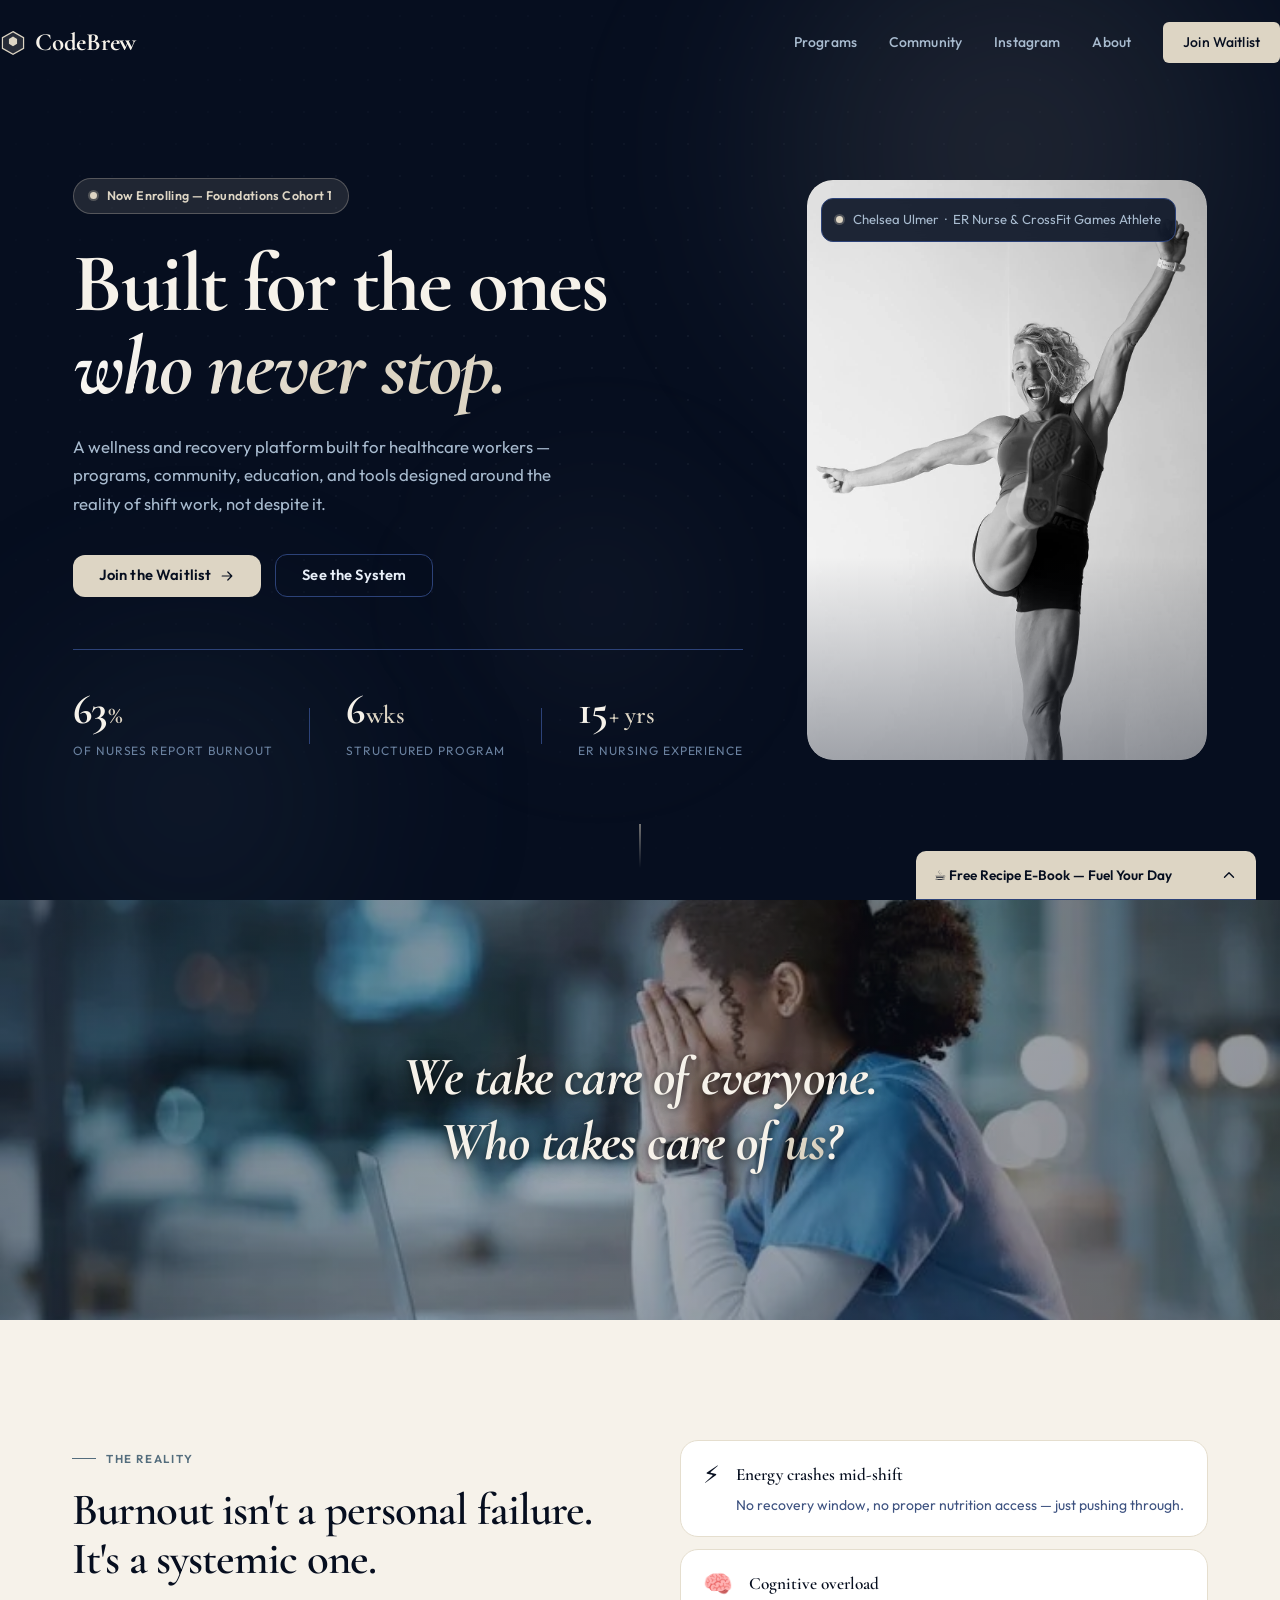
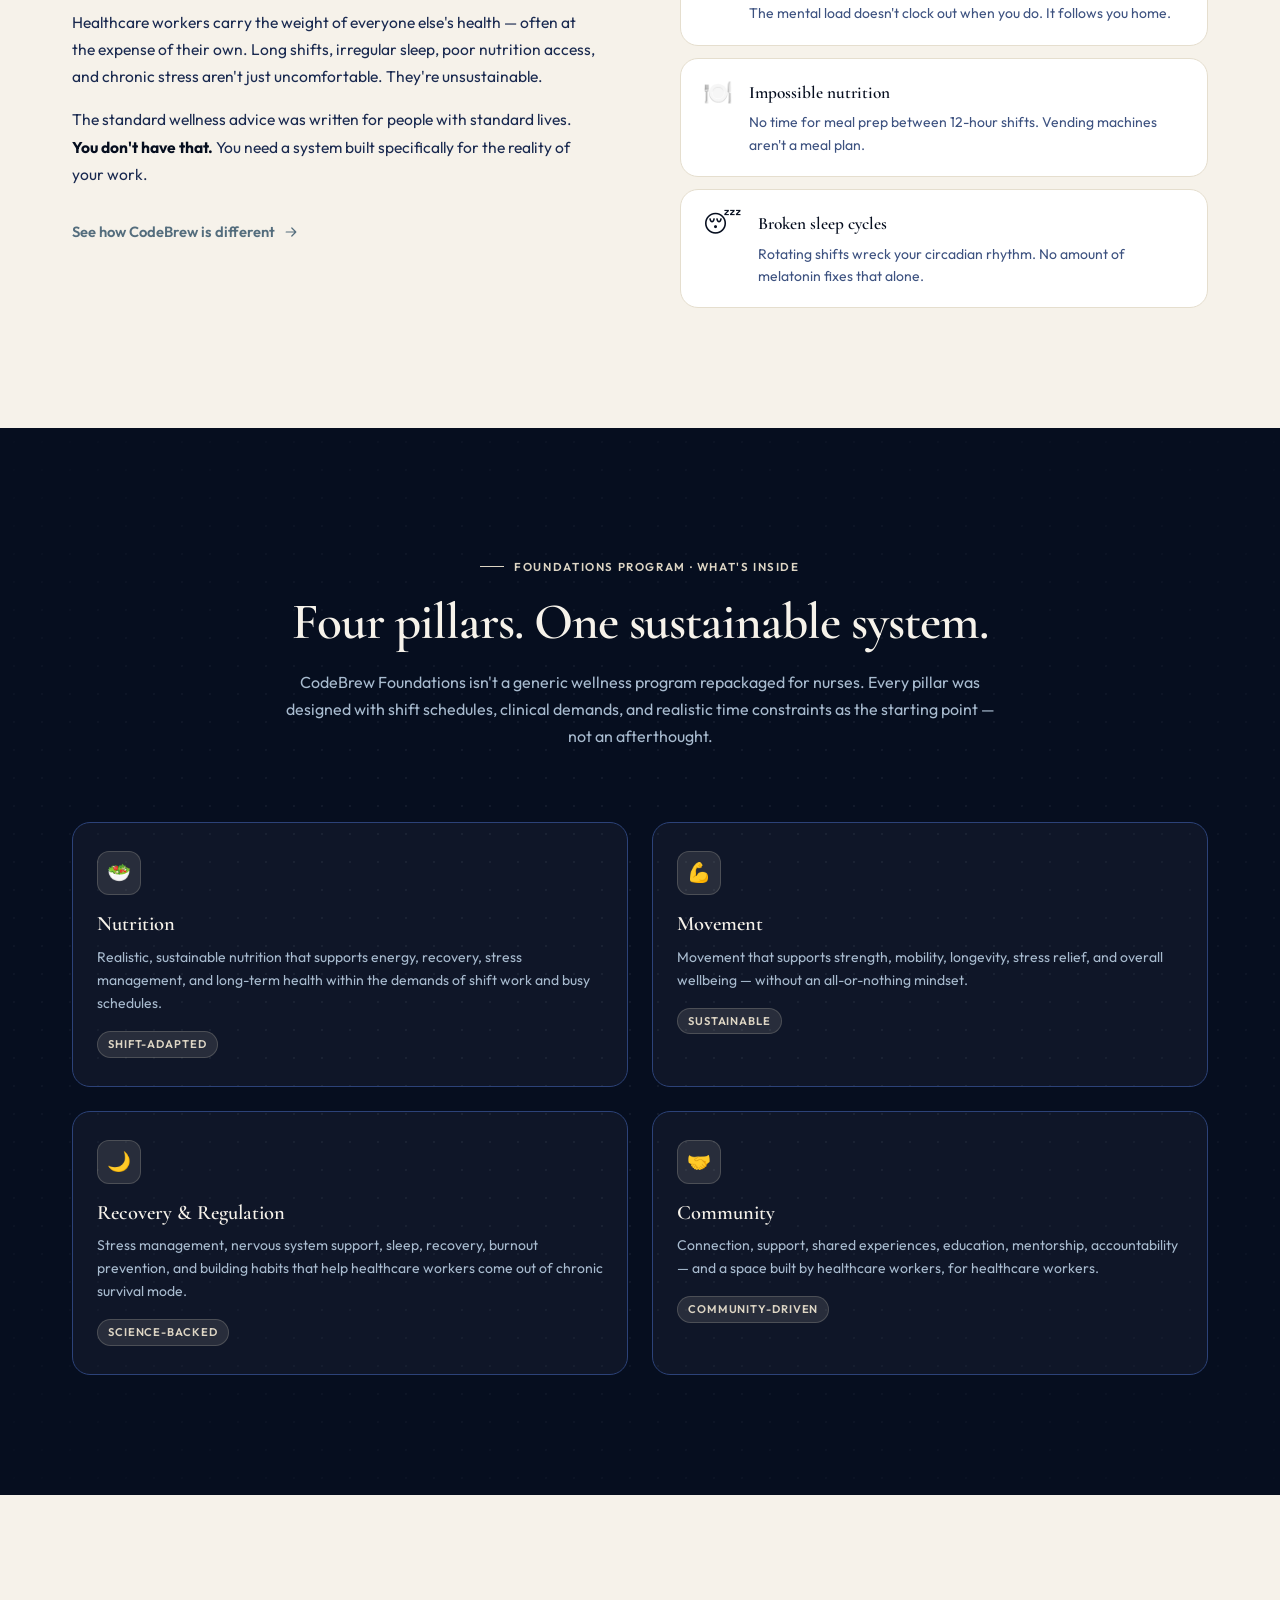
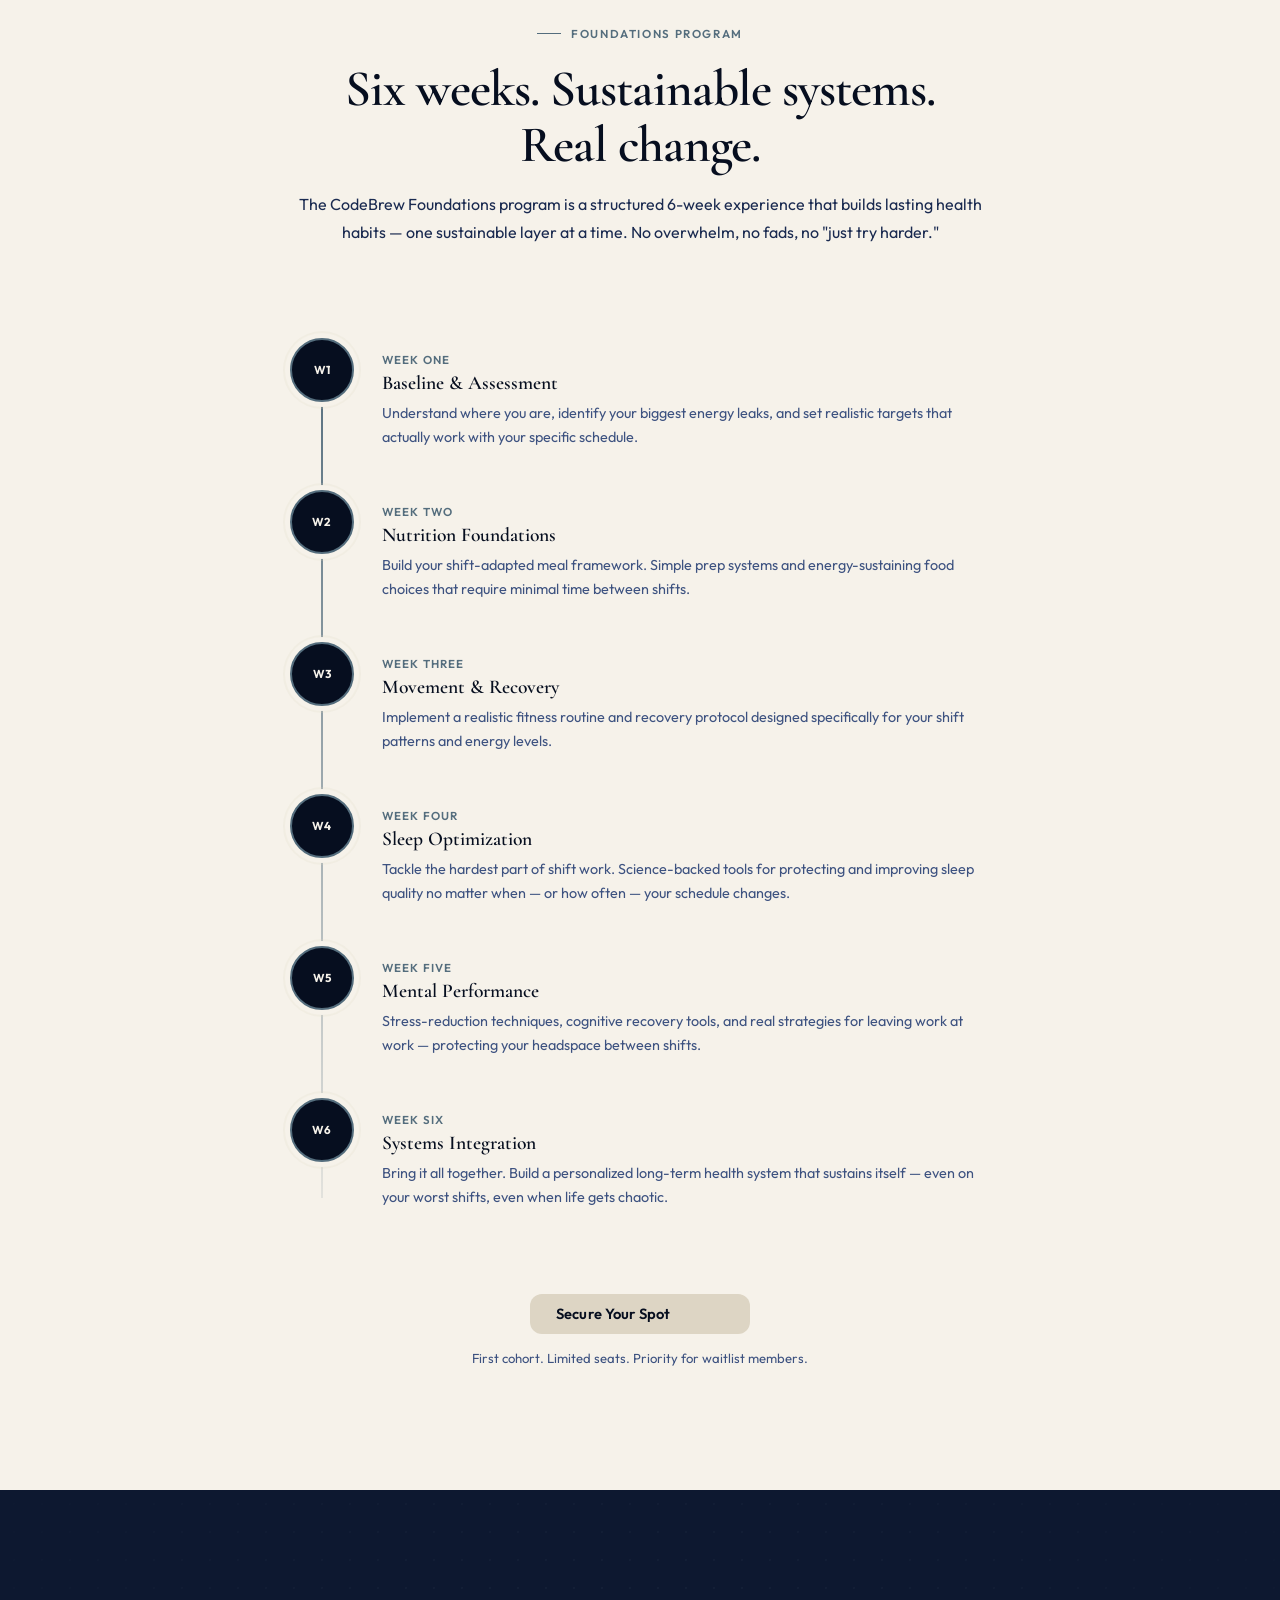
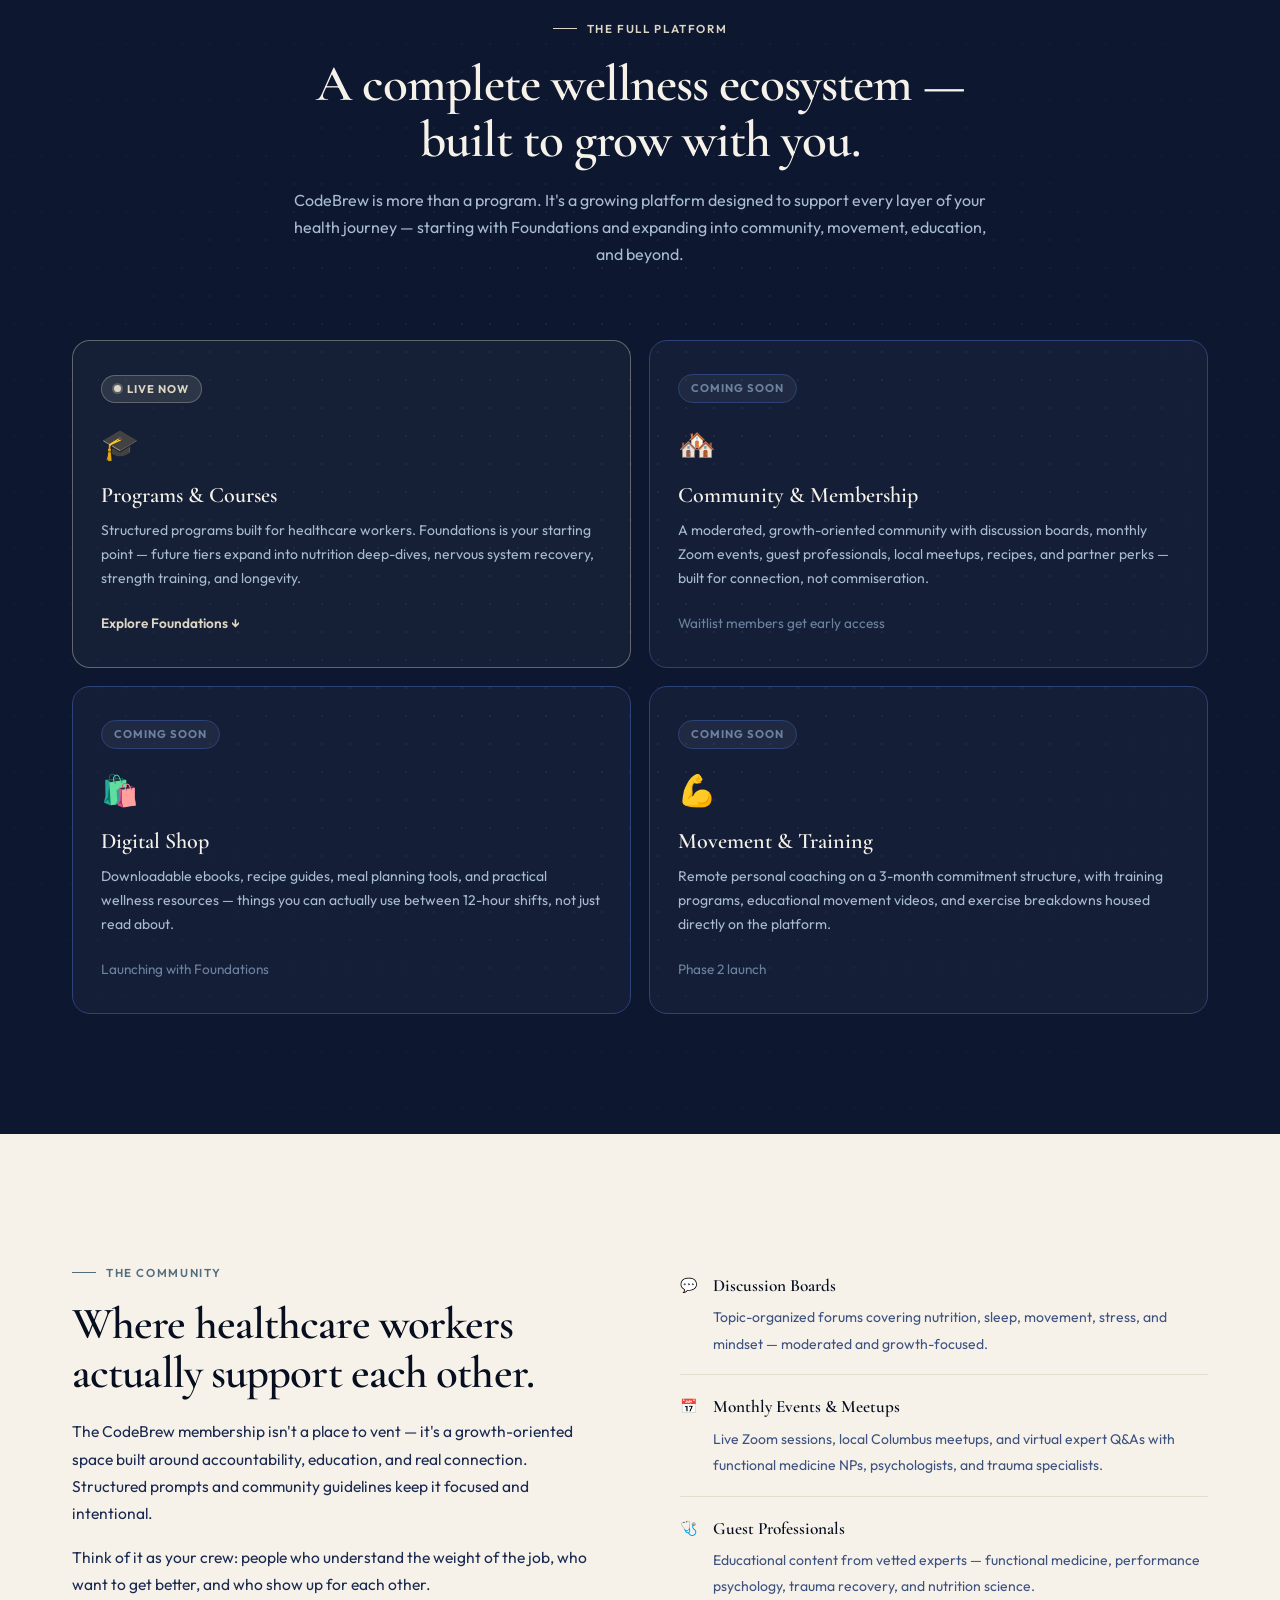
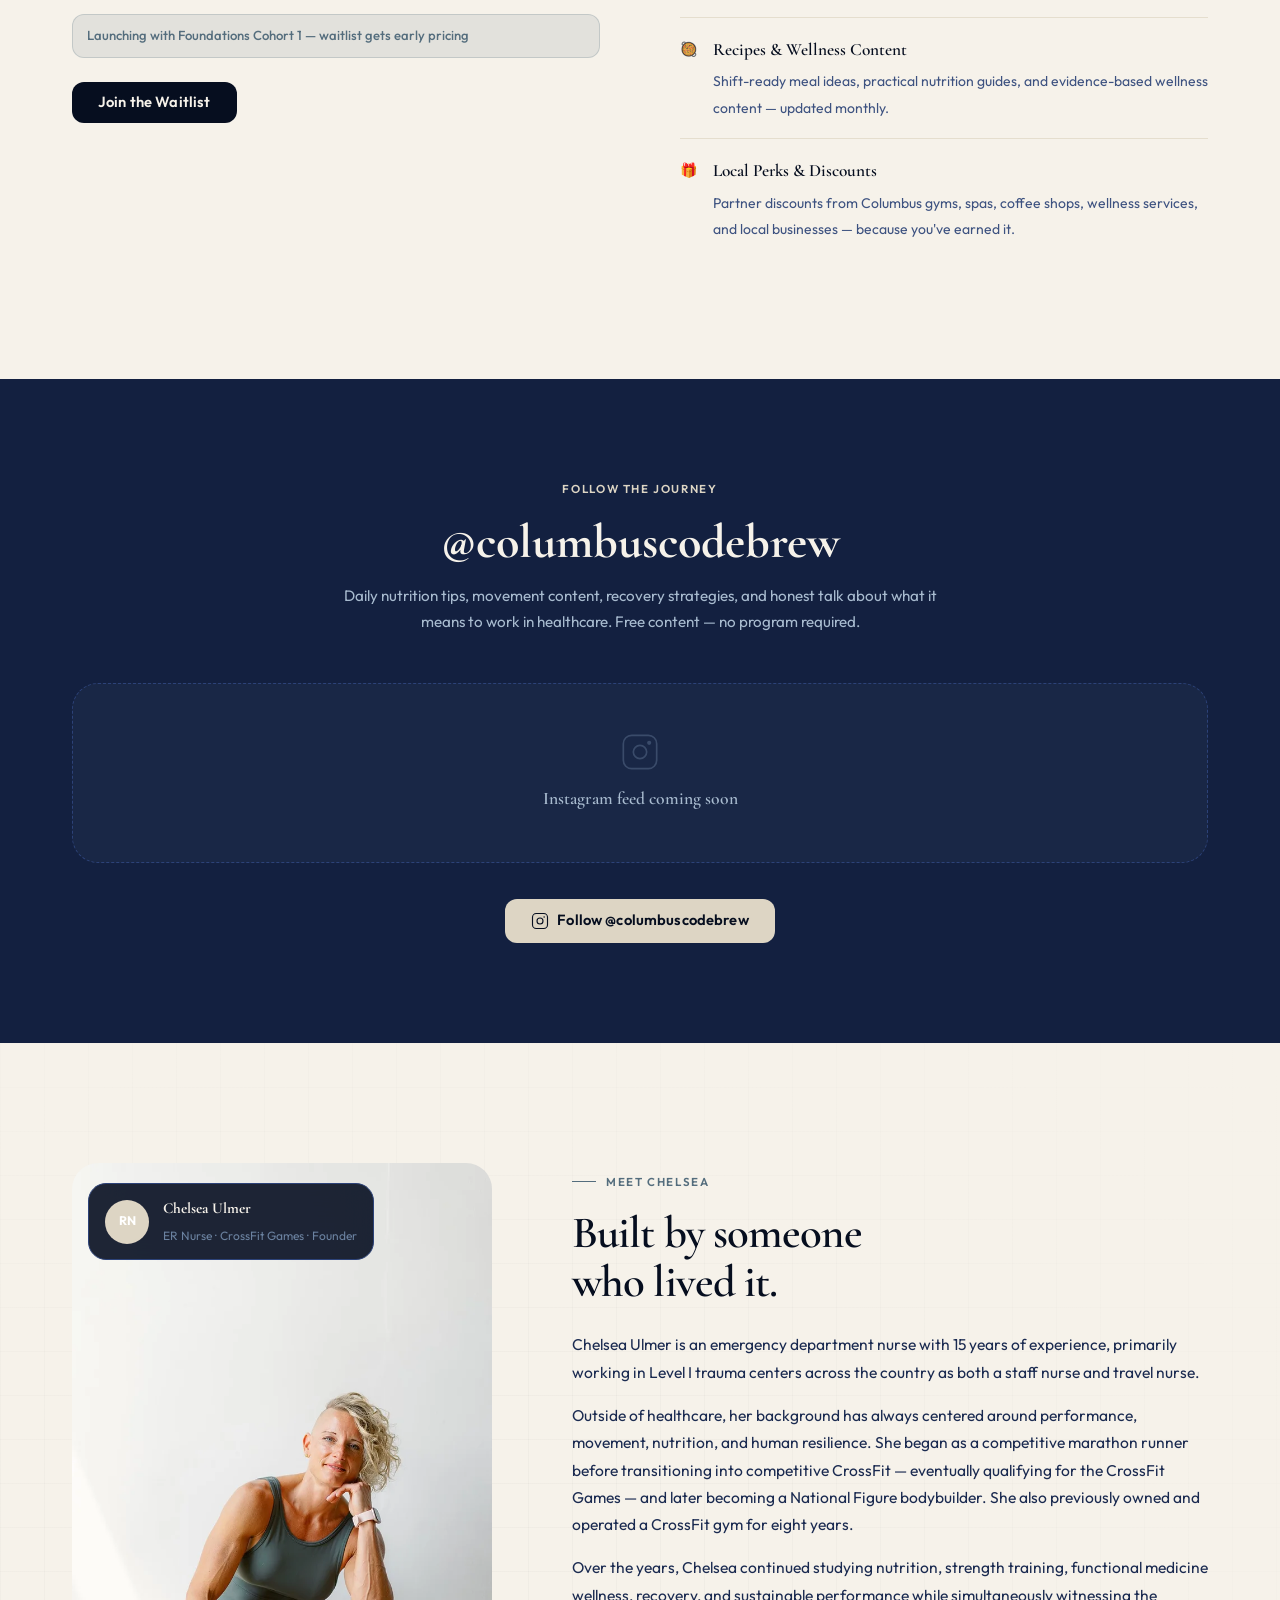
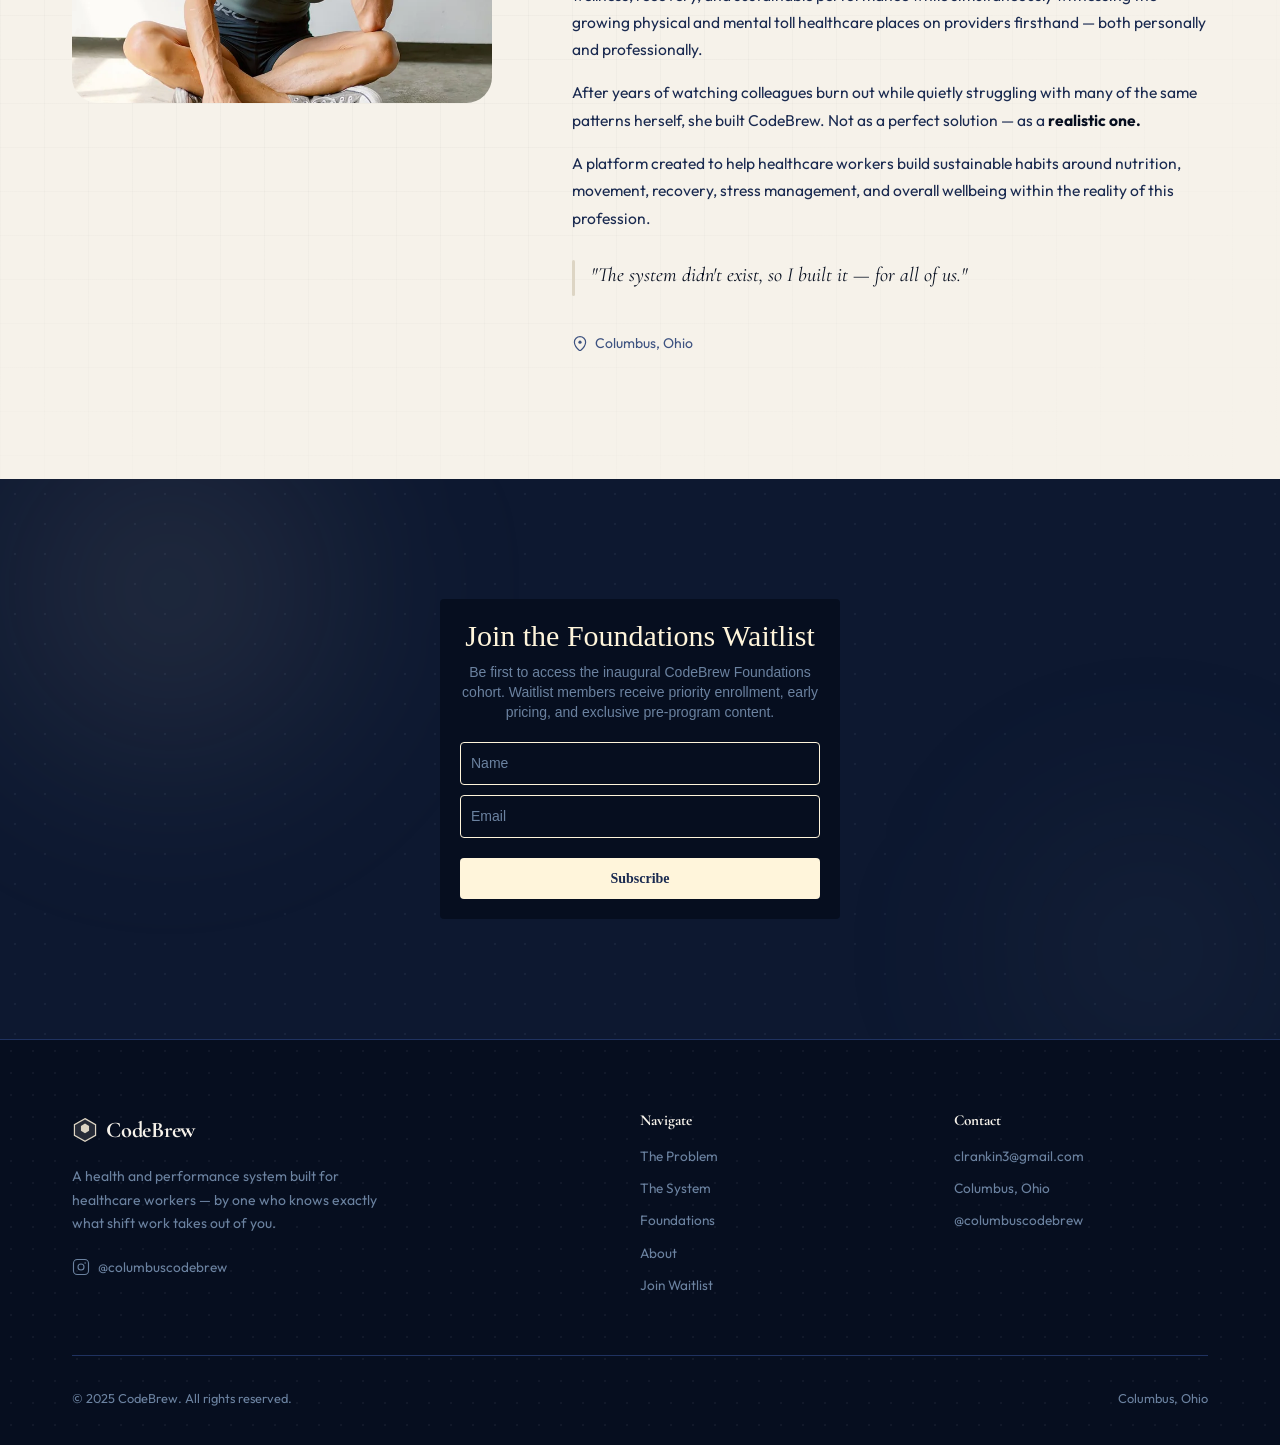
==== index.html @ 0bdbf8f8 "Update floating banner submit button text to Download Co-Authored-By: Claude Sonnet 4.6 <noreply@ant" ====
<!DOCTYPE html>
<html lang="en">
<head>
  <meta charset="UTF-8">
  <meta name="viewport" content="width=device-width, initial-scale=1.0">
  <meta name="description" content="CodeBrew — A structured health and performance system built for healthcare workers. Nutrition, fitness, recovery, and mental health for shift-based professionals.">
  <title>CodeBrew — Built for Those Who Never Stop</title>
  <link rel="preconnect" href="https://fonts.googleapis.com">
  <link rel="preconnect" href="https://fonts.gstatic.com" crossorigin>
  <link href="https://fonts.googleapis.com/css2?family=Cormorant+Garamond:ital,wght@0,400;0,500;0,600;0,700;1,400;1,500;1,600;1,700&family=Outfit:wght@300;400;500;600;700;800&display=swap" rel="stylesheet">
  <link rel="stylesheet" href="styles.css">
  <style type="text/css">@import url("https://assets.mlcdn.com/fonts.css?version=1778751");</style>
  <style type="text/css">
    .ml-form-embedSubmitLoad { display: inline-block; width: 20px; height: 20px; }
    .g-recaptcha { transform: scale(1); -webkit-transform: scale(1); transform-origin: 0 0; -webkit-transform-origin: 0 0; }
    .sr-only { position: absolute; width: 1px; height: 1px; padding: 0; margin: -1px; overflow: hidden; clip: rect(0,0,0,0); border: 0; }
    .ml-form-embedSubmitLoad:after { content: " "; display: block; width: 11px; height: 11px; margin: 1px; border-radius: 50%; border: 4px solid #fff; border-color: #1A2A50 #1A2A50 #1A2A50 transparent; animation: ml-form-embedSubmitLoad 1.2s linear infinite; }
    @keyframes ml-form-embedSubmitLoad { 0% { transform: rotate(0deg); } 100% { transform: rotate(360deg); } }
    #mlb2-41294596.ml-form-embedContainer { box-sizing: border-box; display: table; margin: 0 auto; position: static; width: 100% !important; }
    #mlb2-41294596.ml-form-embedContainer h4, #mlb2-41294596.ml-form-embedContainer p, #mlb2-41294596.ml-form-embedContainer span, #mlb2-41294596.ml-form-embedContainer button { text-transform: none !important; letter-spacing: normal !important; }
    #mlb2-41294596.ml-form-embedContainer .ml-form-embedWrapper { background-color: #060E1F; border-width: 0px; border-color: transparent; border-radius: 4px; border-style: solid; box-sizing: border-box; display: inline-block !important; margin: 0; padding: 0; position: relative; }
    #mlb2-41294596.ml-form-embedContainer .ml-form-embedWrapper.embedPopup, #mlb2-41294596.ml-form-embedContainer .ml-form-embedWrapper.embedDefault { width: 400px; }
    #mlb2-41294596.ml-form-embedContainer .ml-form-embedWrapper.embedForm { max-width: 400px; width: 100%; }
    #mlb2-41294596.ml-form-embedContainer .ml-form-align-left { text-align: left; }
    #mlb2-41294596.ml-form-embedContainer .ml-form-align-center { text-align: center; }
    #mlb2-41294596.ml-form-embedContainer .ml-form-align-default { display: table-cell !important; vertical-align: middle !important; text-align: center !important; }
    #mlb2-41294596.ml-form-embedContainer .ml-form-align-right { text-align: right; }
    #mlb2-41294596.ml-form-embedContainer .ml-form-embedWrapper .ml-form-embedBody, #mlb2-41294596.ml-form-embedContainer .ml-form-embedWrapper .ml-form-successBody { padding: 20px 20px 0 20px; }
    #mlb2-41294596.ml-form-embedContainer .ml-form-embedWrapper .ml-form-embedBody .ml-form-embedContent, #mlb2-41294596.ml-form-embedContainer .ml-form-embedWrapper .ml-form-successBody .ml-form-successContent { text-align: left; margin: 0 0 20px 0; }
    #mlb2-41294596.ml-form-embedContainer .ml-form-embedWrapper .ml-form-embedBody .ml-form-embedContent h4, #mlb2-41294596.ml-form-embedContainer .ml-form-embedWrapper .ml-form-successBody .ml-form-successContent h4 { color: #FFF5DB; font-family: Georgia, serif; font-size: 30px; font-weight: 400; margin: 0 0 10px 0; text-align: center; word-break: break-word; }
    #mlb2-41294596.ml-form-embedContainer .ml-form-embedWrapper .ml-form-embedBody .ml-form-embedContent p, #mlb2-41294596.ml-form-embedContainer .ml-form-embedWrapper .ml-form-successBody .ml-form-successContent p { color: #6B82A0; font-family: 'Open Sans', Arial, Helvetica, sans-serif; font-size: 14px; font-weight: 400; line-height: 20px; margin: 0 0 10px 0; text-align: center; }
    #mlb2-41294596.ml-form-embedContainer .ml-form-embedWrapper .ml-form-embedBody .ml-form-embedContent p:last-child, #mlb2-41294596.ml-form-embedContainer .ml-form-embedWrapper .ml-form-successBody .ml-form-successContent p:last-child { margin: 0; }
    #mlb2-41294596.ml-form-embedContainer .ml-form-embedWrapper .ml-form-embedBody form { margin: 0; width: 100%; }
    #mlb2-41294596.ml-form-embedContainer .ml-form-embedWrapper .ml-form-embedBody .ml-form-formContent { margin: 0 0 20px 0; width: 100%; }
    #mlb2-41294596.ml-form-embedContainer .ml-form-embedWrapper .ml-form-embedBody .ml-form-fieldRow { margin: 0 0 10px 0; width: 100%; }
    #mlb2-41294596.ml-form-embedContainer .ml-form-embedWrapper .ml-form-embedBody .ml-form-fieldRow.ml-last-item { margin: 0; }
    #mlb2-41294596.ml-form-embedContainer .ml-form-embedWrapper .ml-form-embedBody .ml-form-fieldRow input {
      background-color: #060E1F !important;
      color: #6B82A0 !important;
      border-color: #FFF5DB;
      border-radius: 4px !important;
      border-style: solid !important;
      border-width: 1px !important;
      font-family: 'Open Sans', Arial, Helvetica, sans-serif;
      font-size: 14px !important;
      height: auto;
      line-height: 21px !important;
      margin: 0;
      padding: 10px !important;
      width: 100% !important;
      box-sizing: border-box !important;
      max-width: 100% !important;
    }
    #mlb2-41294596.ml-form-embedContainer .ml-form-embedWrapper .ml-form-embedBody .ml-form-fieldRow input::-webkit-input-placeholder,
    #mlb2-41294596.ml-form-embedContainer .ml-form-embedWrapper .ml-form-embedBody .ml-form-horizontalRow input::-webkit-input-placeholder { color: #6B82A0; }
    #mlb2-41294596.ml-form-embedContainer .ml-form-embedWrapper .ml-form-embedBody .ml-form-fieldRow input::placeholder,
    #mlb2-41294596.ml-form-embedContainer .ml-form-embedWrapper .ml-form-embedBody .ml-form-horizontalRow input::placeholder { color: #6B82A0; }
    #mlb2-41294596.ml-form-embedContainer .ml-form-embedWrapper .ml-form-embedBody .ml-form-fieldRow textarea,
    #mlb2-41294596.ml-form-embedContainer .ml-form-embedWrapper .ml-form-embedBody .ml-form-horizontalRow textarea {
      background-color: #060E1F !important;
      color: #6B82A0 !important;
      border-color: #FFF5DB;
      border-radius: 4px !important;
      border-style: solid !important;
      border-width: 1px !important;
      font-family: 'Open Sans', Arial, Helvetica, sans-serif;
      font-size: 14px !important;
      height: auto;
      line-height: 21px !important;
      margin-bottom: 0;
      margin-top: 0;
      padding: 10px !important;
      width: 100% !important;
      box-sizing: border-box !important;
      max-width: 100% !important;
    }
    #mlb2-41294596.ml-form-embedContainer .ml-form-embedWrapper .ml-form-embedBody .ml-form-fieldRow .custom-select,
    #mlb2-41294596.ml-form-embedContainer .ml-form-embedWrapper .ml-form-embedBody .ml-form-horizontalRow .custom-select {
      background-color: #060E1F !important;
      color: #6B82A0 !important;
      border-color: #FFF5DB;
      border-radius: 4px !important;
      border-style: solid !important;
      border-width: 1px !important;
      font-family: 'Open Sans', Arial, Helvetica, sans-serif;
      font-size: 14px !important;
      line-height: 20px !important;
      padding: 10px 28px 10px 12px !important;
      width: 100% !important;
      box-sizing: border-box !important;
      max-width: 100% !important;
      height: auto;
      display: inline-block;
      vertical-align: middle;
      background: url('https://assets.mlcdn.com/ml/images/default/dropdown.svg') no-repeat right .75rem center/8px 10px;
      -webkit-appearance: none;
      -moz-appearance: none;
      appearance: none;
    }
    #mlb2-41294596.ml-form-embedContainer .ml-form-embedWrapper .ml-form-embedBody .ml-form-horizontalRow input {
      background-color: #060E1F;
      color: #6B82A0;
      border-color: #FFF5DB;
      border-radius: 4px;
      border-style: solid;
      border-width: 1px;
      font-family: 'Open Sans', Arial, Helvetica, sans-serif;
      font-size: 14px;
      line-height: 20px;
      margin: 0;
      padding: 10px;
      width: 100%;
      box-sizing: border-box;
    }
    #mlb2-41294596.ml-form-embedContainer .ml-form-embedWrapper .ml-form-embedBody .ml-form-horizontalRow button {
      background-color: #FFF5DB !important;
      border-color: #FFF5DB;
      border-style: solid;
      border-width: 1px;
      border-radius: 4px;
      box-shadow: none;
      color: #1A2A50 !important;
      cursor: pointer;
      font-family: Georgia, serif;
      font-size: 14px !important;
      font-weight: 700;
      line-height: 20px;
      margin: 0 !important;
      padding: 10px !important;
      width: 100%;
      height: auto;
    }
    #mlb2-41294596.ml-form-embedContainer .ml-form-embedWrapper .ml-form-embedBody .ml-form-horizontalRow button:hover { background-color: #FFF5DB !important; border-color: #FFF5DB !important; }
    #mlb2-41294596.ml-form-embedContainer .ml-form-embedWrapper .ml-form-embedBody .ml-form-embedSubmit { margin: 0 0 20px 0; float: left; width: 100%; }
    #mlb2-41294596.ml-form-embedContainer .ml-form-embedWrapper .ml-form-embedBody .ml-form-embedSubmit button {
      background-color: #FFF5DB !important;
      border: none !important;
      border-radius: 4px !important;
      box-shadow: none !important;
      color: #1A2A50 !important;
      cursor: pointer;
      font-family: Georgia, serif !important;
      font-size: 14px !important;
      font-weight: 700 !important;
      line-height: 21px !important;
      height: auto;
      padding: 10px !important;
      width: 100% !important;
      box-sizing: border-box !important;
    }
    #mlb2-41294596.ml-form-embedContainer .ml-form-embedWrapper .ml-form-embedBody .ml-form-embedSubmit button.loading { display: none; }
    #mlb2-41294596.ml-form-embedContainer .ml-form-embedWrapper .ml-form-embedBody .ml-form-embedSubmit button:hover { background-color: #FFF5DB !important; }
    .ml-error input, .ml-error textarea, .ml-error select { border-color: red !important; }
    .ml-error .label-description, .ml-error .label-description p, .ml-error .label-description p a, .ml-error label:first-child { color: #ff0000 !important; }
    @media only screen and (max-width: 400px) {
      .ml-form-embedWrapper.embedDefault, .ml-form-embedWrapper.embedPopup { width: 100% !important; }
    }
  </style>
  <style type="text/css">
    #mlb2-41297787.ml-form-embedContainer { box-sizing: border-box; display: table; margin: 0 auto; position: static; width: 100% !important; }
    #mlb2-41297787.ml-form-embedContainer h4, #mlb2-41297787.ml-form-embedContainer p, #mlb2-41297787.ml-form-embedContainer span, #mlb2-41297787.ml-form-embedContainer button { text-transform: none !important; letter-spacing: normal !important; }
    #mlb2-41297787.ml-form-embedContainer .ml-form-embedWrapper { background-color: #060E1F; border-width: 0px; border-color: transparent; border-radius: 4px; border-style: solid; box-sizing: border-box; display: inline-block !important; margin: 0; padding: 0; position: relative; }
    #mlb2-41297787.ml-form-embedContainer .ml-form-embedWrapper.embedForm { max-width: 400px; width: 100%; }
    #mlb2-41297787.ml-form-embedContainer .ml-form-align-center { text-align: center; }
    #mlb2-41297787.ml-form-embedContainer .ml-form-embedWrapper .ml-form-embedBody, #mlb2-41297787.ml-form-embedContainer .ml-form-embedWrapper .ml-form-successBody { padding: 20px 20px 0 20px; }
    #mlb2-41297787.ml-form-embedContainer .ml-form-embedWrapper .ml-form-embedBody .ml-form-embedContent, #mlb2-41297787.ml-form-embedContainer .ml-form-embedWrapper .ml-form-successBody .ml-form-successContent { text-align: left; margin: 0 0 20px 0; }
    #mlb2-41297787.ml-form-embedContainer .ml-form-embedWrapper .ml-form-embedBody .ml-form-embedContent h4, #mlb2-41297787.ml-form-embedContainer .ml-form-embedWrapper .ml-form-successBody .ml-form-successContent h4 { color: #FFF5DB; font-family: Georgia, serif; font-size: 30px; font-weight: 400; margin: 0 0 10px 0; text-align: center; word-break: break-word; }
    #mlb2-41297787.ml-form-embedContainer .ml-form-embedWrapper .ml-form-embedBody .ml-form-embedContent p, #mlb2-41297787.ml-form-embedContainer .ml-form-embedWrapper .ml-form-successBody .ml-form-successContent p { color: #6B82A0; font-family: 'Open Sans', Arial, Helvetica, sans-serif; font-size: 14px; font-weight: 400; line-height: 20px; margin: 0 0 10px 0; text-align: center; }
    #mlb2-41297787.ml-form-embedContainer .ml-form-embedWrapper .ml-form-embedBody .ml-form-embedContent p:last-child, #mlb2-41297787.ml-form-embedContainer .ml-form-embedWrapper .ml-form-successBody .ml-form-successContent p:last-child { margin: 0; }
    #mlb2-41297787.ml-form-embedContainer .ml-form-embedWrapper .ml-form-embedBody form { margin: 0; width: 100%; }
    #mlb2-41297787.ml-form-embedContainer .ml-form-embedWrapper .ml-form-embedBody .ml-form-formContent { margin: 0 0 20px 0; width: 100%; }
    #mlb2-41297787.ml-form-embedContainer .ml-form-embedWrapper .ml-form-embedBody .ml-form-fieldRow { margin: 0 0 10px 0; width: 100%; }
    #mlb2-41297787.ml-form-embedContainer .ml-form-embedWrapper .ml-form-embedBody .ml-form-fieldRow.ml-last-item { margin: 0; }
    #mlb2-41297787.ml-form-embedContainer .ml-form-embedWrapper .ml-form-embedBody .ml-form-fieldRow input {
      background-color: #060E1F !important; color: #6B82A0 !important; border-color: #FFF5DB; border-radius: 4px !important; border-style: solid !important; border-width: 1px !important;
      font-family: 'Open Sans', Arial, Helvetica, sans-serif; font-size: 14px !important; height: auto; line-height: 21px !important; margin: 0; padding: 10px !important; width: 100% !important; box-sizing: border-box !important; max-width: 100% !important;
    }
    #mlb2-41297787.ml-form-embedContainer .ml-form-embedWrapper .ml-form-embedBody .ml-form-fieldRow input::placeholder,
    #mlb2-41297787.ml-form-embedContainer .ml-form-embedWrapper .ml-form-embedBody .ml-form-horizontalRow input::placeholder { color: #6B82A0; }
    #mlb2-41297787.ml-form-embedContainer .ml-form-embedWrapper .ml-form-embedBody .ml-form-embedSubmit { margin: 0 0 20px 0; float: left; width: 100%; }
    #mlb2-41297787.ml-form-embedContainer .ml-form-embedWrapper .ml-form-embedBody .ml-form-embedSubmit button {
      background-color: #FFF5DB !important; border: none !important; border-radius: 4px !important; box-shadow: none !important; color: #1A2A50 !important; cursor: pointer;
      font-family: Georgia, serif !important; font-size: 14px !important; font-weight: 700 !important; line-height: 21px !important; height: auto; padding: 10px !important; width: 100% !important; box-sizing: border-box !important;
    }
    #mlb2-41297787.ml-form-embedContainer .ml-form-embedWrapper .ml-form-embedBody .ml-form-embedSubmit button.loading { display: none; }
    #mlb2-41297787.ml-form-embedContainer .ml-form-embedWrapper .ml-form-embedBody .ml-form-embedSubmit button:hover { background-color: #FFF5DB !important; }
  </style>
</head>
<body>

  <!-- PROGRESS BAR -->
  <div class="progress-bar" id="progress-bar"></div>

  <!-- NAVIGATION -->
  <nav class="nav" id="nav">
    <div class="nav-inner">
      <a href="#hero" class="nav-logo" aria-label="CodeBrew home">
        <svg class="logo-hex" viewBox="0 0 32 32" fill="none" xmlns="http://www.w3.org/2000/svg" aria-hidden="true">
          <path d="M16 2L29 9.5V22.5L16 30L3 22.5V9.5L16 2Z" fill="currentColor" fill-opacity="0.15" stroke="currentColor" stroke-width="1.5"/>
          <path d="M16 8L11 11V17L16 20L21 17V11L16 8Z" fill="currentColor"/>
        </svg>
        CodeBrew
      </a>
      <div class="nav-links" id="nav-links">
        <a href="#program">Programs</a>
        <a href="#community">Community</a>
        <a href="#instagram">Instagram</a>
        <a href="#about">About</a>
        <a href="#join" class="nav-cta">Join Waitlist</a>
      </div>
      <button class="nav-hamburger" id="hamburger" aria-label="Toggle navigation" aria-expanded="false">
        <span></span>
        <span></span>
        <span></span>
      </button>
    </div>
  </nav>

  <!-- HERO -->
  <section class="hero" id="hero">
    <div class="hero-bg">
      <div class="hero-orb hero-orb-1"></div>
      <div class="hero-orb hero-orb-2"></div>
      <div class="hero-orb hero-orb-3"></div>
      <div class="hero-grid"></div>
    </div>
    <div class="container">
      <div class="hero-inner">
        <div class="hero-content">
          <div class="hero-badge reveal-up">
            <span class="badge-dot"></span>
            Now Enrolling — Foundations Cohort 1
          </div>
          <h1 class="hero-title reveal-up delay-1">
            Built for the ones<br>
            <span class="gradient-text">who never stop.</span>
          </h1>
          <p class="hero-subtitle reveal-up delay-2">
            A wellness and recovery platform built for healthcare workers — programs, community, education, and tools designed around the reality of shift work, not despite it.
          </p>
          <div class="hero-ctas reveal-up delay-3">
            <a href="#join" class="btn btn-primary">
              <span>Join the Waitlist</span>
              <svg viewBox="0 0 20 20" fill="none" xmlns="http://www.w3.org/2000/svg" aria-hidden="true"><path d="M4 10H16M16 10L11 5M16 10L11 15" stroke="currentColor" stroke-width="1.5" stroke-linecap="round" stroke-linejoin="round"/></svg>
            </a>
            <a href="#system" class="btn btn-ghost">See the System</a>
          </div>
          <div class="hero-stats reveal-up delay-4">
            <div class="stat">
              <div class="stat-value">
                <span class="stat-number" data-target="63">0</span><span class="stat-suffix">%</span>
              </div>
              <span class="stat-label">of nurses report burnout</span>
            </div>
            <div class="stat-divider"></div>
            <div class="stat">
              <div class="stat-value">
                <span class="stat-number" data-target="6">0</span><span class="stat-suffix"> wks</span>
              </div>
              <span class="stat-label">structured program</span>
            </div>
            <div class="stat-divider"></div>
            <div class="stat">
              <div class="stat-value">
                <span class="stat-number" data-target="15">0</span><span class="stat-suffix">+ yrs</span>
              </div>
              <span class="stat-label">ER nursing experience</span>
            </div>
          </div>
        </div>
        <div class="hero-image-col reveal-right delay-2">
          <div class="hero-photo-frame">
            <img src="chelsea2.webp" alt="Chelsea Ulmer, founder of CodeBrew — ER nurse, CrossFit Games athlete, and National Figure bodybuilder" class="hero-photo" loading="eager">
            <div class="hero-photo-tag">
              <span class="badge-dot"></span>
              Chelsea Ulmer &nbsp;&middot;&nbsp; ER Nurse &amp; CrossFit Games Athlete
            </div>
          </div>
        </div>
      </div>
    </div>
    <div class="hero-scroll-hint" aria-hidden="true">
      <div class="scroll-line"></div>
    </div>
  </section>

  <!-- VISUAL BANNER -->
  <section class="visual-banner" aria-label="Healthcare burnout reality">
    <img src="burnout-nurse.webp" alt="A nurse overwhelmed at her workstation late at night" class="banner-img" loading="lazy">
    <div class="banner-overlay"></div>
    <div class="banner-text reveal-up">
      <p>We take care of everyone.<br><span>Who takes care of <em>us</em>?</span></p>
    </div>
  </section>

  <!-- PROBLEM -->
  <section class="problem" id="problem">
    <div class="container">
      <div class="problem-grid">
        <div class="problem-text reveal-left">
          <span class="section-label">The Reality</span>
          <h2>Burnout isn't a personal failure.<br>It's a systemic one.</h2>
          <p>Healthcare workers carry the weight of everyone else's health — often at the expense of their own. Long shifts, irregular sleep, poor nutrition access, and chronic stress aren't just uncomfortable. They're unsustainable.</p>
          <p>The standard wellness advice was written for people with standard lives. <strong>You don't have that.</strong> You need a system built specifically for the reality of your work.</p>
          <a href="#system" class="problem-link">
            See how CodeBrew is different
            <svg viewBox="0 0 20 20" fill="none" xmlns="http://www.w3.org/2000/svg" aria-hidden="true"><path d="M4 10H16M16 10L11 5M16 10L11 15" stroke="currentColor" stroke-width="1.5" stroke-linecap="round" stroke-linejoin="round"/></svg>
          </a>
        </div>
        <div class="problem-cards">
          <div class="problem-card reveal-up delay-1">
            <div class="problem-card-icon" aria-hidden="true">⚡</div>
            <div class="problem-card-body">
              <strong>Energy crashes mid-shift</strong>
              <p>No recovery window, no proper nutrition access — just pushing through.</p>
            </div>
          </div>
          <div class="problem-card reveal-up delay-2">
            <div class="problem-card-icon" aria-hidden="true">🧠</div>
            <div class="problem-card-body">
              <strong>Cognitive overload</strong>
              <p>The mental load doesn't clock out when you do. It follows you home.</p>
            </div>
          </div>
          <div class="problem-card reveal-up delay-3">
            <div class="problem-card-icon" aria-hidden="true">🍽️</div>
            <div class="problem-card-body">
              <strong>Impossible nutrition</strong>
              <p>No time for meal prep between 12-hour shifts. Vending machines aren't a meal plan.</p>
            </div>
          </div>
          <div class="problem-card reveal-up delay-4">
            <div class="problem-card-icon" aria-hidden="true">😴</div>
            <div class="problem-card-body">
              <strong>Broken sleep cycles</strong>
              <p>Rotating shifts wreck your circadian rhythm. No amount of melatonin fixes that alone.</p>
            </div>
          </div>
        </div>
      </div>
    </div>
  </section>

  <!-- SYSTEM / PILLARS -->
  <section class="system" id="system">
    <div class="container">
      <div class="section-header reveal-up">
        <span class="section-label">Foundations Program · What's Inside</span>
        <h2>Four pillars. One sustainable system.</h2>
        <p>CodeBrew Foundations isn't a generic wellness program repackaged for nurses. Every pillar was designed with shift schedules, clinical demands, and realistic time constraints as the starting point — not an afterthought.</p>
      </div>
      <div class="pillars-grid">
        <div class="pillar-card reveal-up delay-1">
          <div class="pillar-icon-wrap">
            <span class="pillar-icon" aria-hidden="true">🥗</span>
          </div>
          <h3>Nutrition</h3>
          <p>Realistic, sustainable nutrition that supports energy, recovery, stress management, and long-term health within the demands of shift work and busy schedules.</p>
          <span class="pillar-tag">Shift-adapted</span>
        </div>
        <div class="pillar-card reveal-up delay-2">
          <div class="pillar-icon-wrap">
            <span class="pillar-icon" aria-hidden="true">💪</span>
          </div>
          <h3>Movement</h3>
          <p>Movement that supports strength, mobility, longevity, stress relief, and overall wellbeing — without an all-or-nothing mindset.</p>
          <span class="pillar-tag">Sustainable</span>
        </div>
        <div class="pillar-card reveal-up delay-3">
          <div class="pillar-icon-wrap">
            <span class="pillar-icon" aria-hidden="true">🌙</span>
          </div>
          <h3>Recovery &amp; Regulation</h3>
          <p>Stress management, nervous system support, sleep, recovery, burnout prevention, and building habits that help healthcare workers come out of chronic survival mode.</p>
          <span class="pillar-tag">Science-backed</span>
        </div>
        <div class="pillar-card reveal-up delay-4">
          <div class="pillar-icon-wrap">
            <span class="pillar-icon" aria-hidden="true">🤝</span>
          </div>
          <h3>Community</h3>
          <p>Connection, support, shared experiences, education, mentorship, accountability — and a space built by healthcare workers, for healthcare workers.</p>
          <span class="pillar-tag">Community-driven</span>
        </div>
      </div>
    </div>
  </section>

  <!-- PROGRAM -->
  <section class="program" id="program">
    <div class="container">
      <div class="section-header light-header reveal-up">
        <span class="section-label">Foundations Program</span>
        <h2>Six weeks. Sustainable systems.<br>Real change.</h2>
        <p>The CodeBrew Foundations program is a structured 6-week experience that builds lasting health habits — one sustainable layer at a time. No overwhelm, no fads, no "just try harder."</p>
      </div>
      <div class="timeline">
        <div class="timeline-track" aria-hidden="true"></div>
        <div class="timeline-item reveal-up delay-1">
          <div class="timeline-marker">
            <span class="timeline-week">W1</span>
          </div>
          <div class="timeline-content">
            <span class="timeline-label">Week One</span>
            <h4>Baseline & Assessment</h4>
            <p>Understand where you are, identify your biggest energy leaks, and set realistic targets that actually work with your specific schedule.</p>
          </div>
        </div>
        <div class="timeline-item reveal-up delay-2">
          <div class="timeline-marker">
            <span class="timeline-week">W2</span>
          </div>
          <div class="timeline-content">
            <span class="timeline-label">Week Two</span>
            <h4>Nutrition Foundations</h4>
            <p>Build your shift-adapted meal framework. Simple prep systems and energy-sustaining food choices that require minimal time between shifts.</p>
          </div>
        </div>
        <div class="timeline-item reveal-up delay-3">
          <div class="timeline-marker">
            <span class="timeline-week">W3</span>
          </div>
          <div class="timeline-content">
            <span class="timeline-label">Week Three</span>
            <h4>Movement & Recovery</h4>
            <p>Implement a realistic fitness routine and recovery protocol designed specifically for your shift patterns and energy levels.</p>
          </div>
        </div>
        <div class="timeline-item reveal-up delay-4">
          <div class="timeline-marker">
            <span class="timeline-week">W4</span>
          </div>
          <div class="timeline-content">
            <span class="timeline-label">Week Four</span>
            <h4>Sleep Optimization</h4>
            <p>Tackle the hardest part of shift work. Science-backed tools for protecting and improving sleep quality no matter when — or how often — your schedule changes.</p>
          </div>
        </div>
        <div class="timeline-item reveal-up delay-5">
          <div class="timeline-marker">
            <span class="timeline-week">W5</span>
          </div>
          <div class="timeline-content">
            <span class="timeline-label">Week Five</span>
            <h4>Mental Performance</h4>
            <p>Stress-reduction techniques, cognitive recovery tools, and real strategies for leaving work at work — protecting your headspace between shifts.</p>
          </div>
        </div>
        <div class="timeline-item reveal-up delay-6">
          <div class="timeline-marker">
            <span class="timeline-week">W6</span>
          </div>
          <div class="timeline-content">
            <span class="timeline-label">Week Six</span>
            <h4>Systems Integration</h4>
            <p>Bring it all together. Build a personalized long-term health system that sustains itself — even on your worst shifts, even when life gets chaotic.</p>
          </div>
        </div>
      </div>
      <div class="program-cta reveal-up">
        <a href="#join" class="btn btn-primary">Secure Your Spot</a>
        <p>First cohort. Limited seats. Priority for waitlist members.</p>
      </div>
    </div>
  </section>

  <!-- ECOSYSTEM -->
  <section class="ecosystem" id="ecosystem">
    <div class="container">
      <div class="section-header reveal-up">
        <span class="section-label">The Full Platform</span>
        <h2>A complete wellness ecosystem — built to grow with you.</h2>
        <p>CodeBrew is more than a program. It's a growing platform designed to support every layer of your health journey — starting with Foundations and expanding into community, movement, education, and beyond.</p>
      </div>
      <div class="eco-grid">
        <div class="eco-card eco-live reveal-up delay-1">
          <span class="eco-status live">
            <span class="badge-dot"></span> Live Now
          </span>
          <span class="eco-icon" aria-hidden="true">🎓</span>
          <h3>Programs &amp; Courses</h3>
          <p>Structured programs built for healthcare workers. Foundations is your starting point — future tiers expand into nutrition deep-dives, nervous system recovery, strength training, and longevity.</p>
          <a href="#program" class="eco-link">Explore Foundations ↓</a>
        </div>
        <div class="eco-card reveal-up delay-2">
          <span class="eco-status soon">Coming Soon</span>
          <span class="eco-icon" aria-hidden="true">🏘️</span>
          <h3>Community &amp; Membership</h3>
          <p>A moderated, growth-oriented community with discussion boards, monthly Zoom events, guest professionals, local meetups, recipes, and partner perks — built for connection, not commiseration.</p>
          <span class="eco-link muted">Waitlist members get early access</span>
        </div>
        <div class="eco-card reveal-up delay-3">
          <span class="eco-status soon">Coming Soon</span>
          <span class="eco-icon" aria-hidden="true">🛍️</span>
          <h3>Digital Shop</h3>
          <p>Downloadable ebooks, recipe guides, meal planning tools, and practical wellness resources — things you can actually use between 12-hour shifts, not just read about.</p>
          <span class="eco-link muted">Launching with Foundations</span>
        </div>
        <div class="eco-card reveal-up delay-4">
          <span class="eco-status soon">Coming Soon</span>
          <span class="eco-icon" aria-hidden="true">💪</span>
          <h3>Movement &amp; Training</h3>
          <p>Remote personal coaching on a 3-month commitment structure, with training programs, educational movement videos, and exercise breakdowns housed directly on the platform.</p>
          <span class="eco-link muted">Phase 2 launch</span>
        </div>
      </div>
    </div>
  </section>

  <!-- MEMBERSHIP TEASER -->
  <section class="membership" id="community">
    <div class="container">
      <div class="membership-grid">
        <div class="membership-text reveal-left">
          <span class="section-label">The Community</span>
          <h2>Where healthcare workers actually support each other.</h2>
          <p>The CodeBrew membership isn't a place to vent — it's a growth-oriented space built around accountability, education, and real connection. Structured prompts and community guidelines keep it focused and intentional.</p>
          <p>Think of it as your crew: people who understand the weight of the job, who want to get better, and who show up for each other.</p>
          <span class="membership-note">Launching with Foundations Cohort 1 — waitlist gets early pricing</span>
          <a href="#join" class="btn btn-primary">Join the Waitlist</a>
        </div>
        <div class="membership-features reveal-right">
          <div class="membership-feature">
            <span class="feature-icon" aria-hidden="true">💬</span>
            <div>
              <strong>Discussion Boards</strong>
              <span>Topic-organized forums covering nutrition, sleep, movement, stress, and mindset — moderated and growth-focused.</span>
            </div>
          </div>
          <div class="membership-feature">
            <span class="feature-icon" aria-hidden="true">📅</span>
            <div>
              <strong>Monthly Events &amp; Meetups</strong>
              <span>Live Zoom sessions, local Columbus meetups, and virtual expert Q&amp;As with functional medicine NPs, psychologists, and trauma specialists.</span>
            </div>
          </div>
          <div class="membership-feature">
            <span class="feature-icon" aria-hidden="true">🩺</span>
            <div>
              <strong>Guest Professionals</strong>
              <span>Educational content from vetted experts — functional medicine, performance psychology, trauma recovery, and nutrition science.</span>
            </div>
          </div>
          <div class="membership-feature">
            <span class="feature-icon" aria-hidden="true">🥘</span>
            <div>
              <strong>Recipes &amp; Wellness Content</strong>
              <span>Shift-ready meal ideas, practical nutrition guides, and evidence-based wellness content — updated monthly.</span>
            </div>
          </div>
          <div class="membership-feature">
            <span class="feature-icon" aria-hidden="true">🎁</span>
            <div>
              <strong>Local Perks &amp; Discounts</strong>
              <span>Partner discounts from Columbus gyms, spas, coffee shops, wellness services, and local businesses — because you've earned it.</span>
            </div>
          </div>
        </div>
      </div>
    </div>
  </section>

  <!-- INSTAGRAM -->
  <section class="instagram" id="instagram">
    <div class="container">
      <div class="instagram-header reveal-up">
        <span class="section-label">Follow the Journey</span>
        <h2>@columbuscodebrew</h2>
        <p>Daily nutrition tips, movement content, recovery strategies, and honest talk about what it means to work in healthcare. Free content — no program required.</p>
      </div>
      <!-- ============================================================
           BEHOLD WIDGET — To activate:
           1. Go to https://behold.so and sign up (free)
           2. Connect your @columbuscodebrew Instagram account
           3. Create a feed → set posts to 3, layout to Grid
           4. Click "Get Code" and copy the two lines it gives you
           5. Replace the placeholder div + script below with those lines
           ============================================================ -->
      <div class="behold-slot reveal-up delay-1">
        <!-- PASTE BEHOLD EMBED CODE HERE — example format:
        <div id="behold-widget-XXXXX"></div>
        <script src="https://behold.so/widget/XXXXX.js" async></script>
        -->

        <!-- Placeholder shown until Behold is connected -->
        <div class="ig-placeholder">
          <div class="ig-placeholder-inner">
            <svg viewBox="0 0 48 48" fill="none" xmlns="http://www.w3.org/2000/svg" aria-hidden="true" width="40" height="40">
              <rect x="4" y="4" width="40" height="40" rx="10" stroke="currentColor" stroke-width="2" fill="none" opacity="0.4"/>
              <circle cx="24" cy="24" r="8" stroke="currentColor" stroke-width="2" fill="none" opacity="0.4"/>
              <circle cx="35" cy="13" r="2.5" fill="currentColor" opacity="0.4"/>
            </svg>
            <p>Instagram feed coming soon</p>
          </div>
        </div>
      </div>
      <div class="ig-cta reveal-up delay-2">
        <a href="https://www.instagram.com/columbuscodebrew/" target="_blank" rel="noopener noreferrer" class="btn btn-primary">
          <svg viewBox="0 0 24 24" fill="none" xmlns="http://www.w3.org/2000/svg" aria-hidden="true"><rect x="2" y="2" width="20" height="20" rx="5" stroke="currentColor" stroke-width="1.5"/><circle cx="12" cy="12" r="4" stroke="currentColor" stroke-width="1.5"/><circle cx="17.5" cy="6.5" r="1" fill="currentColor"/></svg>
          Follow @columbuscodebrew
        </a>
      </div>
    </div>
  </section>

  <!-- ABOUT -->
  <section class="about" id="about">
    <div class="container">
      <div class="about-grid">
        <div class="about-visual reveal-left">
          <div class="about-photo-wrap">
            <img src="chelsea1.webp" alt="Chelsea Ulmer, founder of CodeBrew" class="about-photo" loading="lazy">
            <div class="about-photo-tag">
              <div class="about-photo-avatar">RN</div>
              <div class="about-photo-info">
                <strong>Chelsea Ulmer</strong>
                <span>ER Nurse &middot; CrossFit Games &middot; Founder</span>
              </div>
            </div>
          </div>
        </div>
        <div class="about-text reveal-right">
          <span class="section-label">Meet Chelsea</span>
          <h2>Built by someone<br>who lived it.</h2>
          <p>Chelsea Ulmer is an emergency department nurse with 15 years of experience, primarily working in Level I trauma centers across the country as both a staff nurse and travel nurse.</p>
          <p>Outside of healthcare, her background has always centered around performance, movement, nutrition, and human resilience. She began as a competitive marathon runner before transitioning into competitive CrossFit — eventually qualifying for the CrossFit Games — and later becoming a National Figure bodybuilder. She also previously owned and operated a CrossFit gym for eight years.</p>
          <p>Over the years, Chelsea continued studying nutrition, strength training, functional medicine wellness, recovery, and sustainable performance while simultaneously witnessing the growing physical and mental toll healthcare places on providers firsthand — both personally and professionally.</p>
          <p>After years of watching colleagues burn out while quietly struggling with many of the same patterns herself, she built CodeBrew. Not as a perfect solution — as a <strong>realistic one.</strong></p>
          <p>A platform created to help healthcare workers build sustainable habits around nutrition, movement, recovery, stress management, and overall wellbeing within the reality of this profession.</p>
          <div class="about-quote">
            <div class="quote-bar"></div>
            <p>"The system didn't exist, so I built it — for all of us."</p>
          </div>
          <div class="about-location">
            <svg viewBox="0 0 20 20" fill="none" xmlns="http://www.w3.org/2000/svg" aria-hidden="true"><path d="M10 11a2 2 0 100-4 2 2 0 000 4z" fill="currentColor"/><path d="M10 2C6.13 2 3 5.13 3 9c0 5.25 7 11 7 11s7-5.75 7-11c0-3.87-3.13-7-7-7z" stroke="currentColor" stroke-width="1.5" fill="none"/></svg>
            Columbus, Ohio
          </div>
        </div>
      </div>
    </div>
  </section>

  <!-- JOIN / CTA -->
  <section class="join" id="join">
    <div class="join-bg">
      <div class="join-orb join-orb-1"></div>
      <div class="join-orb join-orb-2"></div>
    </div>
    <div class="container">
      <div class="join-content reveal-up">
        <div id="mlb2-41297787" class="ml-form-embedContainer ml-subscribe-form ml-subscribe-form-41297787">
          <div class="ml-form-align-center">
            <div class="ml-form-embedWrapper embedForm">
              <div class="ml-form-embedBody ml-form-embedBodyDefault row-form">
                <div class="ml-form-embedContent">
                  <h4>Join the Foundations Waitlist</h4>
                  <p>Be first to access the inaugural CodeBrew Foundations cohort. Waitlist members receive priority enrollment, early pricing, and exclusive pre-program content.</p>
                </div>
                <form class="ml-block-form" action="https://assets.mailerlite.com/jsonp/2345799/forms/187449057192444972/subscribe" data-code="" method="post" target="_blank">
                  <div class="ml-form-formContent">
                    <div class="ml-form-fieldRow">
                      <div class="ml-field-group ml-field-name ml-validate-required">
                        <input aria-label="name" aria-required="true" type="text" class="form-control" name="fields[name]" placeholder="Name" autocomplete="given-name">
                      </div>
                    </div>
                    <div class="ml-form-fieldRow ml-last-item">
                      <div class="ml-field-group ml-field-email ml-validate-email ml-validate-required">
                        <input aria-label="email" aria-required="true" type="email" class="form-control" name="fields[email]" placeholder="Email" autocomplete="email">
                      </div>
                    </div>
                  </div>
                  <input type="hidden" name="ml-submit" value="1">
                  <div class="ml-form-embedSubmit">
                    <button type="submit" class="primary">Subscribe</button>
                    <button disabled="disabled" style="display:none;" type="button" class="loading">
                      <div class="ml-form-embedSubmitLoad"></div>
                      <span class="sr-only">Loading...</span>
                    </button>
                  </div>
                  <input type="hidden" name="anticsrf" value="true">
                </form>
              </div>
              <div class="ml-form-successBody row-success" style="display:none;">
                <div class="ml-form-successContent">
                  <h4>Thank you!</h4>
                  <p>You have successfully joined our wait list.</p>
                </div>
              </div>
            </div>
          </div>
        </div>
      </div>
    </div>
  </section>

  <!-- FOOTER -->
  <footer class="footer">
    <div class="container">
      <div class="footer-grid">
        <div class="footer-brand">
          <a href="#hero" class="nav-logo footer-logo" aria-label="CodeBrew home">
            <svg class="logo-hex" viewBox="0 0 32 32" fill="none" xmlns="http://www.w3.org/2000/svg" aria-hidden="true">
              <path d="M16 2L29 9.5V22.5L16 30L3 22.5V9.5L16 2Z" fill="currentColor" fill-opacity="0.15" stroke="currentColor" stroke-width="1.5"/>
              <path d="M16 8L11 11V17L16 20L21 17V11L16 8Z" fill="currentColor"/>
            </svg>
            CodeBrew
          </a>
          <p>A health and performance system built for healthcare workers — by one who knows exactly what shift work takes out of you.</p>
          <div class="footer-social">
            <a href="https://www.instagram.com/columbuscodebrew" target="_blank" rel="noopener noreferrer" class="social-link">
              <svg viewBox="0 0 24 24" fill="none" xmlns="http://www.w3.org/2000/svg" aria-hidden="true"><rect x="2" y="2" width="20" height="20" rx="5" stroke="currentColor" stroke-width="1.5"/><circle cx="12" cy="12" r="4" stroke="currentColor" stroke-width="1.5"/><circle cx="17.5" cy="6.5" r="1" fill="currentColor"/></svg>
              @columbuscodebrew
            </a>
          </div>
        </div>
        <div class="footer-links">
          <h4>Navigate</h4>
          <a href="#problem">The Problem</a>
          <a href="#system">The System</a>
          <a href="#program">Foundations</a>
          <a href="#about">About</a>
          <a href="#join">Join Waitlist</a>
        </div>
        <div class="footer-contact">
          <h4>Contact</h4>
          <a href="mailto:clrankin3@gmail.com">clrankin3@gmail.com</a>
          <span>Columbus, Ohio</span>
          <a href="https://www.instagram.com/columbuscodebrew" target="_blank" rel="noopener noreferrer">@columbuscodebrew</a>
        </div>
      </div>
      <div class="footer-bottom">
        <span>&copy; 2025 CodeBrew. All rights reserved.</span>
        <span>Columbus, Ohio</span>
      </div>
    </div>
  </footer>

  <script src="script.js"></script>

  <!-- FLOATING FORM BANNER -->
  <div class="floating-form-banner" id="floating-form-banner">
    <div class="floating-form-tab" id="floating-form-tab" onclick="toggleFloatingForm()">
      <span class="floating-form-label">☕ Free Recipe E-Book — Fuel Your Day</span>
      <svg class="floating-chevron" viewBox="0 0 20 20" fill="none" xmlns="http://www.w3.org/2000/svg" width="18" height="18" aria-hidden="true">
        <path d="M5 12.5L10 7.5L15 12.5" stroke="currentColor" stroke-width="1.5" stroke-linecap="round" stroke-linejoin="round"/>
      </svg>
    </div>
    <div class="floating-form-body">
      <div id="mlb2-41294596" class="ml-form-embedContainer ml-subscribe-form ml-subscribe-form-41294596">
        <div class="ml-form-align-center">
          <div class="ml-form-embedWrapper embedForm">
            <div class="ml-form-embedBody ml-form-embedBodyDefault row-form">
              <div class="ml-form-embedContent">
                <h4>Fuel Your Day with CodeBrew</h4>
                <p>Get the <strong>FREE</strong> <em>Fuel for the Frontline</em> recipe e-book with simple meal ideas for busy days, better energy, and nourishing routines.</p>
              </div>
              <form class="ml-block-form" action="https://assets.mailerlite.com/jsonp/2345799/forms/187445058367129188/subscribe" data-code="" method="post" target="_blank">
                <div class="ml-form-formContent">
                  <div class="ml-form-fieldRow">
                    <div class="ml-field-group ml-field-name">
                      <input aria-label="name" type="text" class="form-control" name="fields[name]" placeholder="Name" autocomplete="given-name">
                    </div>
                  </div>
                  <div class="ml-form-fieldRow ml-last-item">
                    <div class="ml-field-group ml-field-email ml-validate-email ml-validate-required">
                      <input aria-label="email" aria-required="true" type="email" class="form-control" name="fields[email]" placeholder="Email" autocomplete="email">
                    </div>
                  </div>
                </div>
                <input type="hidden" name="ml-submit" value="1">
                <div class="ml-form-embedSubmit">
                  <button type="submit" class="primary">Download</button>
                  <button disabled="disabled" style="display:none;" type="button" class="loading">
                    <div class="ml-form-embedSubmitLoad"></div>
                    <span class="sr-only">Loading...</span>
                  </button>
                </div>
                <input type="hidden" name="anticsrf" value="true">
              </form>
            </div>
            <div class="ml-form-successBody row-success" style="display:none;">
              <div class="ml-form-successContent">
                <h4>Thank you!</h4>
                <p>You have successfully joined our subscriber list.</p>
              </div>
            </div>
          </div>
        </div>
      </div>
    </div>
  </div>

  <script>
    function toggleFloatingForm() {
      document.getElementById('floating-form-banner').classList.toggle('open');
    }
  </script>

  <!-- MailerLite Embed Forms -->
  <script>
    function ml_webform_success_41294596() {
      var $ = ml_jQuery || jQuery;
      $('.ml-subscribe-form-41294596 .row-success').show();
      $('.ml-subscribe-form-41294596 .row-form').hide();
    }
    function ml_webform_success_41297787() {
      var $ = ml_jQuery || jQuery;
      $('.ml-subscribe-form-41297787 .row-success').show();
      $('.ml-subscribe-form-41297787 .row-form').hide();
    }
  </script>
  <script src="https://groot.mailerlite.com/js/w/webforms.min.js?vb397d78ebaa8a0f631d35384c46d781b" type="text/javascript"></script>
  <script>
    fetch("https://assets.mailerlite.com/jsonp/2345799/forms/187445058367129188/takel");
    fetch("https://assets.mailerlite.com/jsonp/2345799/forms/187449057192444972/takel");
  </script>
  <!-- End MailerLite Embed Forms -->
</body>
</html>
---- styles.css ----
/* ============================================================
   CODEBREW — Warm Noir Editorial
   Cormorant Garamond (display) + Outfit (body)
   Palette: Deep navy · Warm cream · Bone accent
   ============================================================ */

/* === CUSTOM PROPERTIES === */
:root {
  --font-display: 'Cormorant Garamond', Georgia, serif;
  --font-body:    'Outfit', system-ui, sans-serif;

  --radius-sm:  6px;
  --radius:     12px;
  --radius-lg:  18px;
  --radius-xl:  26px;

  /* Deep navy darks */
  --dark:           #060E1F;
  --dark-2:         #0D1830;
  --surface:        #132040;
  --surface-raised: #1A2A50;
  --border:         #1F3260;
  --border-light:   #2C4278;

  /* Cream / warm light sections */
  --cream:        #F6F2EA;
  --cream-2:      #EEE8D8;
  --parchment:    #E5DECE;
  --light-border: #D2C9B8;
  --champagne:    #FFF5DB;

  /* Bone accent — warm ivory, elegant on deep navy */
  --gold:      #DDD5C4;
  --gold-dark: #C8BFB0;
  --gold-dim:  rgba(221,213,196,0.12);
  --gold-glow: rgba(221,213,196,0.06);

  /* Steel blue — secondary tone */
  --slate:     #546D7D;
  --slate-dim: rgba(84,109,125,0.12);

  /* Text on dark/navy */
  --text-warm:       #E8EFF8;
  --text-warm-sub:   #A8BBCF;
  --text-warm-muted: #6B82A0;

  /* Text on cream/light */
  --text-dark:       #060E1F;
  --text-dark-sub:   #1A2A50;
  --text-dark-muted: #3D5280;

  /* Aliases kept for script.js compatibility */
  --accent:     var(--gold);
  --white:      #ffffff;
  --off-white:  var(--cream);
  --light-bg:   var(--cream);
}

/* === RESET === */
*, *::before, *::after { box-sizing: border-box; margin: 0; padding: 0; }
html { scroll-behavior: smooth; }
body {
  font-family: var(--font-body);
  background: var(--dark);
  color: var(--text-warm);
  line-height: 1.65;
  -webkit-font-smoothing: antialiased;
  -moz-osx-font-smoothing: grayscale;
}
img { display: block; max-width: 100%; }
a  { color: inherit; text-decoration: none; }

/* === PROGRESS BAR === */
#progress-bar {
  position: fixed;
  top: 0; left: 0;
  height: 2px;
  width: 0%;
  background: var(--gold);
  z-index: 1000;
  transition: width 0.1s linear;
}

/* === CONTAINER === */
.container {
  max-width: 1200px;
  margin: 0 auto;
  padding: 0 32px;
}

/* === GLOBAL HEADINGS === */
h1, h2, h3, h4, h5 {
  font-family: var(--font-display);
  font-weight: 600;
  line-height: 1.1;
}

/* === SECTION LABEL === */
.section-label {
  display: inline-flex;
  align-items: center;
  gap: 10px;
  font-family: var(--font-body);
  font-size: 0.72rem;
  font-weight: 600;
  text-transform: uppercase;
  letter-spacing: 0.14em;
  color: var(--gold);
  margin-bottom: 18px;
}
.section-label::before {
  content: '';
  display: block;
  width: 24px;
  height: 1px;
  background: var(--gold);
  flex-shrink: 0;
}

/* === SECTION HEADER (centered, used in system / ecosystem) === */
.section-header {
  text-align: center;
  max-width: 720px;
  margin: 0 auto 72px;
}
.section-header h2 {
  font-family: var(--font-display);
  font-size: clamp(2.2rem, 4vw, 3.4rem);
  font-weight: 600;
  color: var(--cream);
  letter-spacing: -0.02em;
  margin-bottom: 18px;
}
.section-header p {
  font-size: 1rem;
  color: var(--text-warm-sub);
  line-height: 1.7;
}
/* light-section header override */
.light-header h2   { color: var(--text-dark); }
.light-header p    { color: var(--text-dark-sub); }

/* === GRADIENT TEXT === */
.gradient-text {
  background: linear-gradient(130deg, #ffffff 0%, var(--gold) 60%);
  -webkit-background-clip: text;
  -webkit-text-fill-color: transparent;
  background-clip: text;
  display: inline;
}

/* === BUTTONS === */
.btn {
  display: inline-flex;
  align-items: center;
  gap: 8px;
  border: none;
  border-radius: var(--radius);
  padding: 13px 26px;
  font-family: var(--font-body);
  font-size: 0.92rem;
  font-weight: 600;
  letter-spacing: 0.01em;
  cursor: pointer;
  transition: all 0.25s ease;
  text-decoration: none;
  line-height: 1;
}
.btn svg { width: 16px; height: 16px; flex-shrink: 0; }

.btn-primary {
  background: var(--gold);
  color: var(--dark);
}
.btn-primary:hover {
  background: var(--gold-dark);
  transform: translateY(-1px);
  box-shadow: 0 8px 28px rgba(221,213,196,0.28);
}
.btn-primary:active { transform: translateY(0); box-shadow: none; }

.btn-ghost {
  background: transparent;
  color: var(--text-warm);
  border: 1px solid var(--border-light);
}
.btn-ghost:hover {
  border-color: var(--gold);
  color: var(--gold);
}

.btn-large {
  padding: 16px 36px;
  font-size: 1rem;
  border-radius: var(--radius-lg);
  width: 100%;
  justify-content: center;
}

/* Submit states */
.btn-loading, .btn-success { display: none; }
#submit-btn.loading .btn-text    { display: none; }
#submit-btn.loading .btn-loading { display: flex; }
#submit-btn.success .btn-text    { display: none; }
#submit-btn.success .btn-success { display: block; }
.btn-loading svg { width: 22px; height: 22px; }
@keyframes spin { to { transform: rotate(360deg); } }

/* === BADGE DOT === */
.badge-dot {
  display: inline-block;
  width: 7px; height: 7px;
  border-radius: 50%;
  background: var(--gold);
  box-shadow: 0 0 0 2px rgba(221,213,196,0.25);
  flex-shrink: 0;
}

/* === REVEAL ANIMATIONS === */
.reveal-up    { opacity: 0; transform: translateY(32px); transition: opacity 0.65s ease, transform 0.65s ease; }
.reveal-left  { opacity: 0; transform: translateX(-32px); transition: opacity 0.65s ease, transform 0.65s ease; }
.reveal-right { opacity: 0; transform: translateX(32px);  transition: opacity 0.65s ease, transform 0.65s ease; }
.reveal-up.visible, .reveal-left.visible, .reveal-right.visible {
  opacity: 1; transform: none;
}
.delay-1 { transition-delay: 0.08s; }
.delay-2 { transition-delay: 0.16s; }
.delay-3 { transition-delay: 0.24s; }
.delay-4 { transition-delay: 0.32s; }
.delay-5 { transition-delay: 0.40s; }
.delay-6 { transition-delay: 0.48s; }

/* === SR ONLY === */
.sr-only {
  position: absolute;
  width: 1px; height: 1px;
  padding: 0; margin: -1px;
  overflow: hidden;
  clip: rect(0,0,0,0);
  white-space: nowrap;
  border: 0;
}

/* ============================================================
   NAVIGATION
   ============================================================ */
.nav {
  position: fixed;
  top: 0; left: 0; right: 0;
  z-index: 100;
  padding: 22px 0;
  transition: padding 0.35s ease, background 0.35s ease, border-color 0.35s ease;
}
.nav.scrolled {
  background: rgba(13,21,39,0.96);
  backdrop-filter: blur(24px);
  -webkit-backdrop-filter: blur(24px);
  border-bottom: 1px solid var(--border);
  padding: 14px 0;
}

.nav-inner {
  display: flex;
  align-items: center;
}

.nav-logo {
  display: flex;
  align-items: center;
  gap: 9px;
  font-family: var(--font-display);
  font-size: 1.55rem;
  font-weight: 700;
  color: var(--cream);
  letter-spacing: -0.01em;
  margin-right: auto;
}
.logo-hex { width: 26px; height: 26px; color: var(--gold); }

.nav-links {
  display: flex;
  align-items: center;
  gap: 32px;
  list-style: none;
}
.nav-links a {
  font-family: var(--font-body);
  font-size: 0.875rem;
  font-weight: 500;
  color: var(--text-warm-sub);
  letter-spacing: 0.01em;
  transition: color 0.2s;
}
.nav-links a:hover { color: var(--cream); }

.nav-cta {
  background: var(--gold) !important;
  color: var(--dark) !important;
  padding: 9px 20px;
  border-radius: var(--radius-sm);
  font-weight: 600;
  font-size: 0.85rem;
  transition: background 0.2s;
}
.nav-cta:hover { background: var(--gold-dark) !important; }

/* Hamburger */
.nav-hamburger {
  display: none;
  flex-direction: column;
  gap: 5px;
  background: none;
  border: none;
  cursor: pointer;
  padding: 4px;
  margin-left: auto;
}
.nav-hamburger span {
  display: block;
  width: 24px; height: 2px;
  background: var(--cream);
  border-radius: 2px;
  transition: all 0.3s ease;
}
.nav-hamburger.open span:nth-child(1) { transform: translateY(7px) rotate(45deg); }
.nav-hamburger.open span:nth-child(2) { opacity: 0; }
.nav-hamburger.open span:nth-child(3) { transform: translateY(-7px) rotate(-45deg); }

/* ============================================================
   HERO
   ============================================================ */
.hero {
  position: relative;
  min-height: 100vh;
  display: flex;
  align-items: center;
  overflow: hidden;
  padding: 140px 0 100px;
  background: var(--dark);
}

.hero-bg {
  position: absolute;
  inset: 0;
  overflow: hidden;
}

.hero-grid {
  position: absolute;
  inset: 0;
  background-image: radial-gradient(rgba(220,232,255,0.055) 1px, transparent 1px);
  background-size: 32px 32px;
  mask-image: radial-gradient(ellipse 70% 65% at 50% 40%, black, transparent);
  -webkit-mask-image: radial-gradient(ellipse 70% 65% at 50% 40%, black, transparent);
}

.hero-orb {
  position: absolute;
  border-radius: 50%;
  filter: blur(80px);
}
.hero-orb-1 {
  width: 700px; height: 700px;
  background: radial-gradient(circle, rgba(221,213,196,0.14) 0%, transparent 70%);
  top: -200px; right: -80px;
  animation: orb-drift 14s ease-in-out infinite;
}
.hero-orb-2 {
  width: 500px; height: 500px;
  background: radial-gradient(circle, rgba(84,109,125,0.15) 0%, transparent 70%);
  bottom: -150px; left: -60px;
  animation: orb-drift 18s ease-in-out infinite reverse;
}
.hero-orb-3 {
  width: 300px; height: 300px;
  background: radial-gradient(circle, rgba(221,213,196,0.08) 0%, transparent 70%);
  top: 50%; left: 35%;
  animation: orb-drift 10s ease-in-out infinite;
}
@keyframes orb-drift {
  0%, 100% { transform: translate(0, 0); }
  33%       { transform: translate(20px, -15px); }
  66%       { transform: translate(-15px, 20px); }
}

.hero-inner {
  position: relative;
  z-index: 2;
  display: grid;
  grid-template-columns: 1fr 400px;
  gap: 64px;
  align-items: center;
}

/* Badge */
.hero-badge {
  display: inline-flex;
  align-items: center;
  gap: 10px;
  background: var(--gold-dim);
  border: 1px solid rgba(221,213,196,0.28);
  border-radius: 100px;
  padding: 7px 16px;
  font-size: 0.78rem;
  font-weight: 600;
  color: var(--gold);
  letter-spacing: 0.03em;
  margin-bottom: 28px;
}

.hero-title {
  font-family: var(--font-display);
  font-size: clamp(3.5rem, 6.5vw, 6rem);
  font-weight: 700;
  line-height: 1.0;
  letter-spacing: -0.025em;
  color: var(--cream);
  margin-bottom: 24px;
}
.hero-title .gradient-text { font-style: italic; }

.hero-subtitle {
  font-size: 1.05rem;
  color: var(--text-warm-sub);
  line-height: 1.7;
  max-width: 480px;
  margin-bottom: 36px;
}

.hero-ctas {
  display: flex;
  align-items: center;
  gap: 14px;
  flex-wrap: wrap;
}

/* Stats */
.hero-stats {
  display: flex;
  align-items: center;
  gap: 36px;
  margin-top: 52px;
  padding-top: 40px;
  border-top: 1px solid var(--border-light);
}
.stat-value {
  display: flex;
  align-items: baseline;
  gap: 2px;
}
.stat-number {
  font-family: var(--font-display);
  font-size: 2.6rem;
  font-weight: 700;
  color: var(--cream);
  line-height: 1;
  letter-spacing: -0.02em;
}
.stat-suffix {
  font-family: var(--font-display);
  font-size: 1.6rem;
  font-weight: 600;
  color: var(--gold);
}
.stat-label {
  font-size: 0.75rem;
  color: var(--text-warm-muted);
  text-transform: uppercase;
  letter-spacing: 0.08em;
  margin-top: 4px;
}
.stat-divider {
  width: 1px;
  height: 36px;
  background: var(--border-light);
}

/* Hero image */
.hero-image-col { position: relative; }

.hero-photo-frame {
  position: relative;
  border-radius: var(--radius-xl);
  overflow: hidden;
}
.hero-photo-frame::before {
  content: '';
  position: absolute;
  inset: 0;
  background: linear-gradient(to bottom, transparent 65%, rgba(13,21,39,0.35) 100%);
  z-index: 1;
  border-radius: inherit;
}
.hero-photo-frame::after {
  content: '';
  position: absolute;
  inset: -1px;
  border-radius: calc(var(--radius-xl) + 1px);
  background: linear-gradient(140deg, rgba(221,213,196,0.55) 0%, transparent 48%);
  z-index: -1;
}
.hero-photo {
  display: block;
  width: 100%;
  height: 580px;
  object-fit: cover;
  object-position: center top;
  border-radius: var(--radius-xl);
}

.hero-photo-tag {
  position: absolute;
  top: 18px; left: 14px;
  z-index: 2;
  background: rgba(13,21,39,0.92);
  backdrop-filter: blur(20px);
  -webkit-backdrop-filter: blur(20px);
  border: 1px solid var(--border-light);
  border-radius: var(--radius);
  padding: 10px 14px;
  display: flex;
  align-items: center;
  gap: 10px;
  font-family: var(--font-body);
  font-size: 0.82rem;
  color: var(--text-warm-sub);
}

/* Scroll hint */
.hero-scroll-hint {
  position: absolute;
  bottom: 32px;
  left: 50%;
  transform: translateX(-50%);
  z-index: 2;
}
.scroll-line {
  width: 1px;
  height: 44px;
  background: linear-gradient(to bottom, var(--gold), transparent);
  margin: 0 auto;
  animation: scroll-pulse 2.2s ease-in-out infinite;
}
@keyframes scroll-pulse {
  0%, 100% { opacity: 0.35; transform: scaleY(1); }
  50%       { opacity: 0.85; transform: scaleY(1.1); }
}

/* ============================================================
   VISUAL BANNER
   ============================================================ */
.visual-banner {
  position: relative;
  height: 420px;
  overflow: hidden;
  display: flex;
  align-items: center;
  justify-content: center;
}
.banner-img {
  position: absolute;
  inset: 0;
  width: 100%;
  height: 100%;
  object-fit: cover;
  object-position: center 30%;
  display: block;
}
.banner-overlay {
  position: absolute;
  inset: 0;
  background: linear-gradient(
    135deg,
    rgba(13,21,39,0.55) 0%,
    rgba(13,21,39,0.35) 50%,
    rgba(13,21,39,0.50) 100%
  );
}
.banner-text {
  position: relative;
  z-index: 2;
  text-align: center;
  padding: 0 24px;
}
.banner-text p {
  font-family: var(--font-display);
  font-size: clamp(1.8rem, 4.5vw, 3.4rem);
  font-weight: 700;
  font-style: italic;
  color: var(--cream);
  line-height: 1.2;
  letter-spacing: -0.015em;
  text-shadow: 0 2px 20px rgba(0,0,0,0.55), 0 1px 6px rgba(0,0,0,0.4);
}
.banner-text span { color: var(--cream); }
.banner-text em   { font-style: italic; color: var(--gold); }

/* ============================================================
   PROBLEM
   ============================================================ */
.problem {
  background: var(--cream);
  color: var(--text-dark);
  padding: 120px 0;
}

.problem-grid {
  display: grid;
  grid-template-columns: 1fr 1fr;
  gap: 80px;
  align-items: start;
}

.problem-text .section-label { color: var(--slate); }
.problem-text .section-label::before { background: var(--slate); }
.problem-text h2 {
  font-family: var(--font-display);
  font-size: clamp(2rem, 3.5vw, 3rem);
  font-weight: 600;
  color: var(--text-dark);
  letter-spacing: -0.02em;
  line-height: 1.1;
  margin-bottom: 24px;
}
.problem-text p {
  font-size: 0.975rem;
  color: var(--text-dark-sub);
  line-height: 1.75;
  margin-bottom: 16px;
}
.problem-text strong { color: var(--text-dark); font-weight: 700; }

.problem-link {
  display: inline-flex;
  align-items: center;
  gap: 8px;
  color: var(--slate);
  font-size: 0.92rem;
  font-weight: 600;
  margin-top: 16px;
  transition: gap 0.2s;
}
.problem-link svg { width: 16px; height: 16px; }
.problem-link:hover { gap: 13px; }

.problem-cards {
  display: flex;
  flex-direction: column;
  gap: 12px;
}
.problem-card {
  display: flex;
  align-items: flex-start;
  gap: 16px;
  background: #fff;
  border: 1px solid var(--parchment);
  border-radius: var(--radius-lg);
  padding: 20px 22px;
  transition: border-color 0.2s, box-shadow 0.2s;
}
.problem-card:hover {
  border-color: rgba(221,213,196,0.3);
  box-shadow: 0 4px 20px rgba(221,213,196,0.08);
}
.problem-card-icon {
  font-size: 1.5rem;
  flex-shrink: 0;
  line-height: 1;
  padding-top: 1px;
}
.problem-card-body strong {
  display: block;
  font-family: var(--font-display);
  font-size: 1.08rem;
  font-weight: 600;
  color: var(--text-dark);
  margin-bottom: 4px;
}
.problem-card-body p {
  font-size: 0.875rem;
  color: var(--text-dark-muted);
  line-height: 1.6;
  margin: 0;
}

/* ============================================================
   SYSTEM / PILLARS
   ============================================================ */
.system {
  background-color: var(--dark);
  background-image:
    radial-gradient(ellipse 80% 70% at 50% 50%, transparent 35%, var(--dark) 100%),
    radial-gradient(rgba(220,232,255,0.055) 1px, transparent 1px);
  background-size: 100% 100%, 28px 28px;
  padding: 120px 0;
  position: relative;
}

.pillars-grid {
  display: grid;
  grid-template-columns: repeat(2, minmax(0, 1fr));
  gap: 24px;
}

.pillar-card {
  background: rgba(220,232,255,0.04);
  border: 1px solid var(--border-light);
  border-radius: var(--radius-lg);
  padding: 28px 24px;
  position: relative;
  overflow: hidden;
  transition: background 0.25s, border-color 0.25s, transform 0.25s;
}
.pillar-card::before {
  content: '';
  position: absolute;
  top: 0; left: 0; right: 0;
  height: 2px;
  background: var(--gold);
  transform: scaleX(0);
  transform-origin: left;
  transition: transform 0.3s ease;
}
.pillar-card:hover::before  { transform: scaleX(1); }
.pillar-card:hover {
  background: rgba(244,237,228,0.07);
  border-color: rgba(221,213,196,0.3);
  transform: translateY(-3px);
}

.pillar-icon-wrap {
  width: 44px; height: 44px;
  background: var(--gold-dim);
  border: 1px solid rgba(221,213,196,0.2);
  border-radius: var(--radius);
  display: flex;
  align-items: center;
  justify-content: center;
  margin-bottom: 18px;
  font-size: 1.2rem;
}
.pillar-card h3 {
  font-family: var(--font-display);
  font-size: 1.28rem;
  font-weight: 600;
  color: var(--cream);
  margin-bottom: 10px;
}
.pillar-card p {
  font-size: 0.875rem;
  color: var(--text-warm-sub);
  line-height: 1.65;
  margin-bottom: 14px;
}
.pillar-tag {
  display: inline-block;
  font-size: 0.7rem;
  font-weight: 600;
  text-transform: uppercase;
  letter-spacing: 0.08em;
  color: var(--gold);
  background: var(--gold-dim);
  border: 1px solid rgba(221,213,196,0.2);
  border-radius: 100px;
  padding: 3px 10px;
}

/* ============================================================
   PROGRAM / 6-WEEK TIMELINE
   ============================================================ */
.program {
  background: var(--cream);
  color: var(--text-dark);
  padding: 120px 0;
}
.program .section-header        { text-align: center; margin-bottom: 72px; }
.program .section-header h2     { color: var(--text-dark); }
.program .section-header p      { color: var(--text-dark-sub); }
.program .section-label         { color: var(--slate); }
.program .section-label::before { background: var(--slate); }

/* Timeline */
.timeline {
  position: relative;
  display: flex;
  flex-direction: column;
  max-width: 700px;
  margin: 0 auto 64px;
}
.timeline-track {
  position: absolute;
  left: 31px;
  top: 32px; bottom: 32px;
  width: 2px;
  background: linear-gradient(to bottom, var(--slate) 0%, rgba(84,109,125,0.12) 100%);
  z-index: 0;
}
.timeline-item {
  display: flex;
  gap: 28px;
  align-items: flex-start;
  padding: 20px 0;
  position: relative;
  z-index: 1;
}

.timeline-marker {
  width: 64px; height: 64px;
  border-radius: 50%;
  background: var(--text-dark);
  border: 2px solid var(--slate);
  display: flex;
  align-items: center;
  justify-content: center;
  flex-shrink: 0;
  box-shadow: 0 0 0 5px var(--cream), 0 0 0 7px rgba(221,213,196,0.2);
  transition: box-shadow 0.2s;
}
.timeline-item:hover .timeline-marker {
  box-shadow: 0 0 0 5px var(--cream), 0 0 0 9px rgba(221,213,196,0.3);
}

.timeline-week {
  font-family: var(--font-body);
  font-size: 0.72rem;
  font-weight: 700;
  color: var(--cream);
  letter-spacing: 0.04em;
}

.timeline-content {
  padding-top: 12px;
  flex: 1;
}
.timeline-label {
  display: block;
  font-size: 0.72rem;
  font-weight: 600;
  text-transform: uppercase;
  letter-spacing: 0.1em;
  color: var(--slate);
  margin-bottom: 4px;
}
.timeline-content h4 {
  font-family: var(--font-display);
  font-size: 1.22rem;
  font-weight: 600;
  color: var(--text-dark);
  margin-bottom: 8px;
}
.timeline-content p {
  font-size: 0.9rem;
  color: var(--text-dark-muted);
  line-height: 1.65;
}

.program-cta {
  text-align: center;
  display: flex;
  flex-direction: column;
  align-items: center;
  gap: 14px;
}
.program-cta .btn-primary { min-width: 220px; }
.program-cta p {
  font-size: 0.82rem;
  color: var(--text-dark-muted);
}

/* ============================================================
   ECOSYSTEM
   ============================================================ */
.ecosystem {
  background-color: var(--dark-2);
  background-image:
    radial-gradient(ellipse 75% 70% at 50% 50%, transparent 30%, var(--dark-2) 100%),
    radial-gradient(rgba(220,232,255,0.055) 1px, transparent 1px);
  background-size: 100% 100%, 28px 28px;
  padding: 120px 0;
  position: relative;
}

.eco-grid {
  display: grid;
  grid-template-columns: repeat(2, 1fr);
  gap: 18px;
}
.eco-card {
  background: rgba(220,232,255,0.03);
  border: 1px solid var(--border-light);
  border-radius: var(--radius-lg);
  padding: 32px 28px;
  position: relative;
  overflow: hidden;
  transition: background 0.25s, border-color 0.25s;
}
.eco-card:hover {
  background: rgba(220,232,255,0.05);
  border-color: rgba(221,213,196,0.25);
}
.eco-live {
  border-color: rgba(221,213,196,0.38);
  background: rgba(221,213,196,0.04);
}
.eco-status {
  display: inline-flex;
  align-items: center;
  gap: 6px;
  font-size: 0.7rem;
  font-weight: 700;
  text-transform: uppercase;
  letter-spacing: 0.09em;
  border-radius: 100px;
  padding: 4px 12px;
  margin-bottom: 16px;
}
.eco-status.live {
  background: var(--gold-dim);
  border: 1px solid rgba(221,213,196,0.3);
  color: var(--gold);
}
.eco-status.soon {
  background: rgba(220,232,255,0.05);
  border: 1px solid var(--border-light);
  color: var(--text-warm-muted);
}
.eco-icon {
  display: block;
  font-size: 1.9rem;
  margin-bottom: 14px;
}
.eco-card h3 {
  font-family: var(--font-display);
  font-size: 1.38rem;
  font-weight: 600;
  color: var(--cream);
  margin-bottom: 12px;
}
.eco-card p {
  font-size: 0.875rem;
  color: var(--text-warm-sub);
  line-height: 1.7;
  margin-bottom: 18px;
}
.eco-link {
  display: inline-block;
  font-size: 0.85rem;
  font-weight: 600;
  color: var(--gold);
  transition: opacity 0.2s;
}
.eco-link:hover { opacity: 0.72; }
.eco-link.muted { color: var(--text-warm-muted); font-weight: 400; }

/* ============================================================
   MEMBERSHIP
   ============================================================ */
.membership {
  background: var(--cream);
  color: var(--text-dark);
  padding: 120px 0;
}
.membership-grid {
  display: grid;
  grid-template-columns: 1fr 1fr;
  gap: 80px;
  align-items: start;
}

.membership-text .section-label { color: var(--slate); }
.membership-text .section-label::before { background: var(--slate); }
.membership-text h2 {
  font-family: var(--font-display);
  font-size: clamp(2rem, 3.5vw, 3rem);
  font-weight: 600;
  color: var(--text-dark);
  letter-spacing: -0.02em;
  line-height: 1.1;
  margin-bottom: 20px;
}
.membership-text p {
  font-size: 0.975rem;
  color: var(--text-dark-sub);
  line-height: 1.75;
  margin-bottom: 16px;
}
.membership-note {
  display: block;
  font-size: 0.82rem;
  color: var(--slate);
  font-weight: 500;
  margin-bottom: 24px;
  padding: 10px 14px;
  background: var(--slate-dim);
  border: 1px solid rgba(84,109,125,0.22);
  border-radius: var(--radius);
}
.membership-text .btn-primary {
  background: var(--text-dark);
  color: var(--cream);
}
.membership-text .btn-primary:hover {
  background: var(--dark-2);
  box-shadow: 0 8px 28px rgba(0,0,0,0.2);
}

.membership-features {
  display: flex;
  flex-direction: column;
}
.membership-feature {
  display: flex;
  align-items: flex-start;
  gap: 16px;
  padding: 18px 0;
  border-bottom: 1px solid var(--parchment);
}
.membership-feature:last-child { border-bottom: none; }
.feature-icon {
  font-size: 1.4rem;
  flex-shrink: 0;
  line-height: 1;
  padding-top: 2px;
}
.membership-feature strong {
  display: block;
  font-family: var(--font-display);
  font-size: 1.08rem;
  font-weight: 600;
  color: var(--text-dark);
  margin-bottom: 3px;
}
.membership-feature span {
  font-size: 0.875rem;
  color: var(--text-dark-muted);
  line-height: 1.6;
}

/* ============================================================
   INSTAGRAM
   ============================================================ */
.instagram {
  background: var(--surface);
  padding: 100px 0;
}
.instagram-header {
  text-align: center;
  max-width: 600px;
  margin: 0 auto 48px;
}
.instagram-header .section-label {
  display: block;
  text-align: center;
  justify-content: center;
}
.instagram-header .section-label::before { display: none; }
.instagram-header h2 {
  font-family: var(--font-display);
  font-size: clamp(2rem, 4vw, 3rem);
  font-weight: 700;
  color: var(--cream);
  margin-bottom: 14px;
}
.instagram-header p {
  font-size: 0.95rem;
  color: var(--text-warm-sub);
  line-height: 1.7;
}

.behold-slot { margin-bottom: 36px; }

.ig-placeholder {
  display: flex;
  justify-content: center;
  align-items: center;
  min-height: 180px;
  background: rgba(220,232,255,0.03);
  border: 1px dashed var(--border-light);
  border-radius: var(--radius-xl);
  padding: 48px;
}
.ig-placeholder-inner {
  text-align: center;
  color: var(--text-warm-muted);
  display: flex;
  flex-direction: column;
  align-items: center;
  gap: 12px;
}
.ig-placeholder-inner p {
  font-family: var(--font-display);
  font-size: 1.1rem;
  font-weight: 600;
  color: var(--text-warm-sub);
}
.ig-placeholder-inner span {
  font-size: 0.85rem;
  max-width: 320px;
  line-height: 1.6;
}
.ig-cta { text-align: center; }
.ig-cta .btn-primary { display: inline-flex; }
.ig-cta svg { width: 18px; height: 18px; }

/* ============================================================
   ABOUT
   ============================================================ */
.about {
  color: var(--text-dark);
  background-color: var(--cream);
  background-image:
    radial-gradient(ellipse 85% 75% at 35% 50%, transparent 25%, var(--cream) 100%),
    linear-gradient(rgba(13,21,39,0.025) 1px, transparent 1px),
    linear-gradient(90deg, rgba(13,21,39,0.025) 1px, transparent 1px);
  background-size: 100% 100%, 44px 44px, 44px 44px;
  padding: 120px 0;
  position: relative;
}

.about-grid {
  display: grid;
  grid-template-columns: 420px 1fr;
  gap: 80px;
  align-items: start;
}

.about-photo-wrap {
  position: relative;
  border-radius: var(--radius-xl);
  overflow: visible;
}
.about-photo-wrap::before {
  content: '';
  position: absolute;
  inset: -3px;
  border-radius: calc(var(--radius-xl) + 3px);
  background: linear-gradient(140deg, var(--gold) 0%, var(--gold) 55%, transparent 100%);
  z-index: -1;
}
.about-photo {
  display: block;
  width: 100%;
  height: 540px;
  object-fit: cover;
  object-position: center top;
  border-radius: var(--radius-xl);
}
.about-photo-tag {
  position: absolute;
  top: 20px; left: 16px;
  z-index: 2;
  background: rgba(13,21,39,0.93);
  backdrop-filter: blur(20px);
  -webkit-backdrop-filter: blur(20px);
  border: 1px solid var(--border-light);
  border-radius: var(--radius-lg);
  padding: 12px 16px;
  display: flex;
  align-items: center;
  gap: 14px;
}
.about-photo-avatar {
  width: 44px; height: 44px;
  border-radius: 50%;
  background: var(--gold);
  display: flex;
  align-items: center;
  justify-content: center;
  font-family: var(--font-body);
  font-size: 0.78rem;
  font-weight: 700;
  color: #fff;
  flex-shrink: 0;
  border: 2px solid rgba(221,213,196,0.45);
}
.about-photo-info strong {
  display: block;
  font-family: var(--font-display);
  font-size: 0.95rem;
  font-weight: 700;
  color: var(--cream);
}
.about-photo-info span {
  font-size: 0.75rem;
  color: var(--text-warm-muted);
}

.about-text .section-label { color: var(--slate); }
.about-text .section-label::before { background: var(--slate); }
.about-text h2 {
  font-family: var(--font-display);
  font-size: clamp(2rem, 3.5vw, 3rem);
  font-weight: 600;
  color: var(--text-dark);
  letter-spacing: -0.02em;
  line-height: 1.1;
  margin-bottom: 24px;
}
.about-text p {
  font-size: 0.975rem;
  color: var(--text-dark-sub);
  line-height: 1.75;
  margin-bottom: 16px;
}
.about-text strong { color: var(--text-dark); font-weight: 700; }

.about-quote {
  display: flex;
  gap: 16px;
  align-items: flex-start;
  margin: 28px 0;
}
.quote-bar {
  width: 3px;
  align-self: stretch;
  background: var(--gold);
  border-radius: 2px;
  flex-shrink: 0;
  min-height: 36px;
}
.about-quote p {
  font-family: var(--font-display);
  font-size: 1.25rem;
  font-style: italic;
  color: var(--text-dark);
  line-height: 1.5;
  margin: 0;
}

.about-location {
  display: inline-flex;
  align-items: center;
  gap: 7px;
  color: var(--text-dark-muted);
  font-size: 0.875rem;
  margin-top: 8px;
}
.about-location svg { width: 16px; height: 16px; }

/* ============================================================
   JOIN / CTA
   ============================================================ */
.join {
  position: relative;
  background: var(--dark-2);
  padding: 120px 0;
  overflow: hidden;
}
.join-bg {
  position: absolute;
  inset: 0;
  background-image: radial-gradient(rgba(220,232,255,0.05) 1px, transparent 1px);
  background-size: 30px 30px;
}
.join-orb {
  position: absolute;
  border-radius: 50%;
  filter: blur(80px);
}
.join-orb-1 {
  width: 540px; height: 540px;
  background: radial-gradient(circle, rgba(221,213,196,0.12) 0%, transparent 70%);
  top: -160px; left: -100px;
}
.join-orb-2 {
  width: 420px; height: 420px;
  background: radial-gradient(circle, rgba(84,109,125,0.12) 0%, transparent 70%);
  bottom: -120px; right: -80px;
}
.join-content {
  position: relative;
  z-index: 2;
  max-width: 580px;
  margin: 0 auto;
  text-align: center;
}
.join-content .section-label {
  justify-content: center;
}
.join-content .section-label::before { display: none; }
.join-content h2 {
  font-family: var(--font-display);
  font-size: clamp(2.2rem, 4vw, 3.4rem);
  font-weight: 700;
  color: var(--cream);
  letter-spacing: -0.02em;
  margin-bottom: 14px;
}
.join-content > p {
  font-size: 1rem;
  color: var(--text-warm-sub);
  line-height: 1.7;
  margin-bottom: 40px;
}

/* Form */
.join-form  { text-align: left; }
.form-row   {
  display: grid;
  grid-template-columns: 1fr 1fr;
  gap: 14px;
  margin-bottom: 14px;
}
.form-group { display: flex; flex-direction: column; margin-bottom: 14px; }
.form-row .form-group { margin-bottom: 0; }

.form-input, .form-select {
  background: rgba(220,232,255,0.04);
  border: 1px solid var(--border-light);
  border-radius: var(--radius);
  padding: 13px 16px;
  font-family: var(--font-body);
  font-size: 0.92rem;
  color: var(--cream);
  width: 100%;
  transition: border-color 0.2s, box-shadow 0.2s;
  appearance: none;
  -webkit-appearance: none;
}
.form-input::placeholder  { color: var(--text-warm-muted); }
.form-input:focus,
.form-select:focus {
  outline: none;
  border-color: var(--gold);
  box-shadow: 0 0 0 3px rgba(221,213,196,0.18);
}
.form-select { cursor: pointer; color: var(--text-warm-muted); }
.form-select option { background: var(--surface); color: var(--cream); }

.form-note {
  text-align: center;
  font-size: 0.8rem;
  color: var(--text-warm-muted);
  margin-top: 14px;
}

/* ============================================================
   FOOTER
   ============================================================ */
.footer {
  background-color: var(--dark);
  background-image: radial-gradient(rgba(220,232,255,0.05) 1px, transparent 1px);
  background-size: 22px 22px;
  border-top: 1px solid var(--border);
  padding: 72px 0 36px;
  position: relative;
}
.footer-grid {
  display: grid;
  grid-template-columns: 2fr 1fr 1fr;
  gap: 60px;
  padding-bottom: 48px;
  border-bottom: 1px solid var(--border);
  margin-bottom: 32px;
}

.footer-brand .footer-logo {
  display: flex;
  align-items: center;
  gap: 8px;
  font-family: var(--font-display);
  font-size: 1.4rem;
  font-weight: 700;
  color: var(--cream);
  margin-bottom: 16px;
}
.footer-brand p {
  font-size: 0.875rem;
  color: var(--text-warm-muted);
  line-height: 1.7;
  max-width: 320px;
  margin-bottom: 20px;
}
.footer-social { display: flex; flex-direction: column; gap: 8px; }
.social-link {
  display: inline-flex;
  align-items: center;
  gap: 8px;
  font-size: 0.85rem;
  color: var(--text-warm-muted);
  transition: color 0.2s;
}
.social-link svg { width: 18px; height: 18px; }
.social-link:hover { color: var(--gold); }

.footer-links, .footer-contact {
  display: flex;
  flex-direction: column;
}
.footer-links h4, .footer-contact h4 {
  font-family: var(--font-display);
  font-size: 0.95rem;
  font-weight: 700;
  color: var(--cream);
  margin-bottom: 16px;
}
.footer-links a, .footer-contact a, .footer-contact span {
  font-size: 0.85rem;
  color: var(--text-warm-muted);
  transition: color 0.2s;
  margin-bottom: 10px;
  display: block;
}
.footer-links a:hover, .footer-contact a:hover { color: var(--gold); }

.footer-bottom {
  display: flex;
  align-items: center;
  justify-content: space-between;
  font-size: 0.8rem;
  color: var(--text-warm-muted);
}

/* ============================================================
   RESPONSIVE
   ============================================================ */
@media (max-width: 1024px) {
  .hero-inner          { grid-template-columns: 1fr 340px; gap: 40px; }
  .about-grid          { grid-template-columns: 360px 1fr; gap: 48px; }
  .eco-grid            { grid-template-columns: 1fr; }
  .pillars-grid        { grid-template-columns: 1fr; }
}

@media (max-width: 768px) {
  .container { padding: 0 20px; }

  /* Nav mobile */
  .nav-links {
    display: none;
    position: absolute;
    top: 100%; left: 0; right: 0;
    background: rgba(13,21,39,0.97);
    backdrop-filter: blur(24px);
    -webkit-backdrop-filter: blur(24px);
    flex-direction: column;
    gap: 0;
    border-bottom: 1px solid var(--border);
    padding: 8px 0;
  }
  .nav-links.open  { display: flex; }
  .nav-links a     {
    padding: 14px 24px;
    font-size: 1rem;
    border-bottom: 1px solid var(--border);
  }
  .nav-links a:last-child { border-bottom: none; }
  .nav-cta    { border-radius: 0; padding: 14px 24px; }
  .nav-hamburger { display: flex; }

  /* Hero */
  .hero-inner       { grid-template-columns: 1fr; gap: 48px; }
  .hero-image-col   { display: none; }
  .hero-title       { font-size: clamp(3rem, 9vw, 4rem); }
  .hero-stats       { gap: 24px; }
  .stat-divider     { display: none; }

  /* Sections */
  .problem-grid     { grid-template-columns: 1fr; gap: 48px; }
  .membership-grid  { grid-template-columns: 1fr; gap: 48px; }
  .about-grid       { grid-template-columns: 1fr; gap: 48px; }
  .about-photo      { height: 400px; }
  .visual-banner    { height: 300px; }
  .banner-text p    { font-size: clamp(1.4rem, 6vw, 2rem); }
  .footer-grid      { grid-template-columns: 1fr; gap: 36px; }
  .form-row         { grid-template-columns: 1fr; }
}

@media (max-width: 480px) {
  .container    { padding: 0 16px; }
  .hero-title   { font-size: 2.8rem; }
  .hero-ctas    { flex-direction: column; }
  .btn-ghost    { text-align: center; justify-content: center; }
}

/* ============================================================
   FLOATING FORM BANNER
   ============================================================ */
.floating-form-banner {
  position: fixed;
  bottom: 0;
  right: 24px;
  z-index: 999;
  width: 340px;
  max-width: calc(100vw - 32px);
}

.floating-form-tab {
  background: var(--gold);
  color: var(--dark);
  padding: 13px 18px;
  border-radius: 10px 10px 0 0;
  cursor: pointer;
  display: flex;
  align-items: center;
  justify-content: space-between;
  gap: 12px;
  font-family: var(--font-body);
  font-weight: 600;
  font-size: 0.85rem;
  user-select: none;
  transition: background 0.2s;
}
.floating-form-tab:hover { background: var(--champagne); }

.floating-form-label { flex: 1; }

.floating-chevron {
  flex-shrink: 0;
  transition: transform 0.3s ease;
  color: var(--dark);
}
.floating-form-banner.open .floating-chevron { transform: rotate(180deg); }

.floating-form-body {
  max-height: 0;
  overflow: hidden;
  transition: max-height 0.38s ease;
  background: var(--dark);
  border: 1px solid var(--border-light);
  border-bottom: none;
  border-radius: 0;
}
.floating-form-banner.open .floating-form-body { max-height: 540px; }

@media (max-width: 480px) {
  .floating-form-banner { right: 0; width: 100%; }
  .floating-form-tab { border-radius: 10px 10px 0 0; }
}
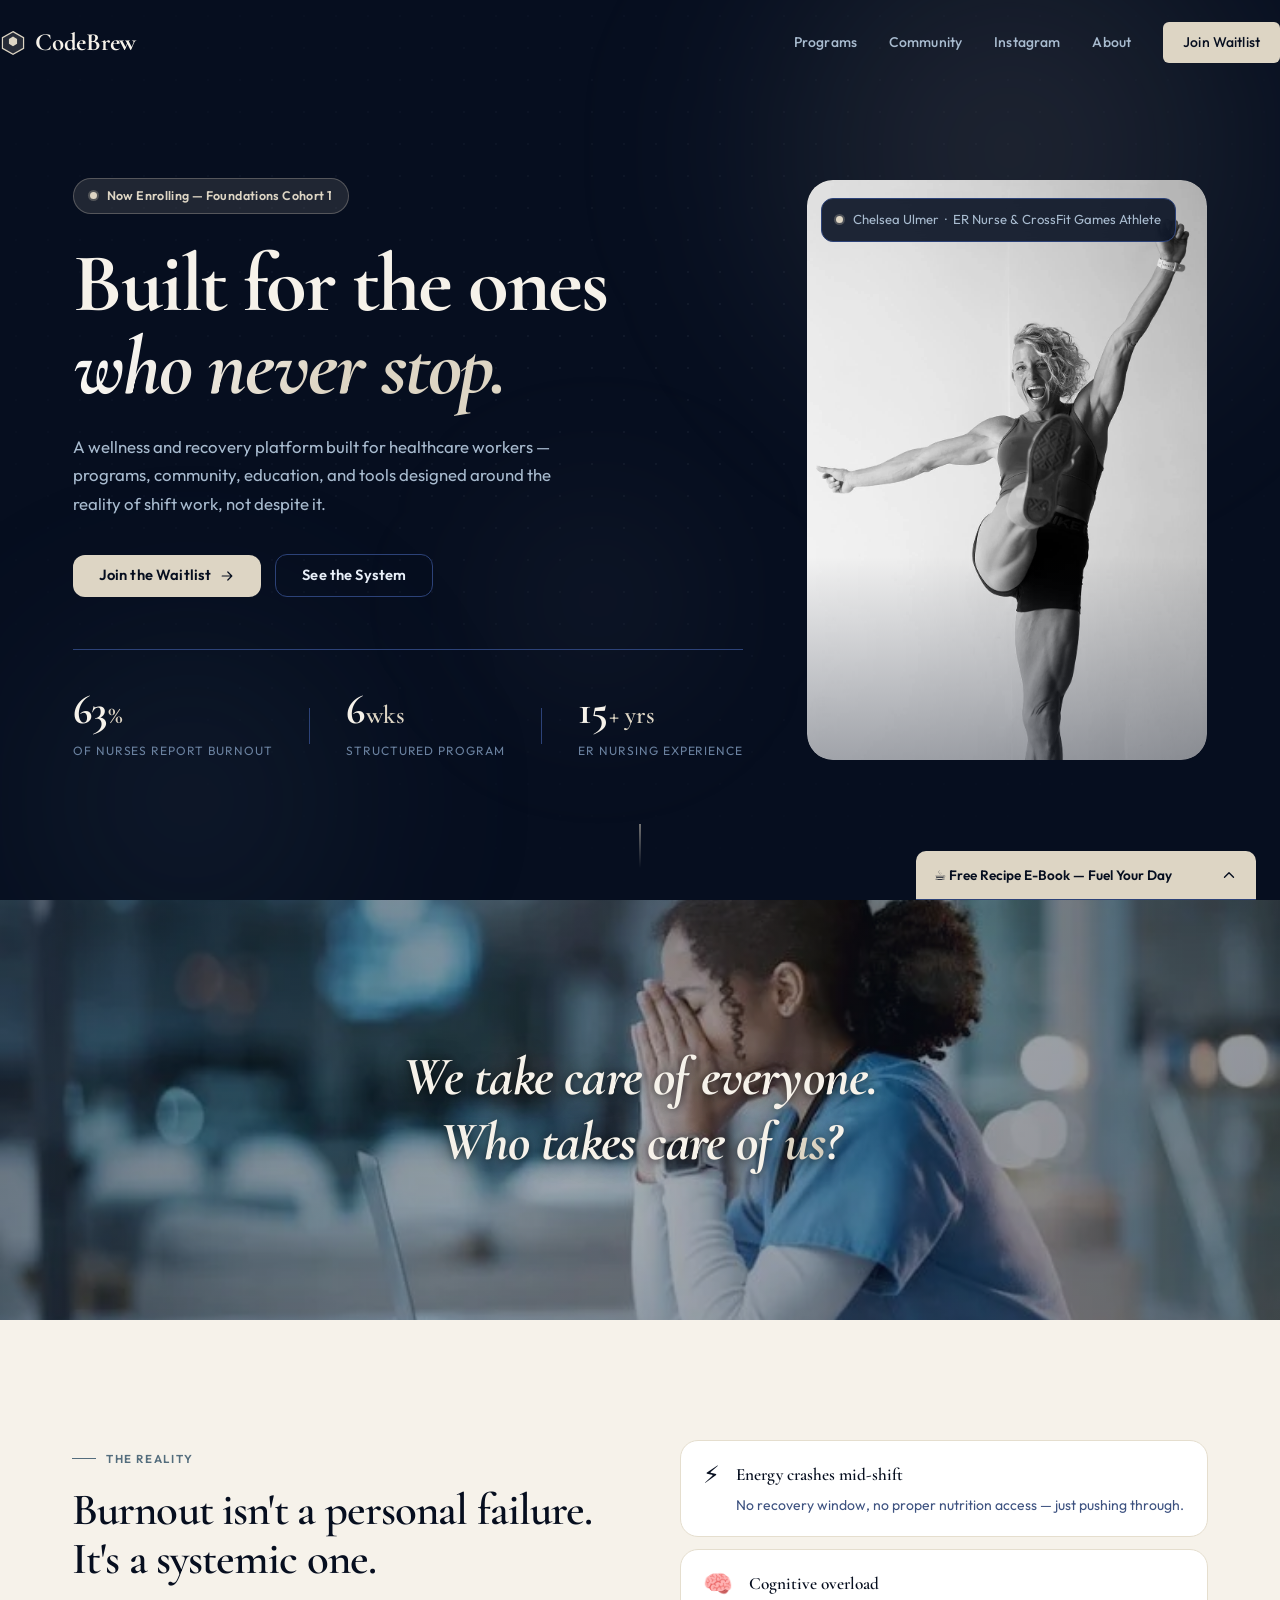
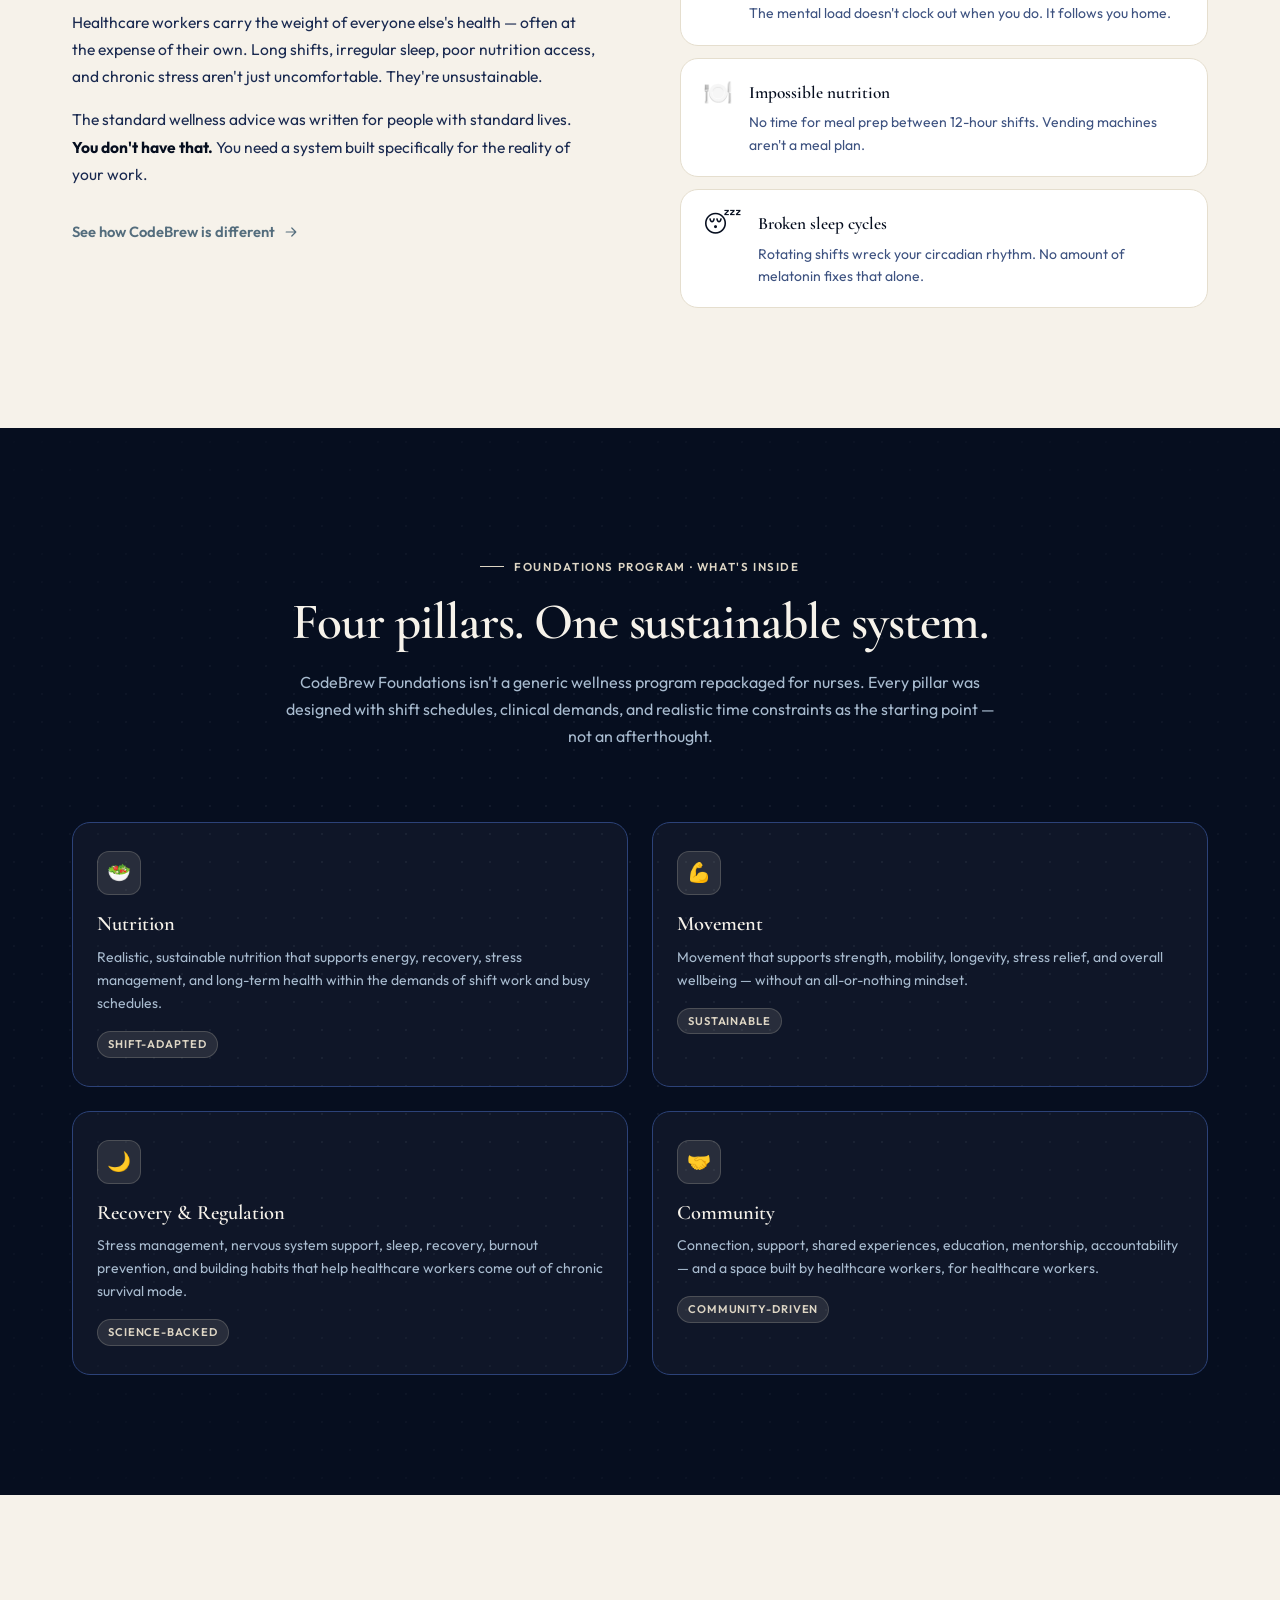
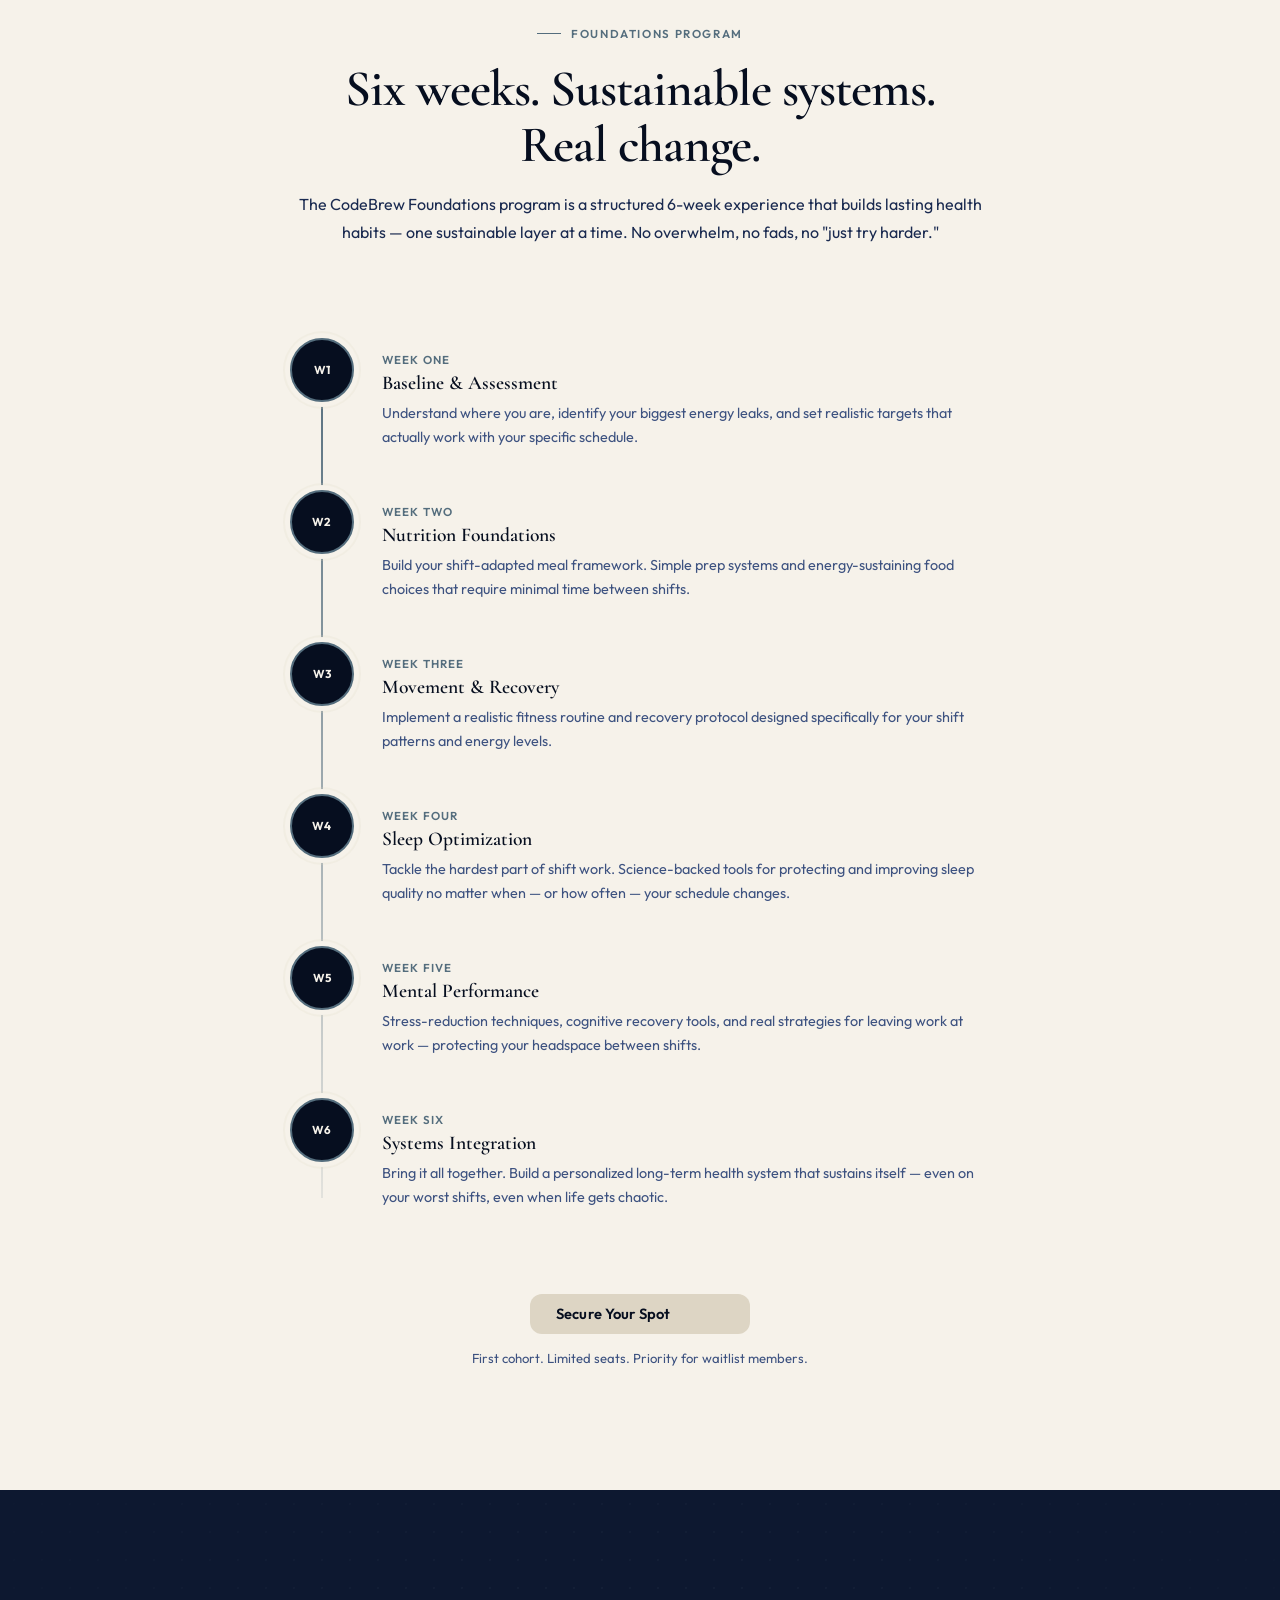
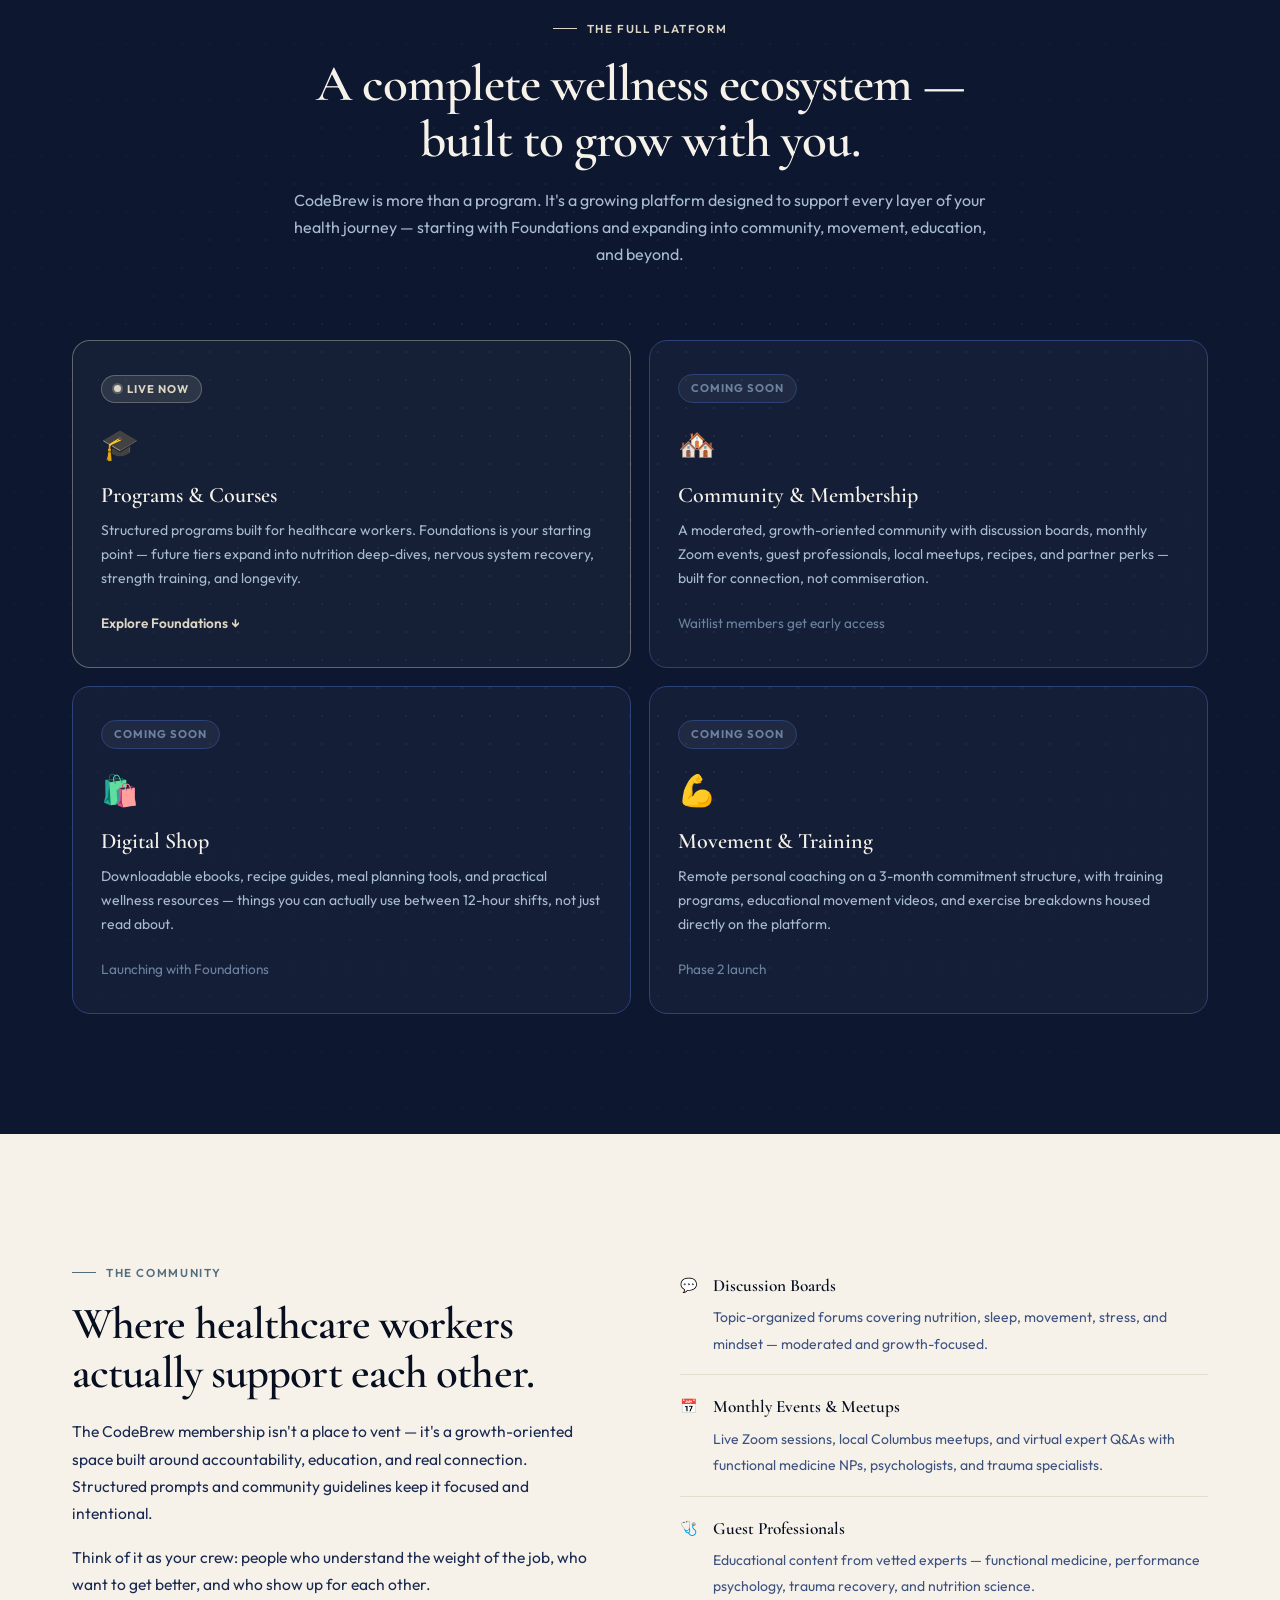
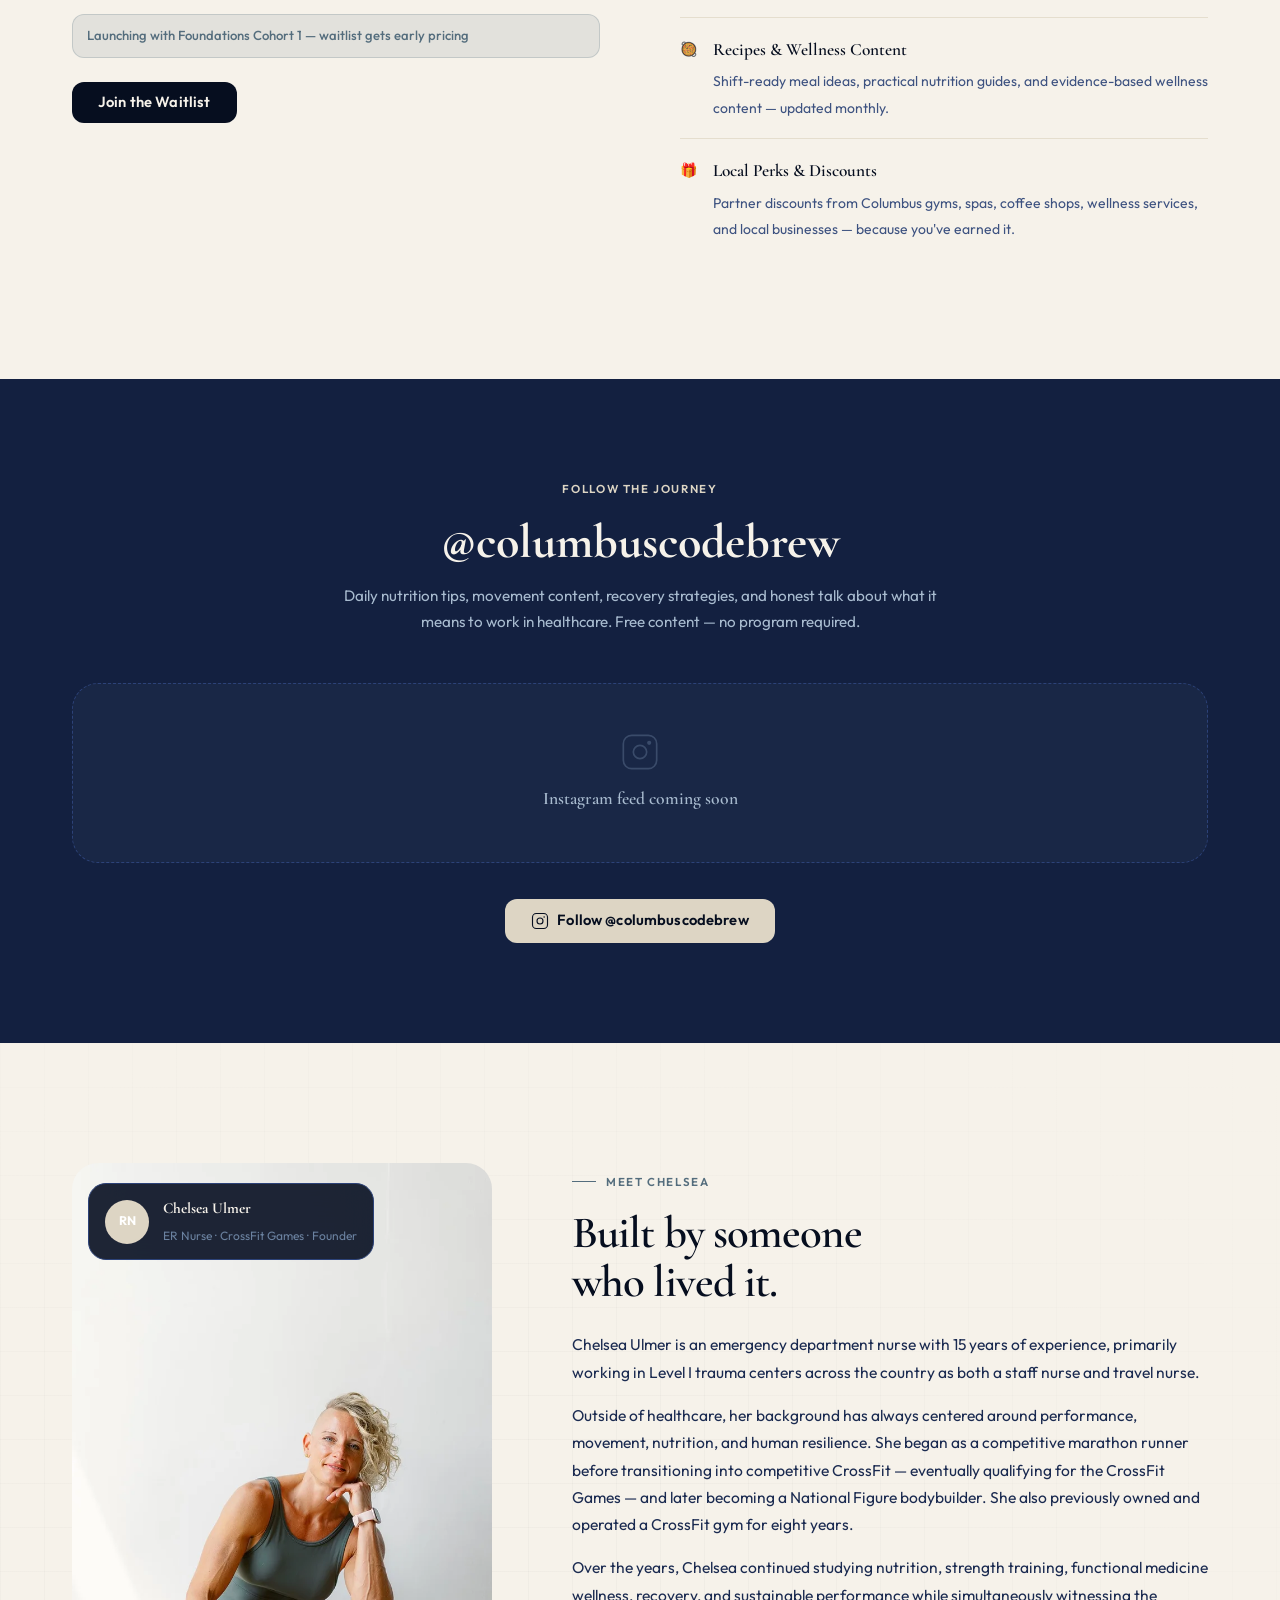
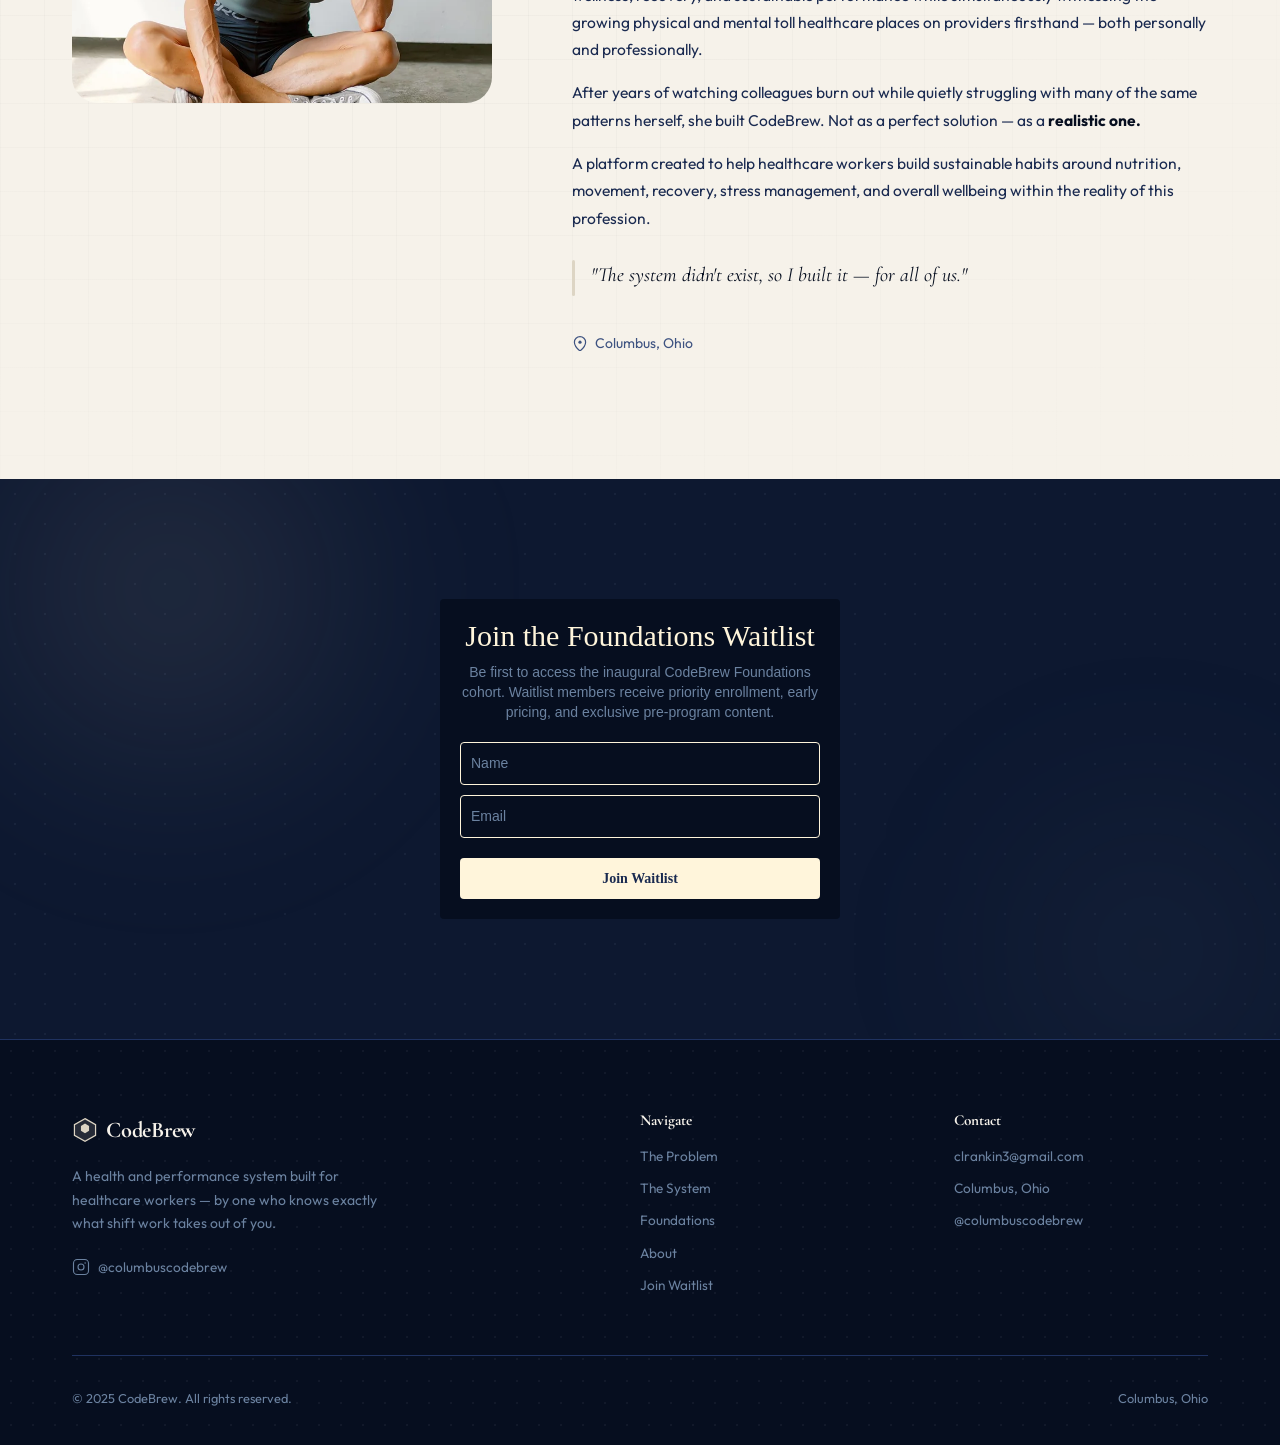
==== commit 4518c226: "Update waitlist form submit button text to Join Waitlist Co-Authored-By: Claude Sonnet 4.6 <noreply@" ====
--- a/index.html
+++ b/index.html
@@ -671,7 +671,7 @@
                   </div>
                   <input type="hidden" name="ml-submit" value="1">
                   <div class="ml-form-embedSubmit">
-                    <button type="submit" class="primary">Subscribe</button>
+                    <button type="submit" class="primary">Join Waitlist</button>
                     <button disabled="disabled" style="display:none;" type="button" class="loading">
                       <div class="ml-form-embedSubmitLoad"></div>
                       <span class="sr-only">Loading...</span>
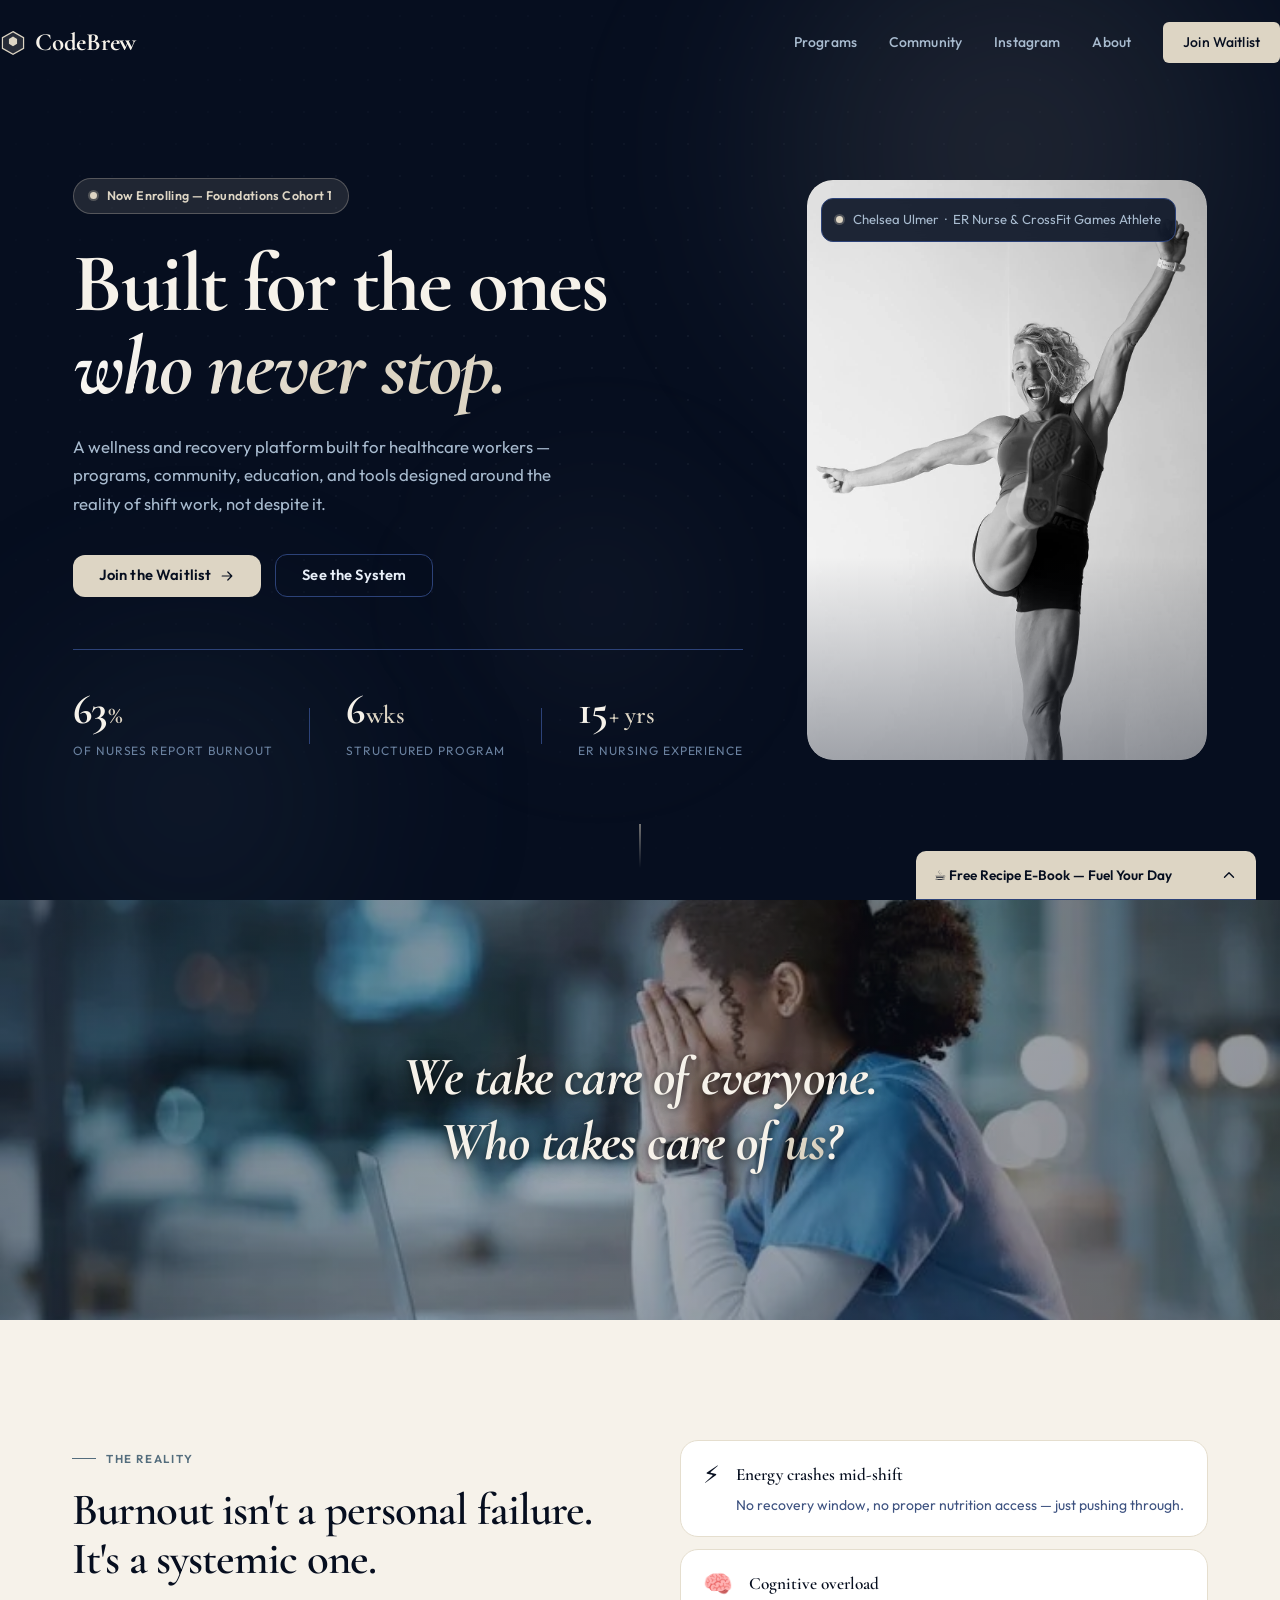
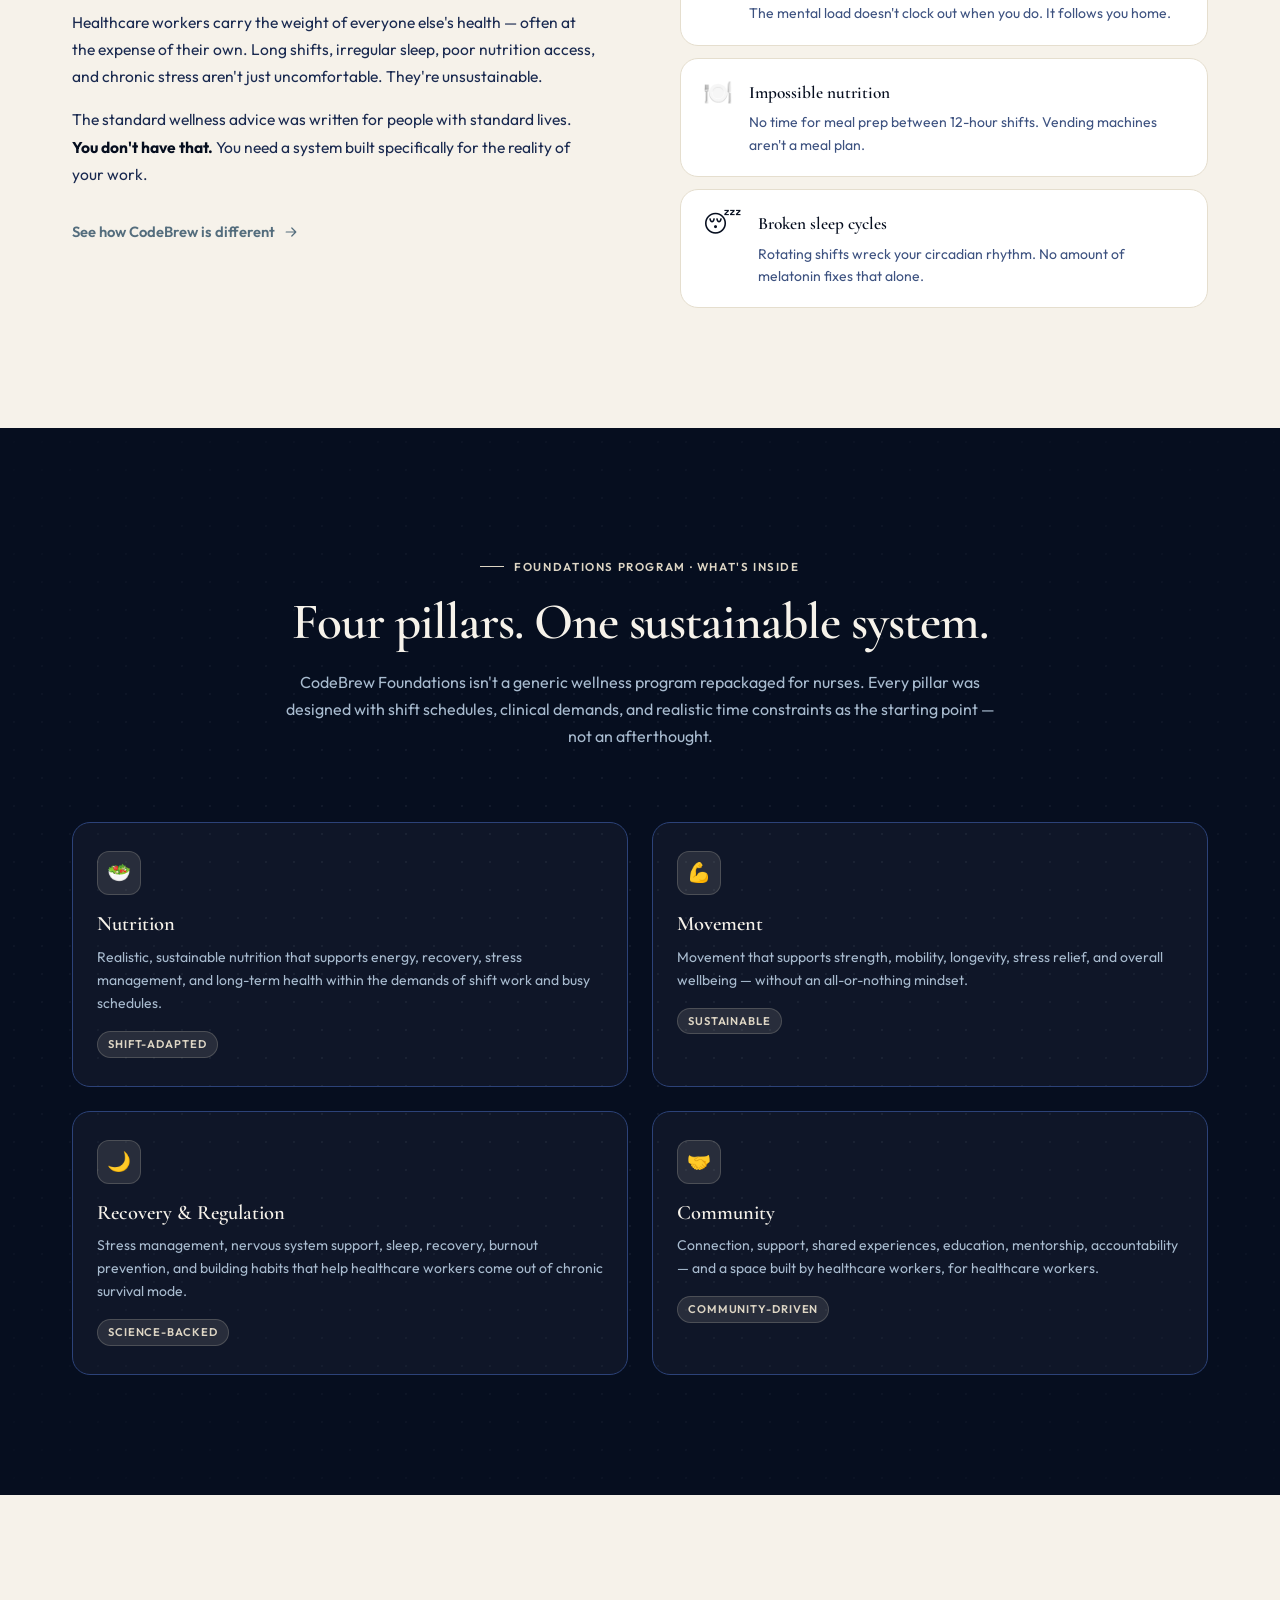
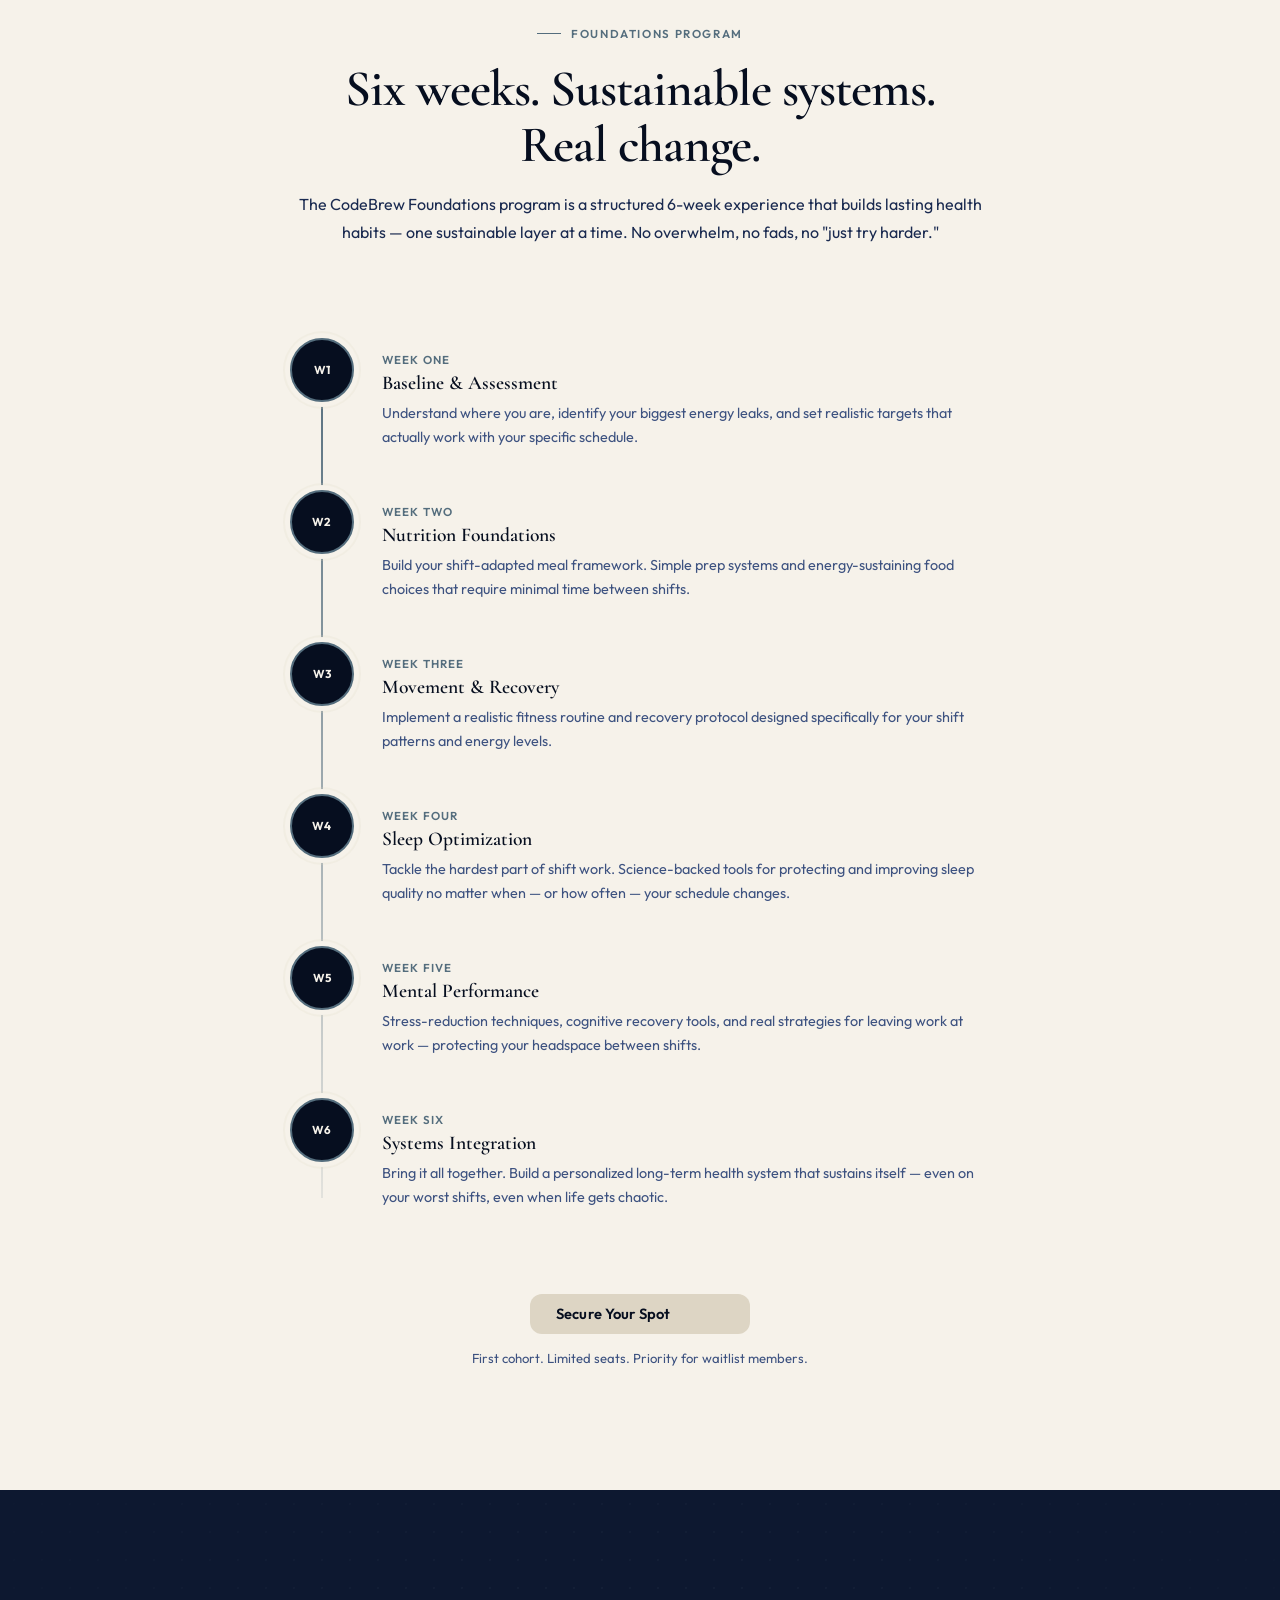
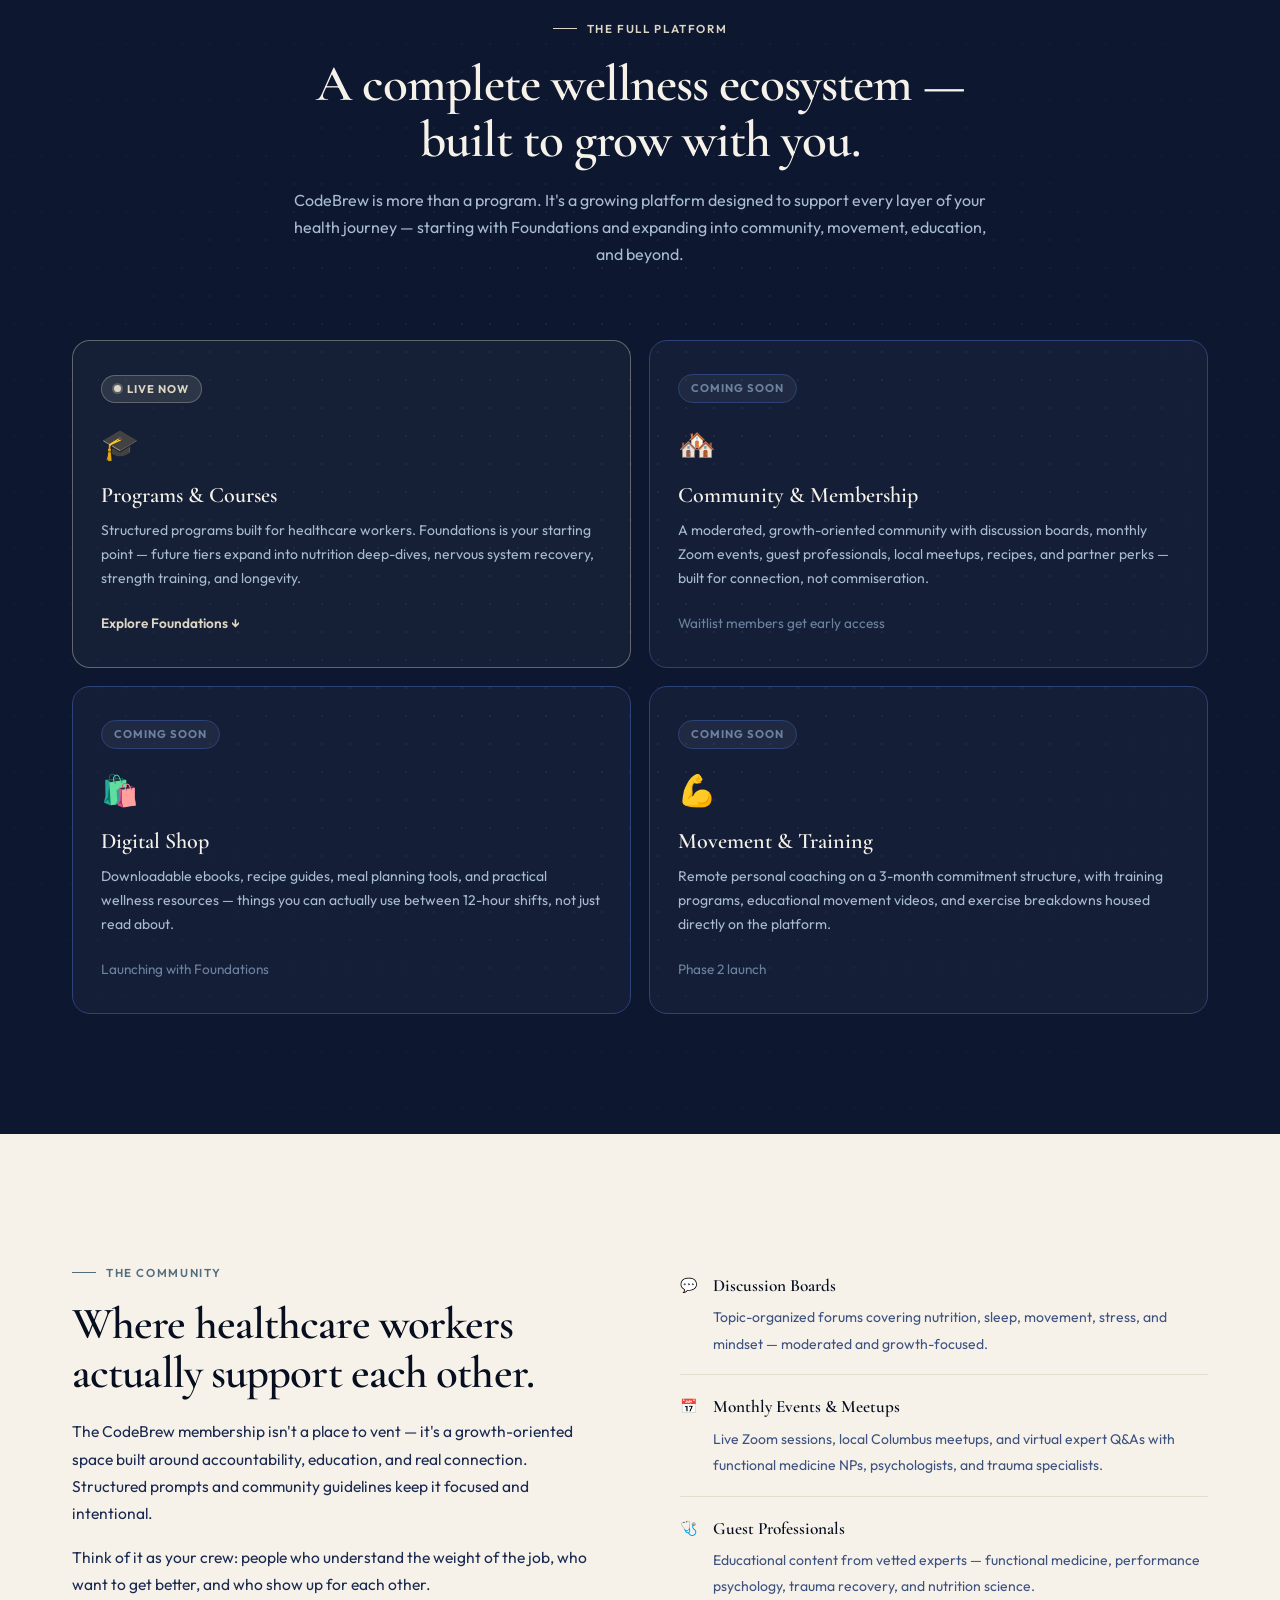
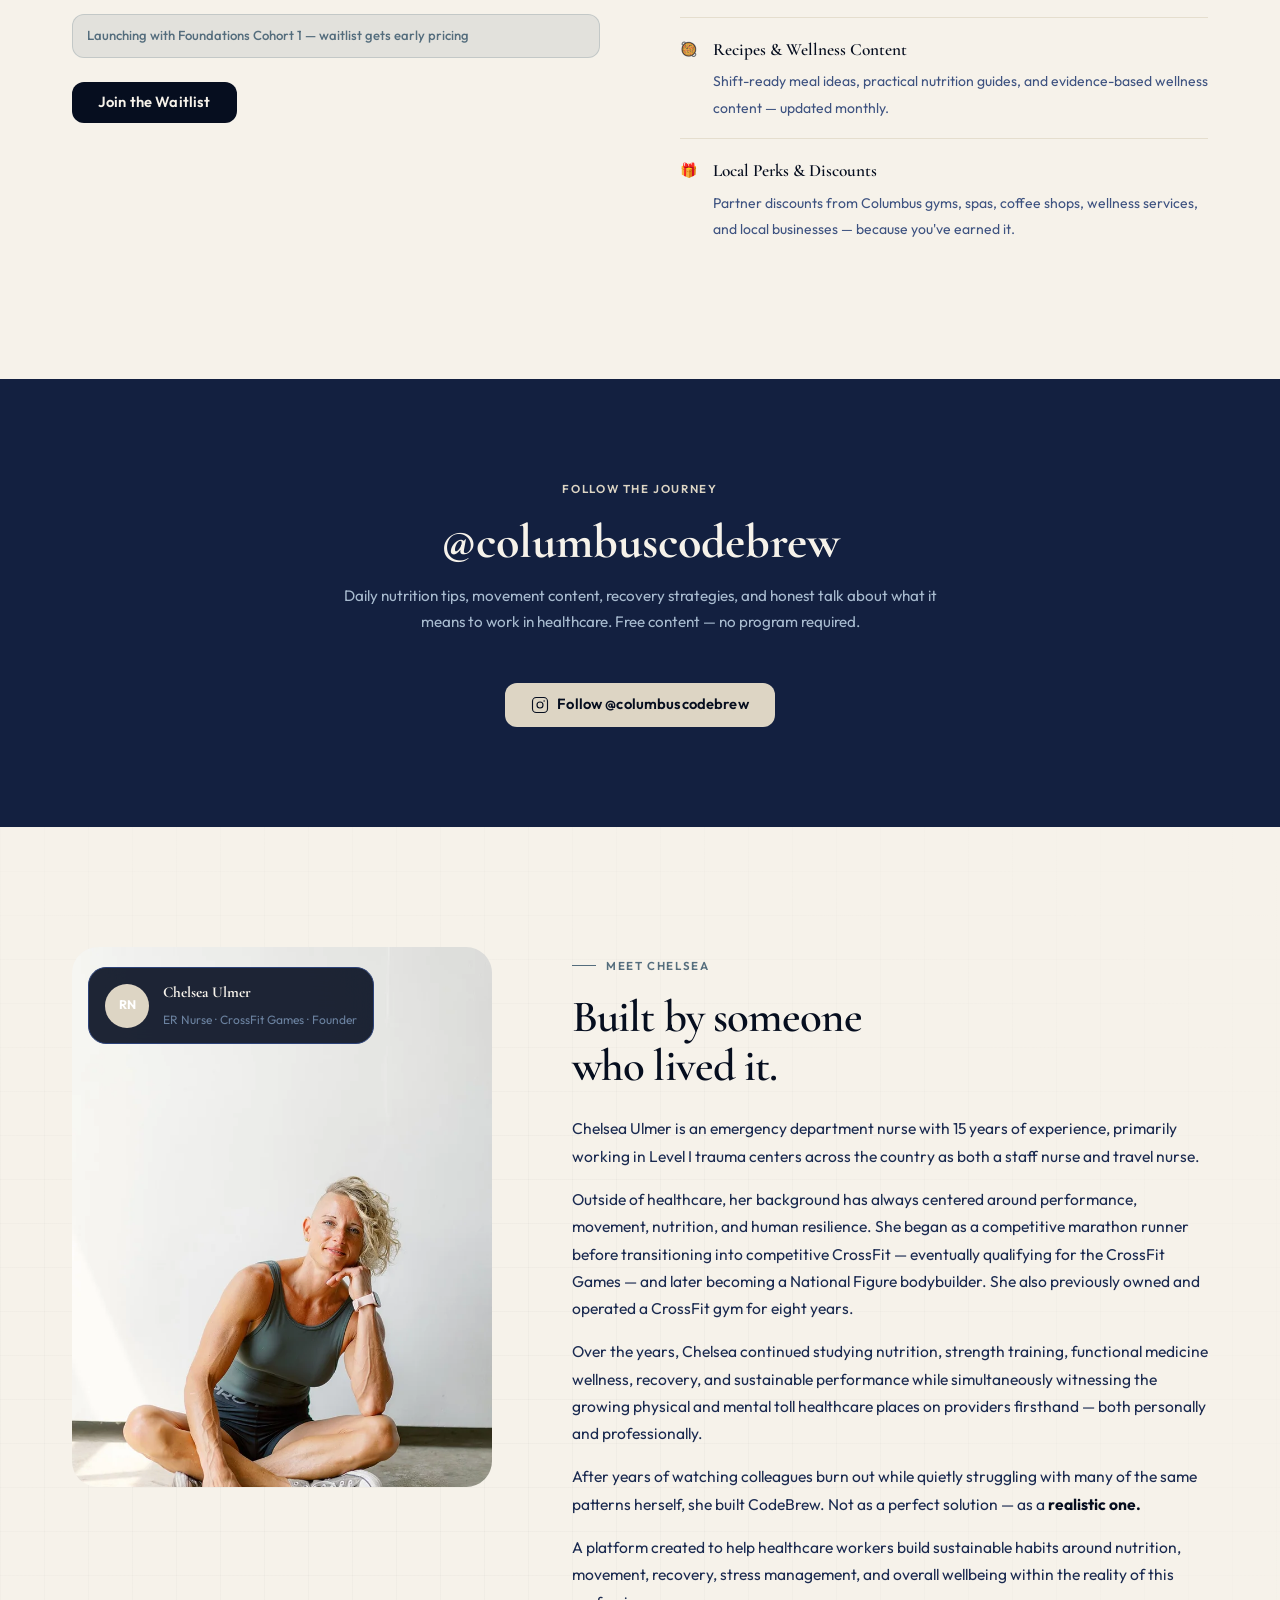
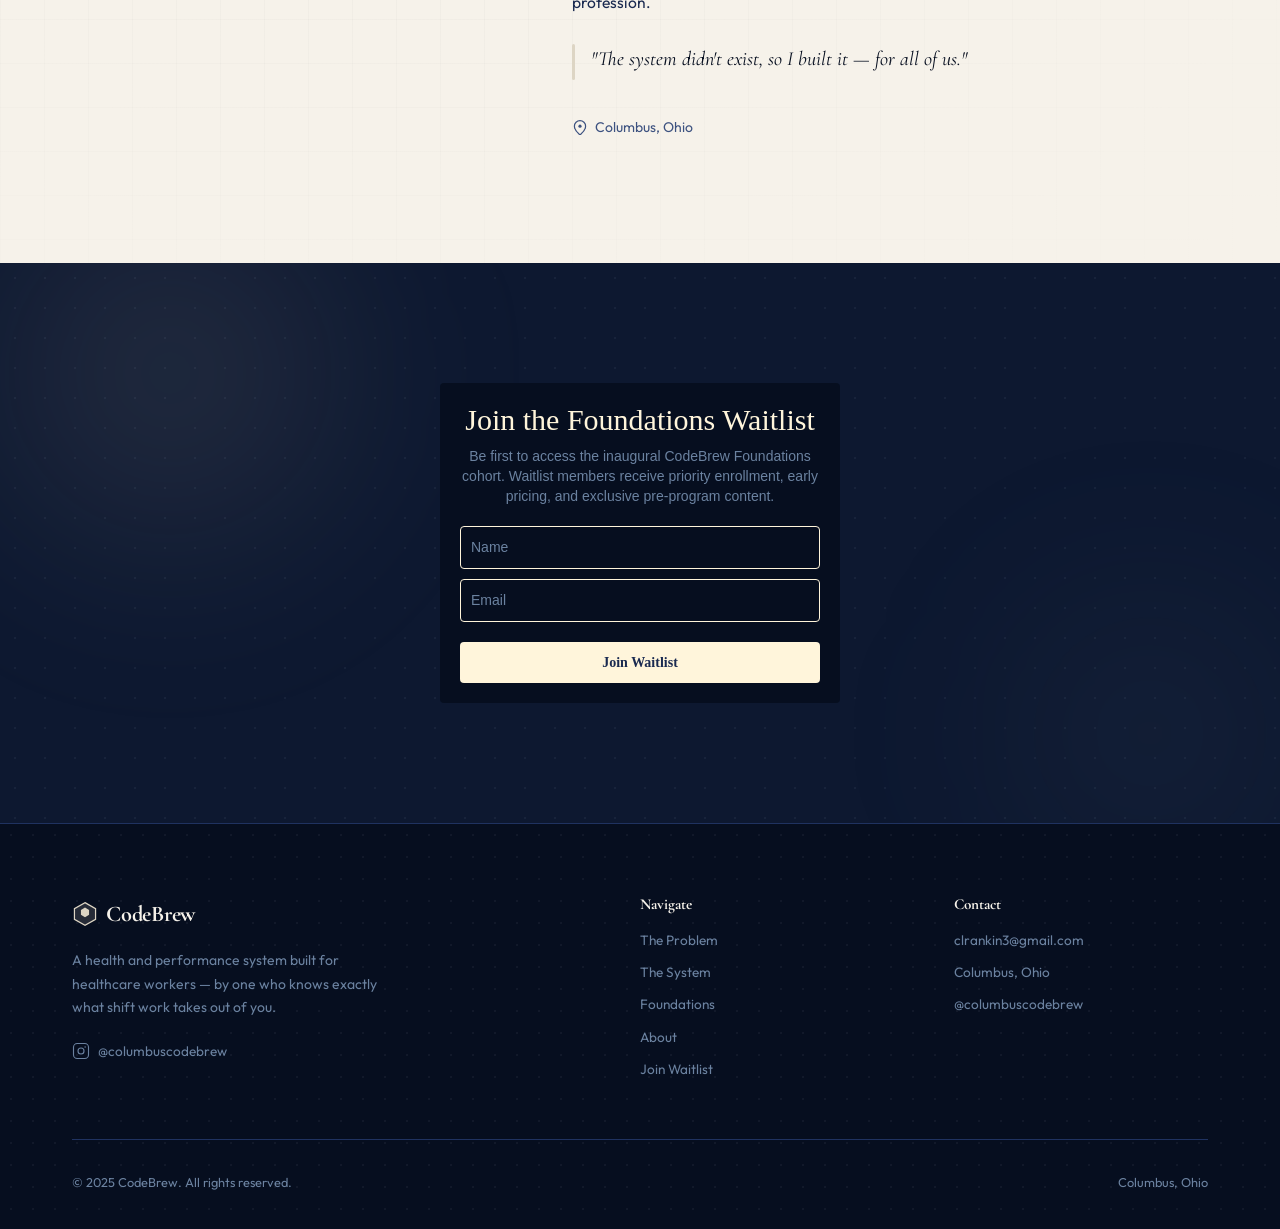
==== commit e808ce34: "Embed Behold Instagram widget in Instagram section Co-Authored-By: Claude Sonnet 4.6 <noreply@anthro" ====
--- a/index.html
+++ b/index.html
@@ -568,31 +568,14 @@
         <h2>@columbuscodebrew</h2>
         <p>Daily nutrition tips, movement content, recovery strategies, and honest talk about what it means to work in healthcare. Free content — no program required.</p>
       </div>
-      <!-- ============================================================
-           BEHOLD WIDGET — To activate:
-           1. Go to https://behold.so and sign up (free)
-           2. Connect your @columbuscodebrew Instagram account
-           3. Create a feed → set posts to 3, layout to Grid
-           4. Click "Get Code" and copy the two lines it gives you
-           5. Replace the placeholder div + script below with those lines
-           ============================================================ -->
       <div class="behold-slot reveal-up delay-1">
-        <!-- PASTE BEHOLD EMBED CODE HERE — example format:
-        <div id="behold-widget-XXXXX"></div>
-        <script src="https://behold.so/widget/XXXXX.js" async></script>
-        -->
-
-        <!-- Placeholder shown until Behold is connected -->
-        <div class="ig-placeholder">
-          <div class="ig-placeholder-inner">
-            <svg viewBox="0 0 48 48" fill="none" xmlns="http://www.w3.org/2000/svg" aria-hidden="true" width="40" height="40">
-              <rect x="4" y="4" width="40" height="40" rx="10" stroke="currentColor" stroke-width="2" fill="none" opacity="0.4"/>
-              <circle cx="24" cy="24" r="8" stroke="currentColor" stroke-width="2" fill="none" opacity="0.4"/>
-              <circle cx="35" cy="13" r="2.5" fill="currentColor" opacity="0.4"/>
-            </svg>
-            <p>Instagram feed coming soon</p>
-          </div>
-        </div>
+        <behold-widget feed-id="mKojCZdScDbHx8vMH417"></behold-widget>
+        <script>
+          (() => {
+            const d=document,s=d.createElement("script");s.type="module";
+            s.src="https://w.behold.so/widget.js";d.head.append(s);
+          })();
+        </script>
       </div>
       <div class="ig-cta reveal-up delay-2">
         <a href="https://www.instagram.com/columbuscodebrew/" target="_blank" rel="noopener noreferrer" class="btn btn-primary">
--- a/styles.css
+++ b/styles.css
@@ -15,25 +15,21 @@
   --radius-xl:  26px;
 
   /* Deep navy darks */
-  --dark:           #060E1F;
-  --dark-2:         #0D1830;
-  --surface:        #132040;
-  --surface-raised: #1A2A50;
-  --border:         #1F3260;
-  --border-light:   #2C4278;
+  --dark:         #060E1F;
+  --dark-2:       #0D1830;
+  --surface:      #132040;
+  --border:       #1F3260;
+  --border-light: #2C4278;
 
   /* Cream / warm light sections */
-  --cream:        #F6F2EA;
-  --cream-2:      #EEE8D8;
-  --parchment:    #E5DECE;
-  --light-border: #D2C9B8;
-  --champagne:    #FFF5DB;
+  --cream:     #F6F2EA;
+  --parchment: #E5DECE;
+  --champagne: #FFF5DB;
 
   /* Bone accent — warm ivory, elegant on deep navy */
   --gold:      #DDD5C4;
   --gold-dark: #C8BFB0;
   --gold-dim:  rgba(221,213,196,0.12);
-  --gold-glow: rgba(221,213,196,0.06);
 
   /* Steel blue — secondary tone */
   --slate:     #546D7D;
@@ -48,12 +44,6 @@
   --text-dark:       #060E1F;
   --text-dark-sub:   #1A2A50;
   --text-dark-muted: #3D5280;
-
-  /* Aliases kept for script.js compatibility */
-  --accent:     var(--gold);
-  --white:      #ffffff;
-  --off-white:  var(--cream);
-  --light-bg:   var(--cream);
 }
 
 /* === RESET === */
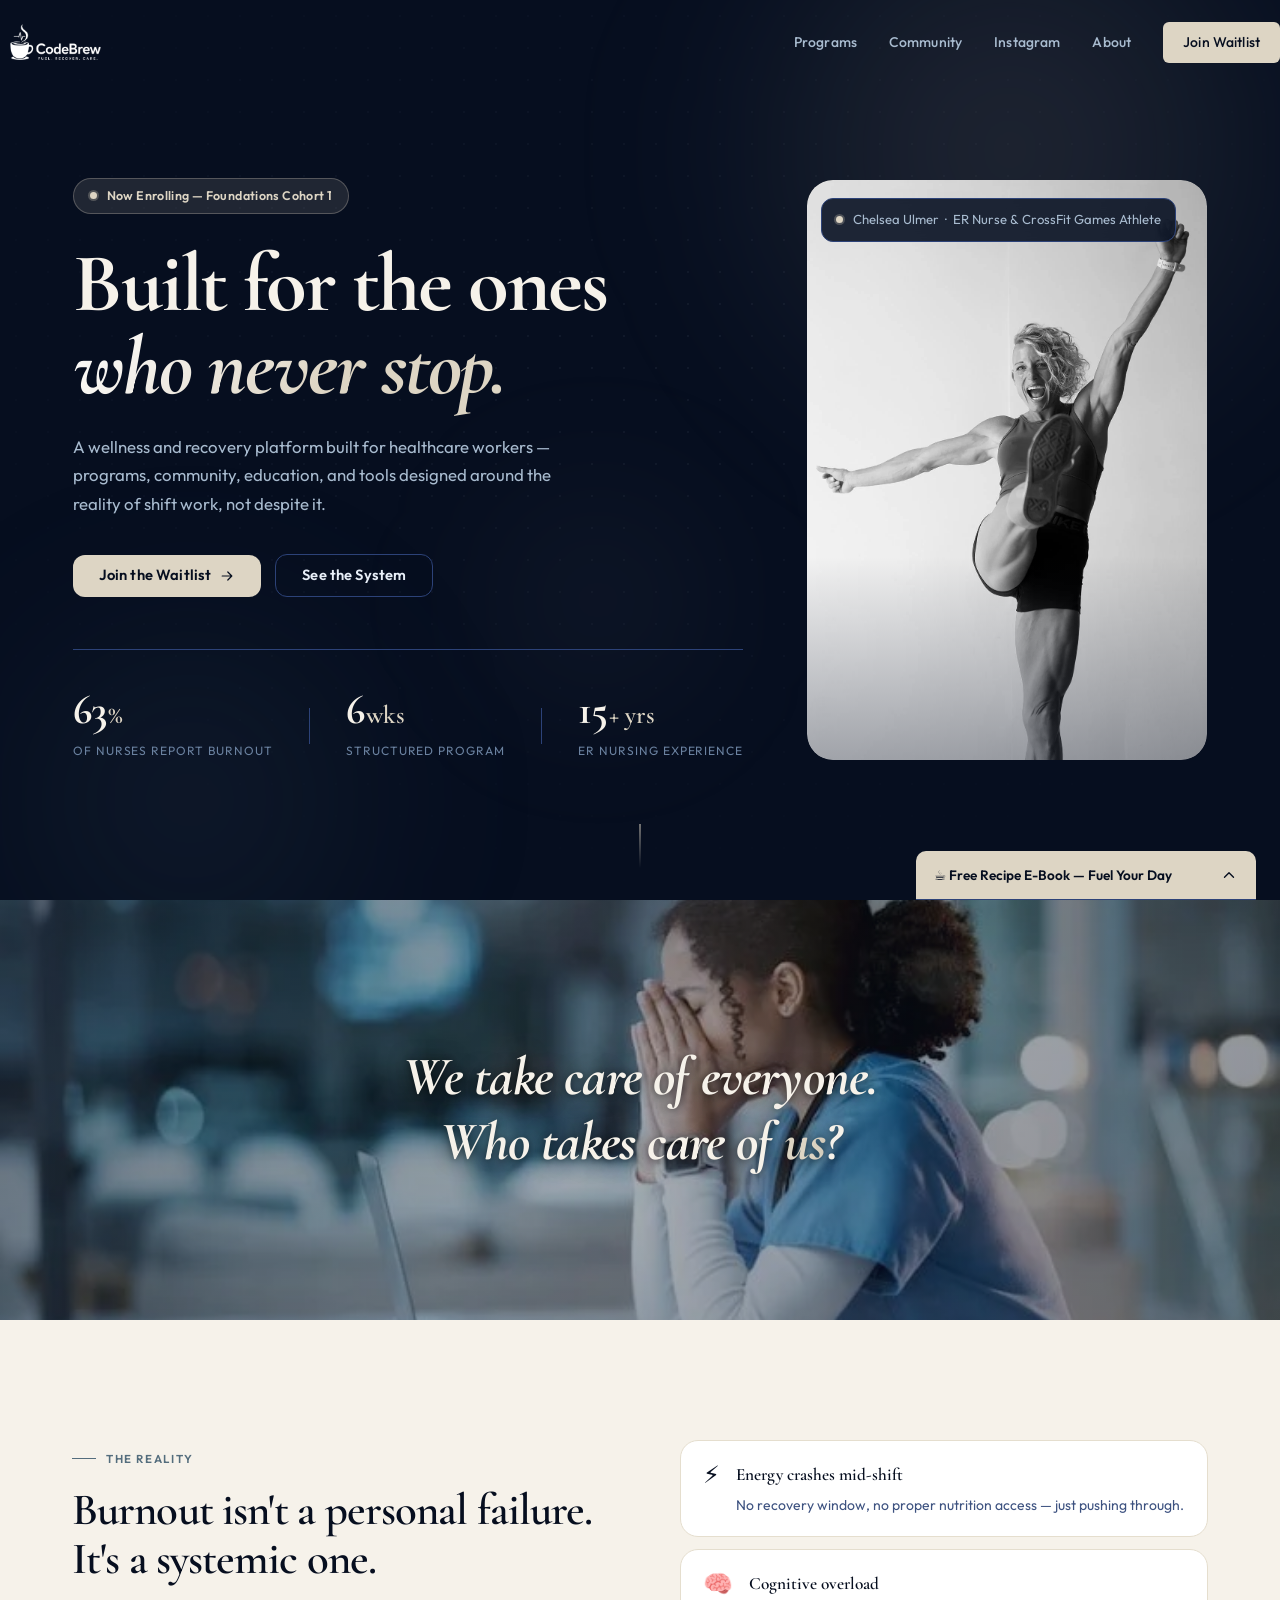
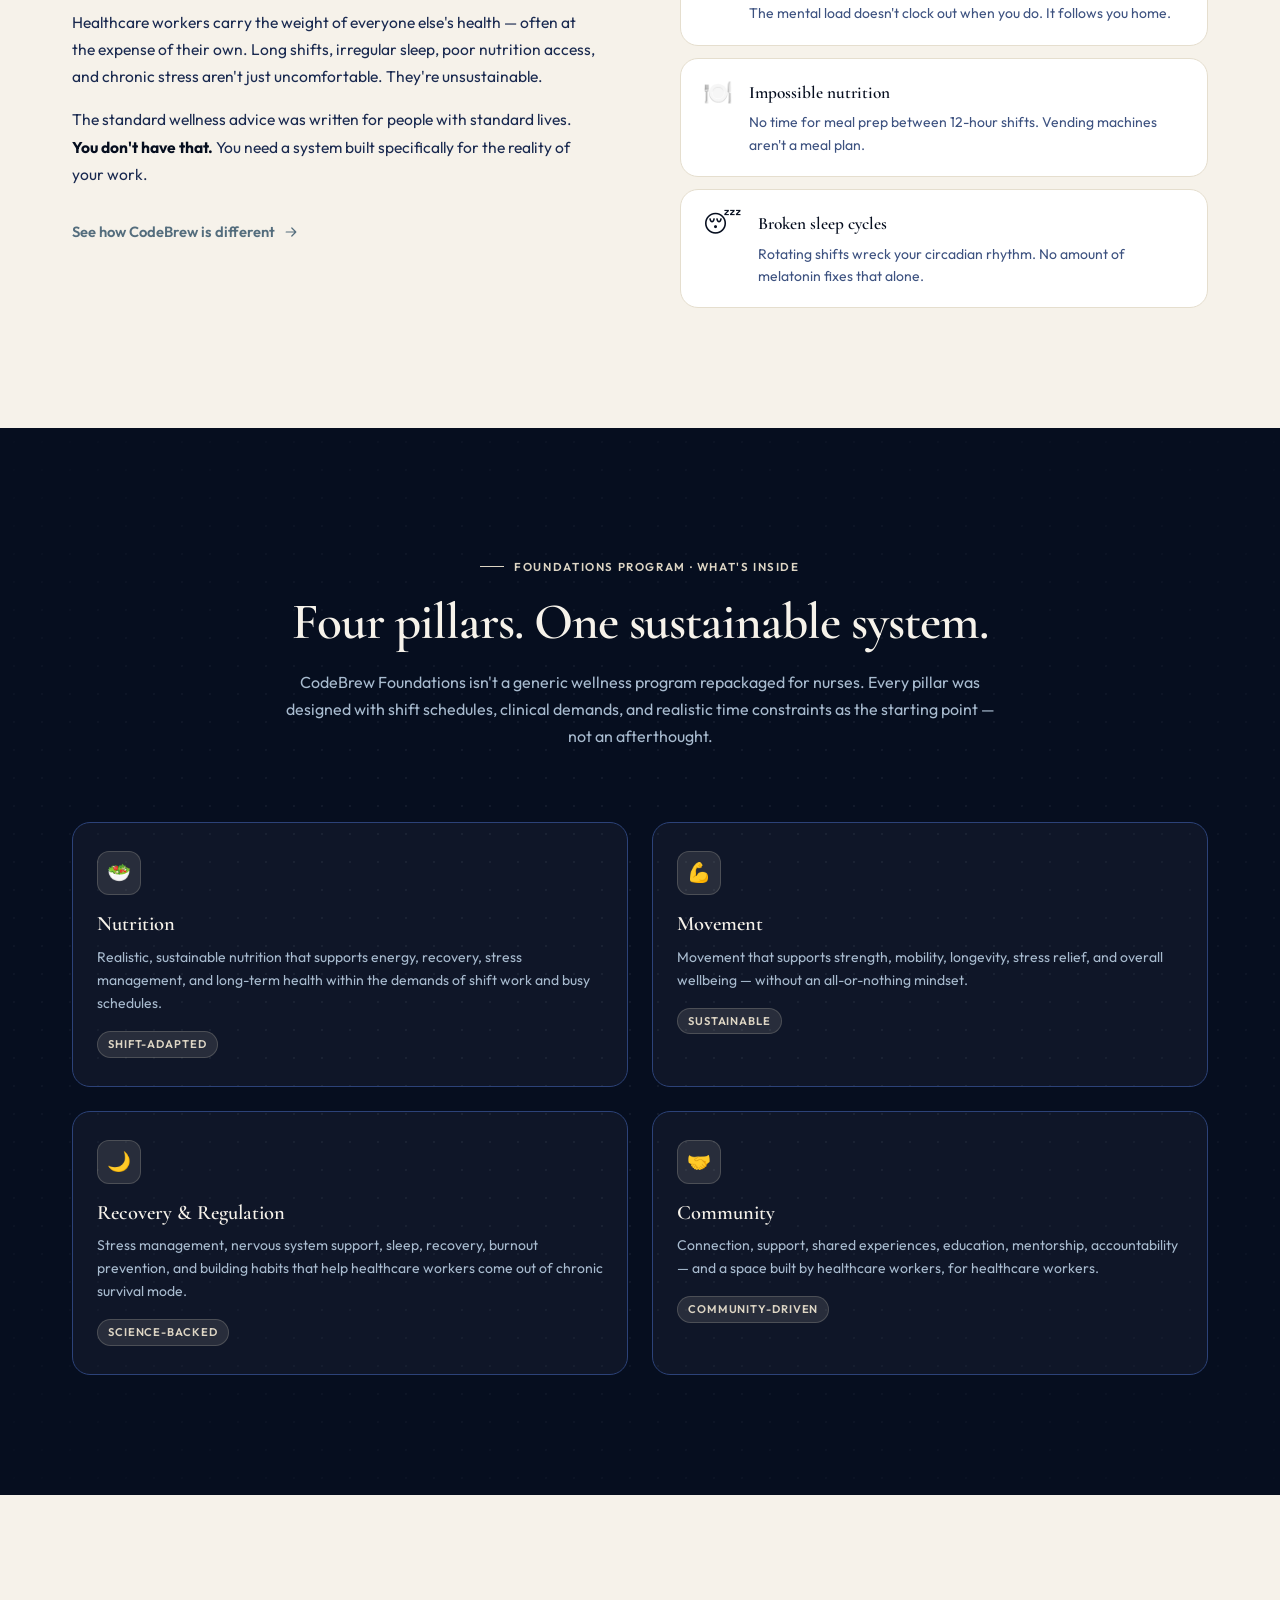
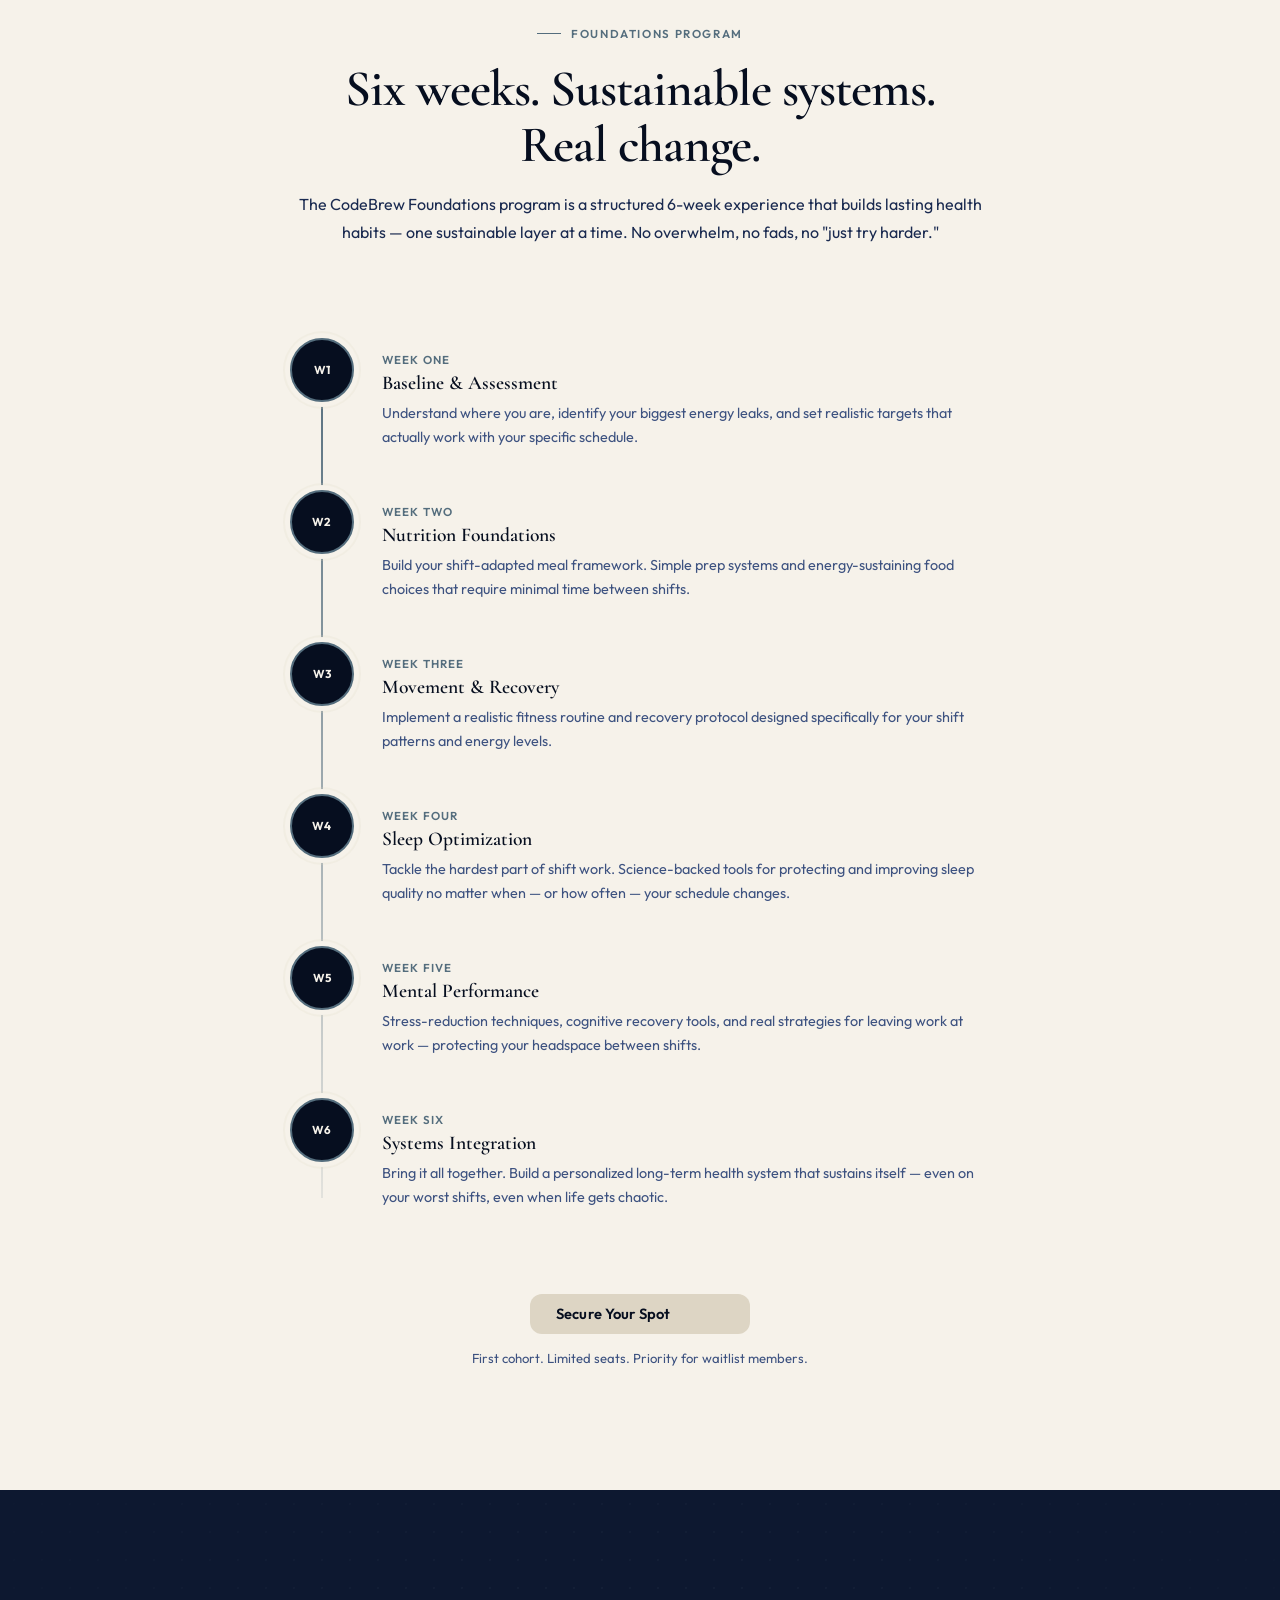
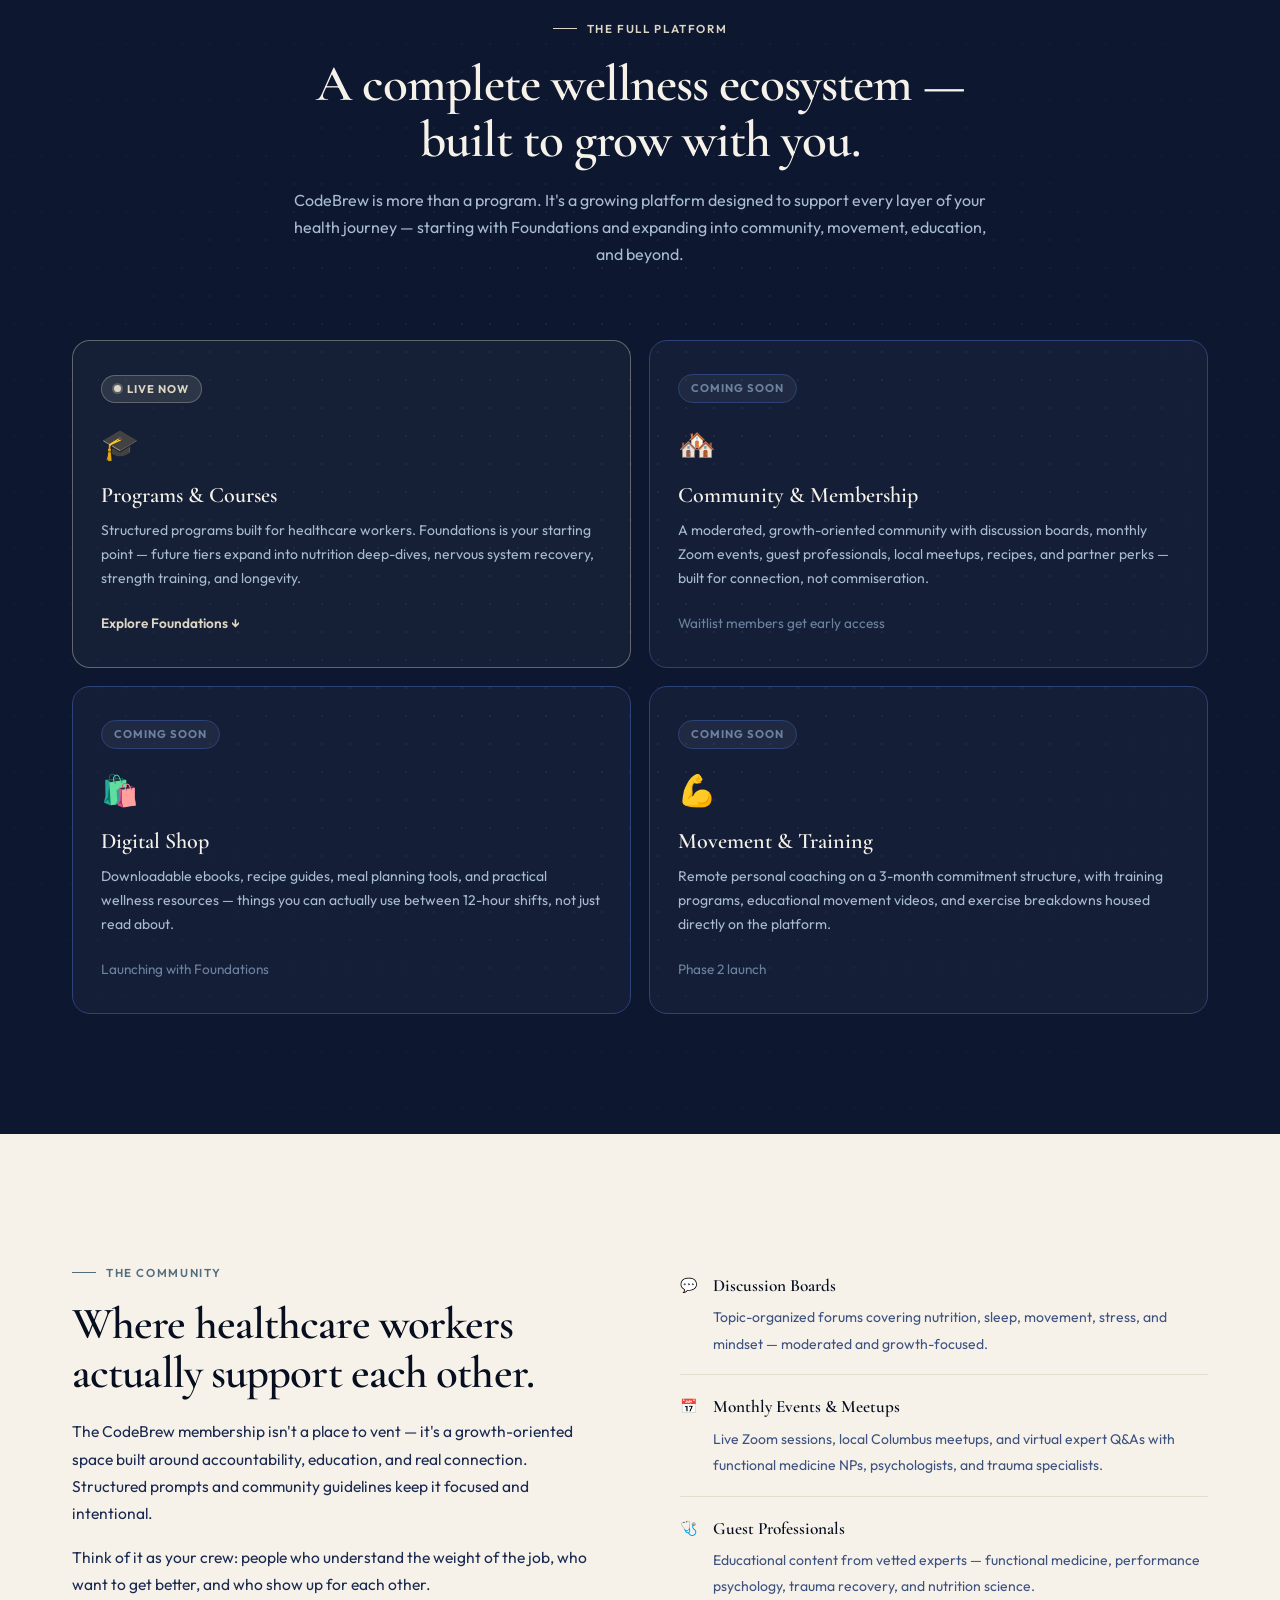
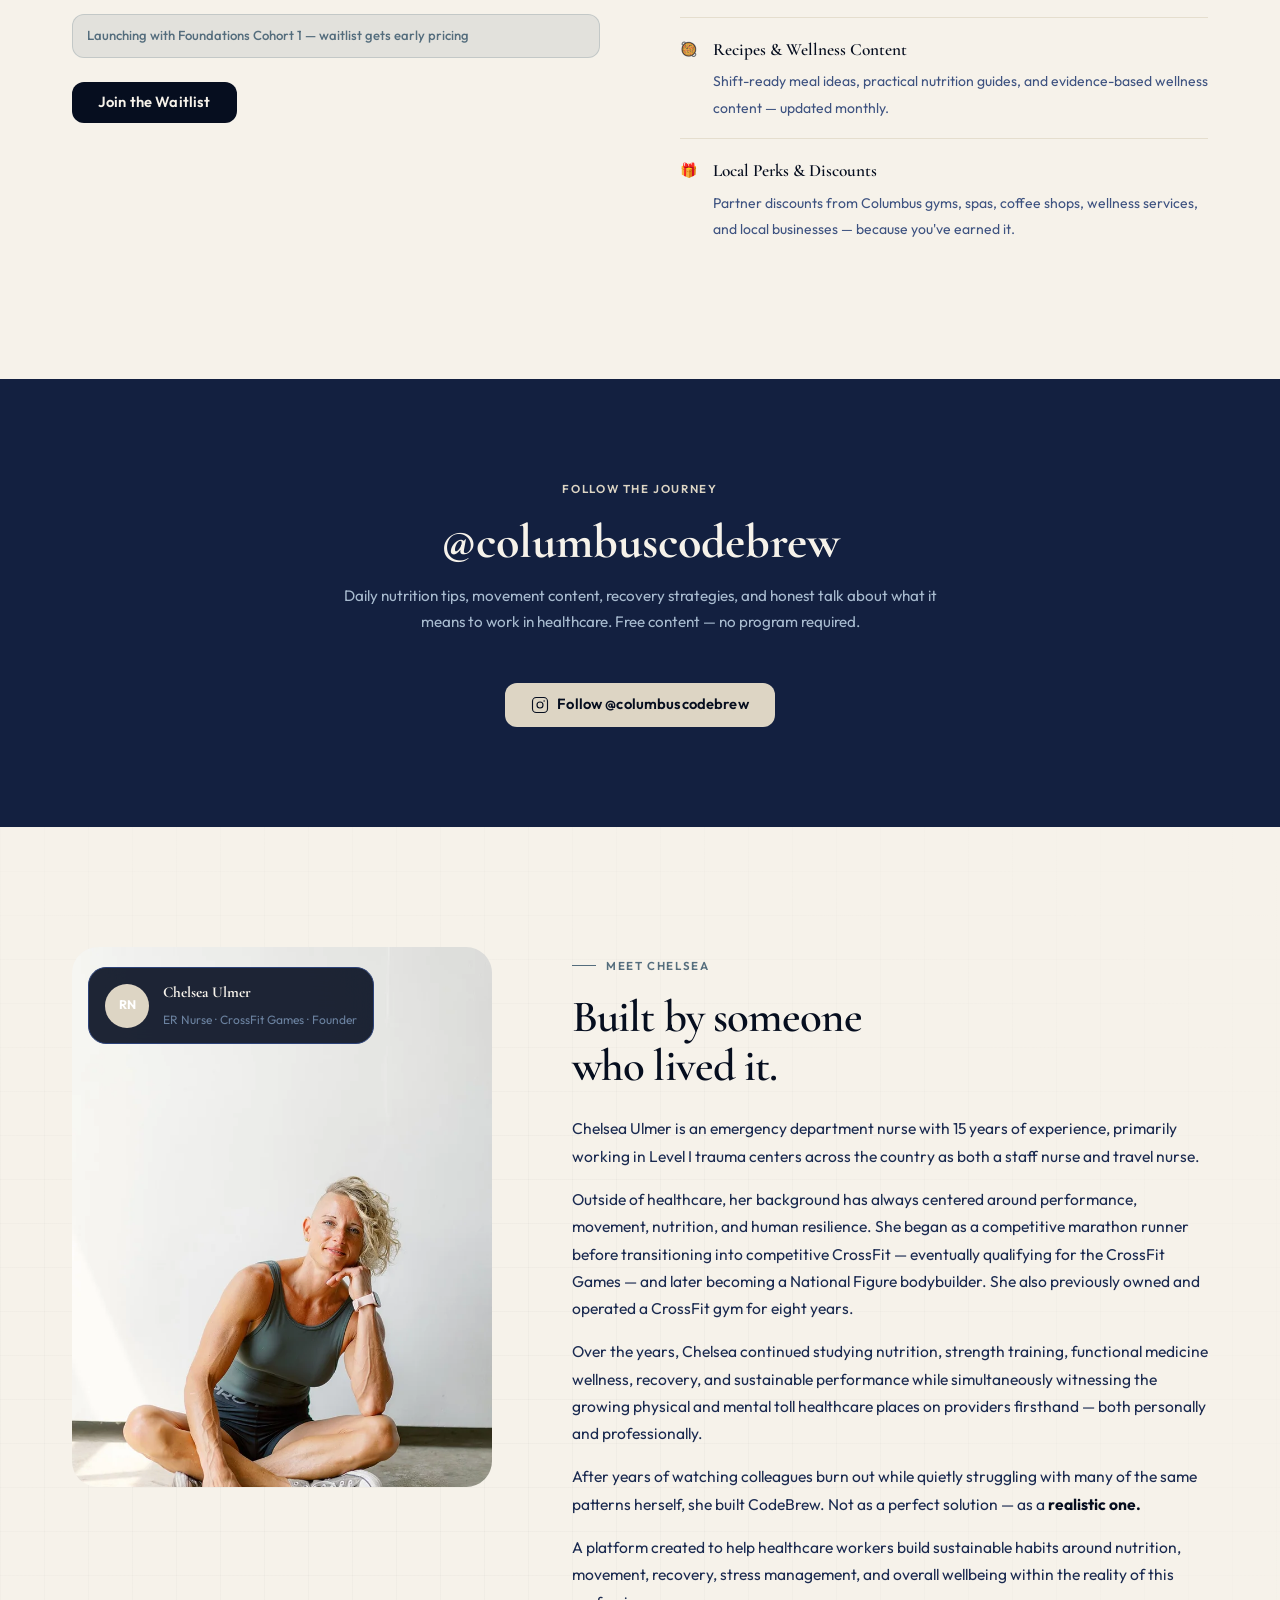
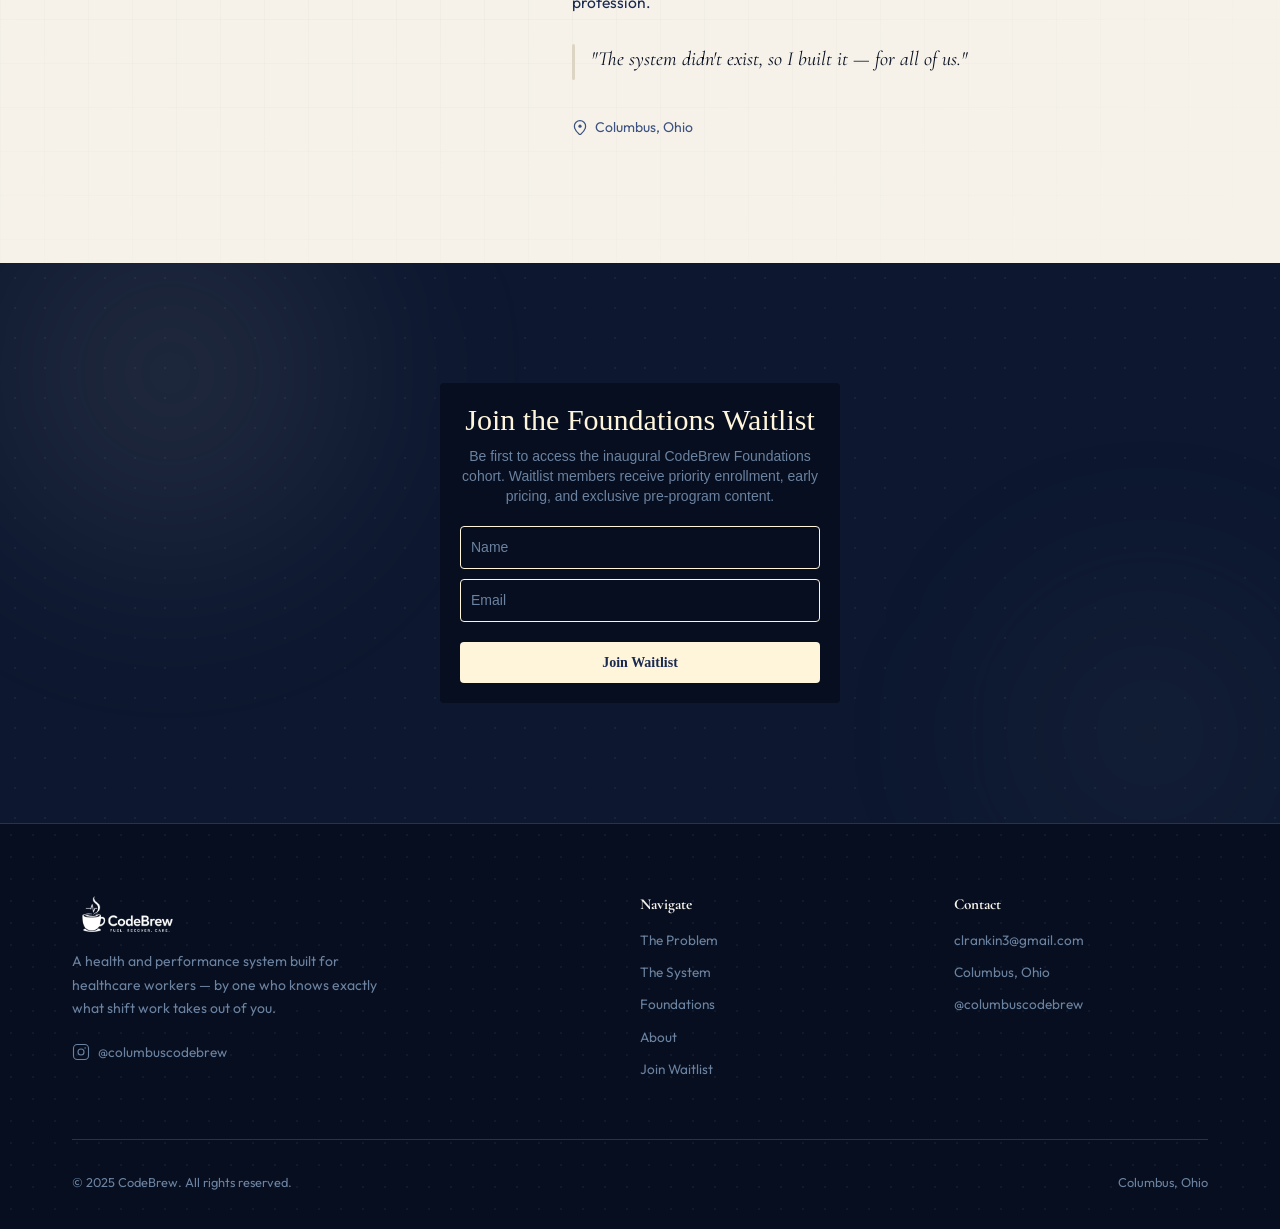
==== commit 35b5146e: "Replace SVG logo with codebrewlogo.png and add favicon Co-Authored-By: Claude Sonnet 4.6 <noreply@an" ====
--- a/index.html
+++ b/index.html
@@ -8,6 +8,7 @@
   <link rel="preconnect" href="https://fonts.googleapis.com">
   <link rel="preconnect" href="https://fonts.gstatic.com" crossorigin>
   <link href="https://fonts.googleapis.com/css2?family=Cormorant+Garamond:ital,wght@0,400;0,500;0,600;0,700;1,400;1,500;1,600;1,700&family=Outfit:wght@300;400;500;600;700;800&display=swap" rel="stylesheet">
+  <link rel="icon" type="image/png" href="codebrewlogofavicon.png">
   <link rel="stylesheet" href="styles.css">
   <style type="text/css">@import url("https://assets.mlcdn.com/fonts.css?version=1778751");</style>
   <style type="text/css">
@@ -195,11 +196,7 @@
   <nav class="nav" id="nav">
     <div class="nav-inner">
       <a href="#hero" class="nav-logo" aria-label="CodeBrew home">
-        <svg class="logo-hex" viewBox="0 0 32 32" fill="none" xmlns="http://www.w3.org/2000/svg" aria-hidden="true">
-          <path d="M16 2L29 9.5V22.5L16 30L3 22.5V9.5L16 2Z" fill="currentColor" fill-opacity="0.15" stroke="currentColor" stroke-width="1.5"/>
-          <path d="M16 8L11 11V17L16 20L21 17V11L16 8Z" fill="currentColor"/>
-        </svg>
-        CodeBrew
+        <img src="codebrewlogo.png" alt="CodeBrew" class="nav-logo-img">
       </a>
       <div class="nav-links" id="nav-links">
         <a href="#program">Programs</a>
@@ -682,11 +679,7 @@
       <div class="footer-grid">
         <div class="footer-brand">
           <a href="#hero" class="nav-logo footer-logo" aria-label="CodeBrew home">
-            <svg class="logo-hex" viewBox="0 0 32 32" fill="none" xmlns="http://www.w3.org/2000/svg" aria-hidden="true">
-              <path d="M16 2L29 9.5V22.5L16 30L3 22.5V9.5L16 2Z" fill="currentColor" fill-opacity="0.15" stroke="currentColor" stroke-width="1.5"/>
-              <path d="M16 8L11 11V17L16 20L21 17V11L16 8Z" fill="currentColor"/>
-            </svg>
-            CodeBrew
+            <img src="codebrewlogo.png" alt="CodeBrew" class="nav-logo-img">
           </a>
           <p>A health and performance system built for healthcare workers — by one who knows exactly what shift work takes out of you.</p>
           <div class="footer-social">
--- a/styles.css
+++ b/styles.css
@@ -257,15 +257,14 @@
 .nav-logo {
   display: flex;
   align-items: center;
-  gap: 9px;
-  font-family: var(--font-display);
-  font-size: 1.55rem;
-  font-weight: 700;
-  color: var(--cream);
-  letter-spacing: -0.01em;
   margin-right: auto;
 }
-.logo-hex { width: 26px; height: 26px; color: var(--gold); }
+.nav-logo-img {
+  height: 38px;
+  width: auto;
+  display: block;
+  filter: brightness(0) invert(1);
+}
 
 .nav-links {
   display: flex;
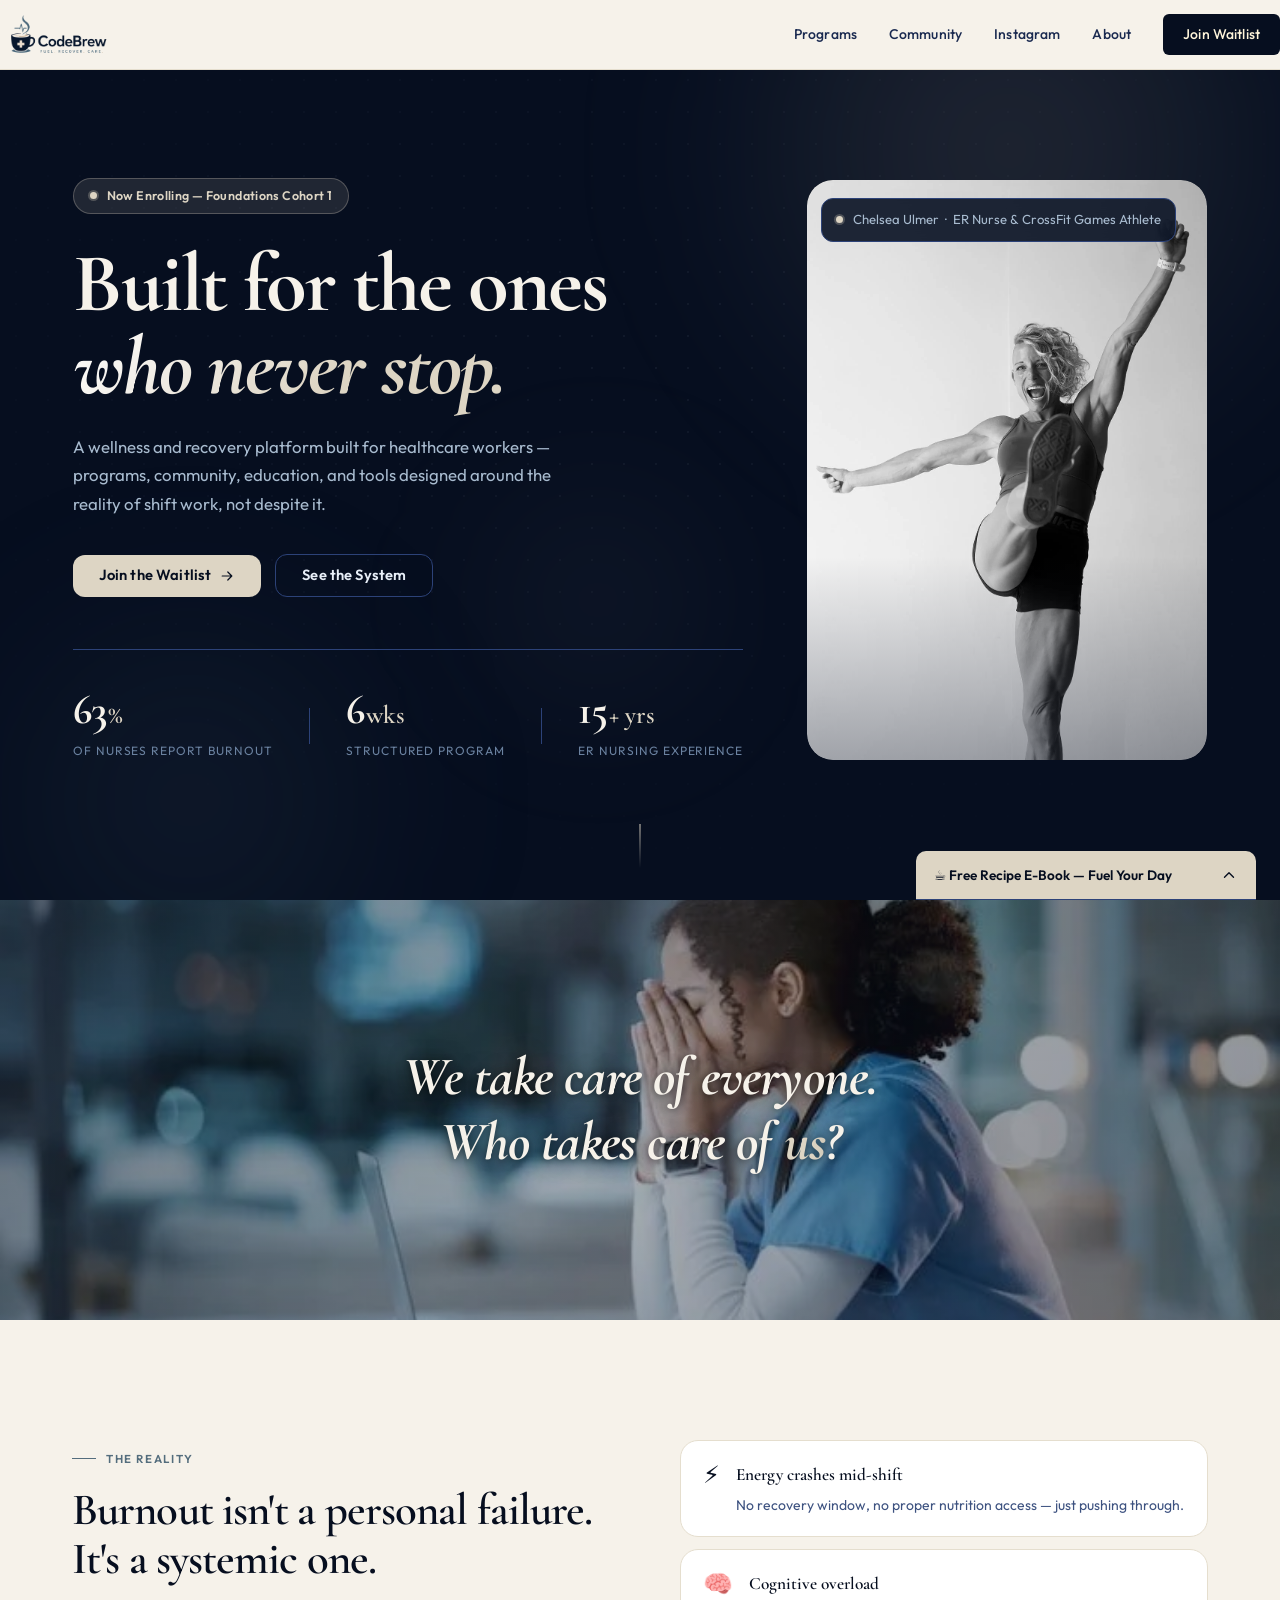
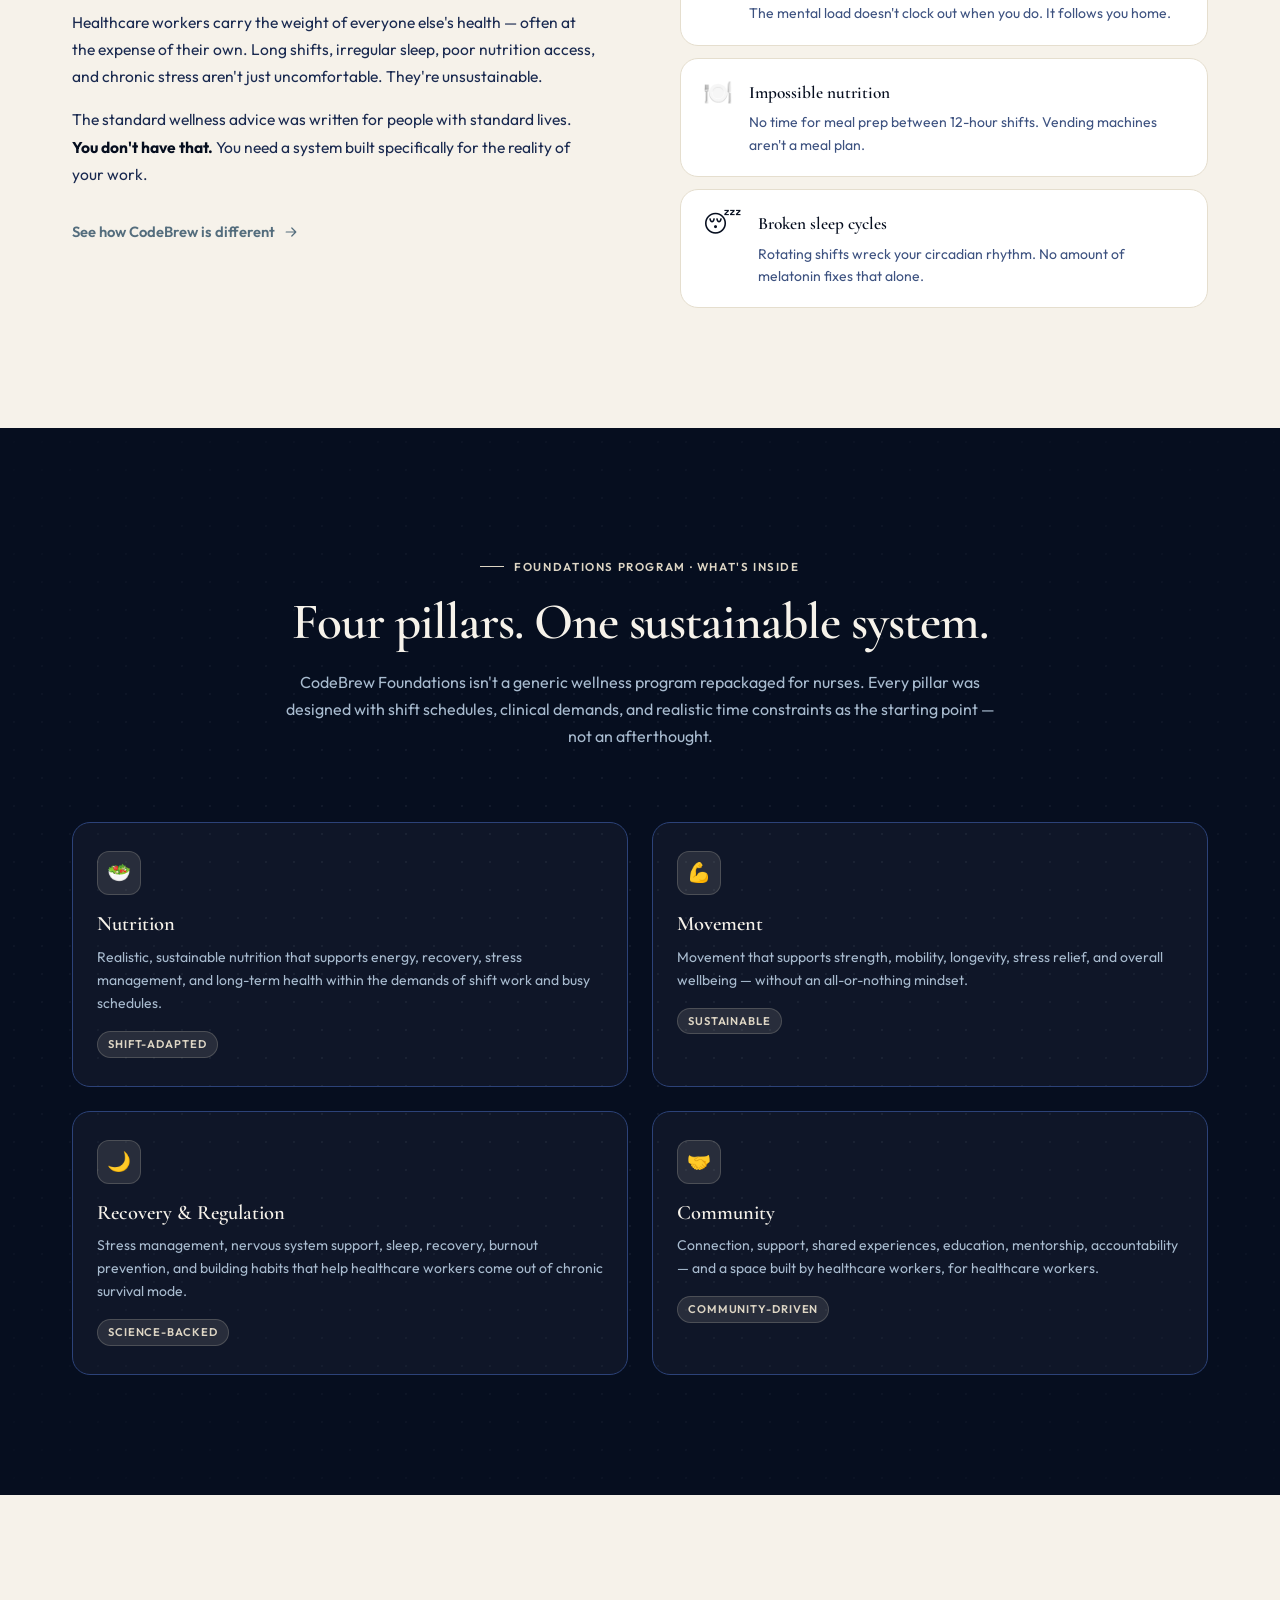
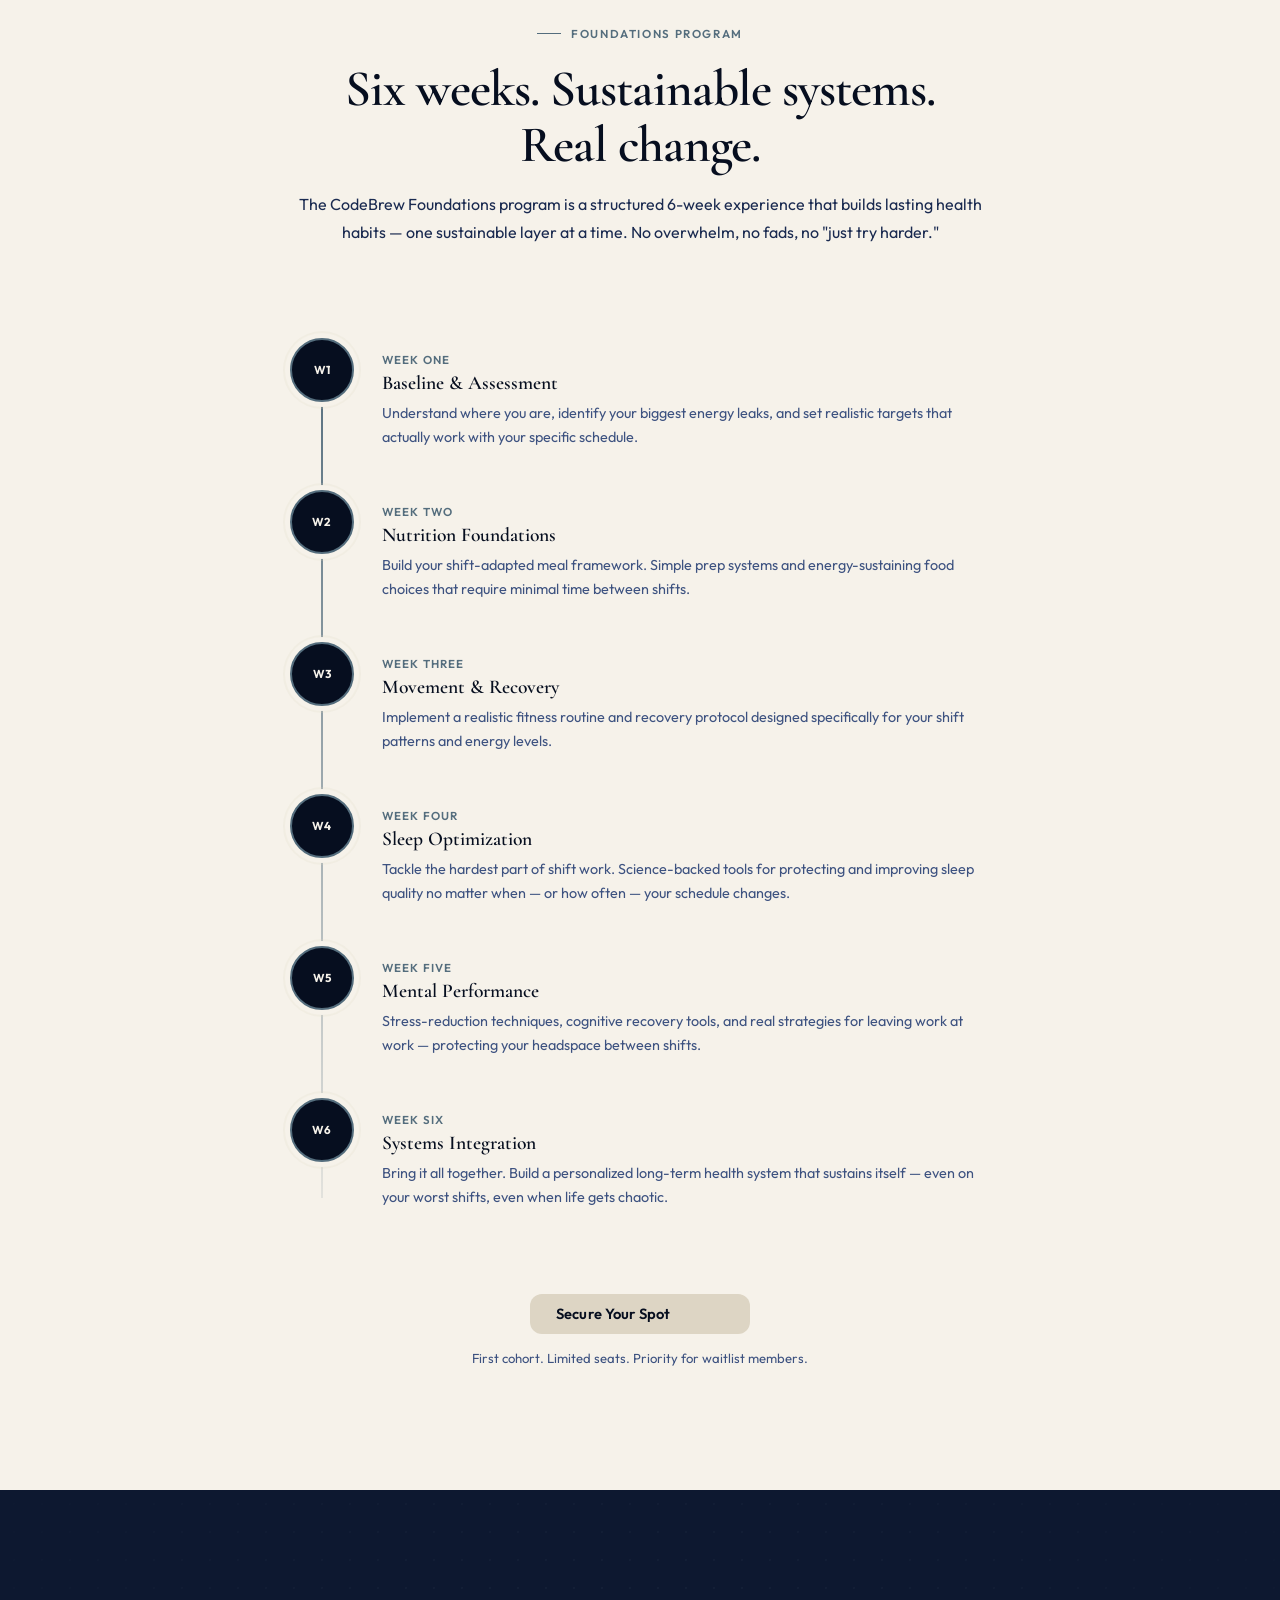
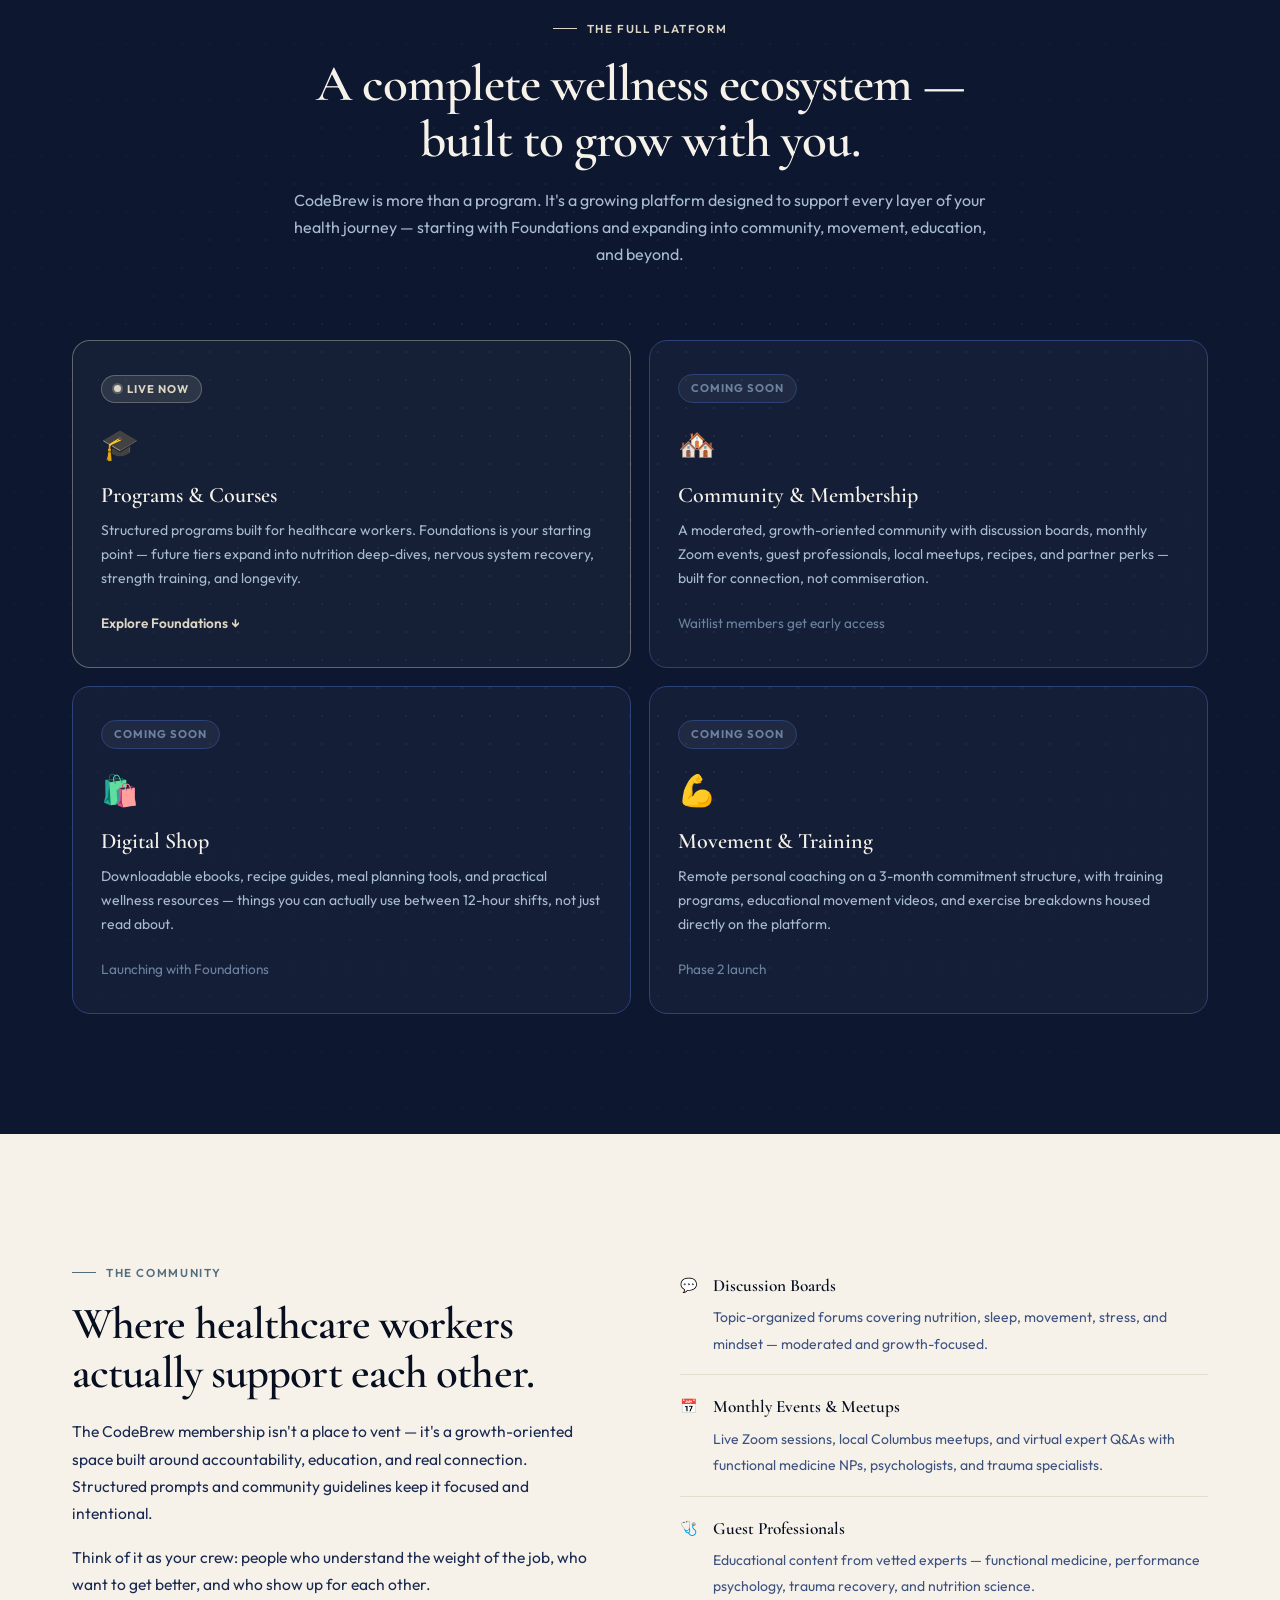
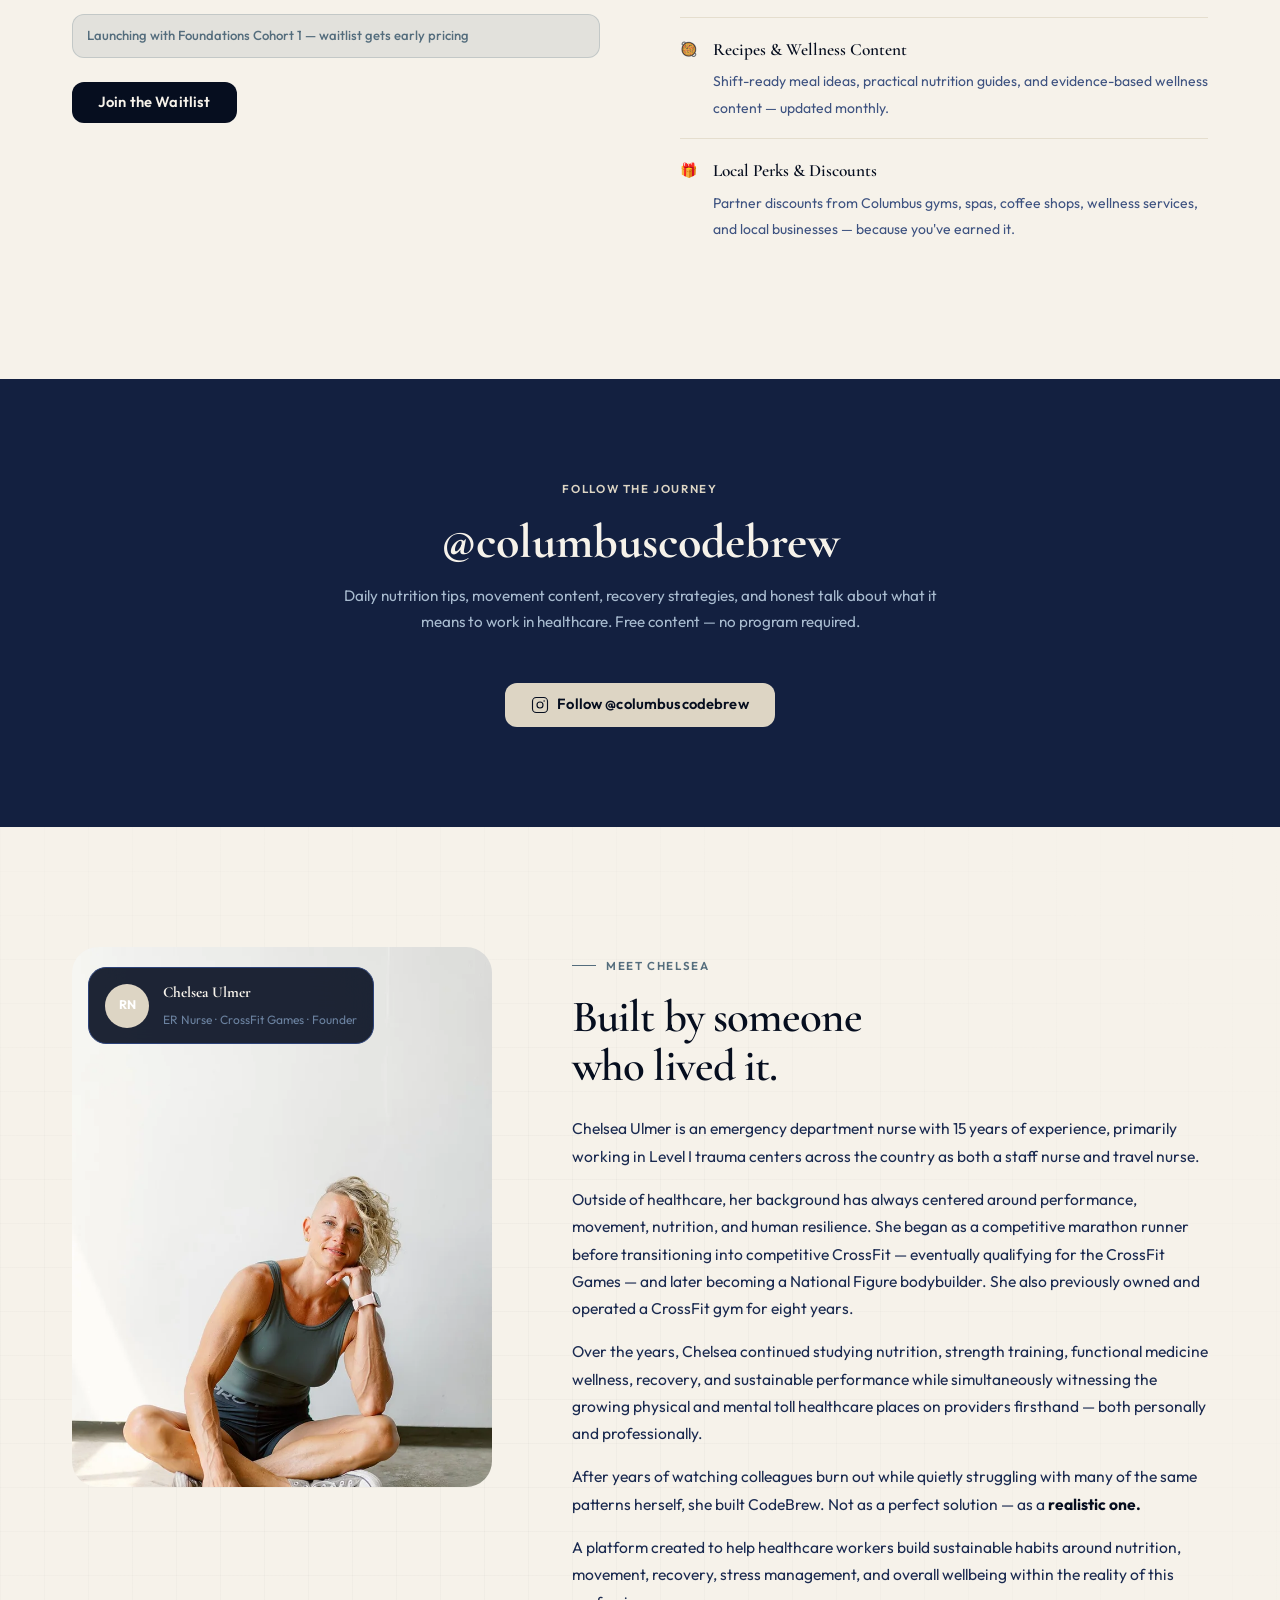
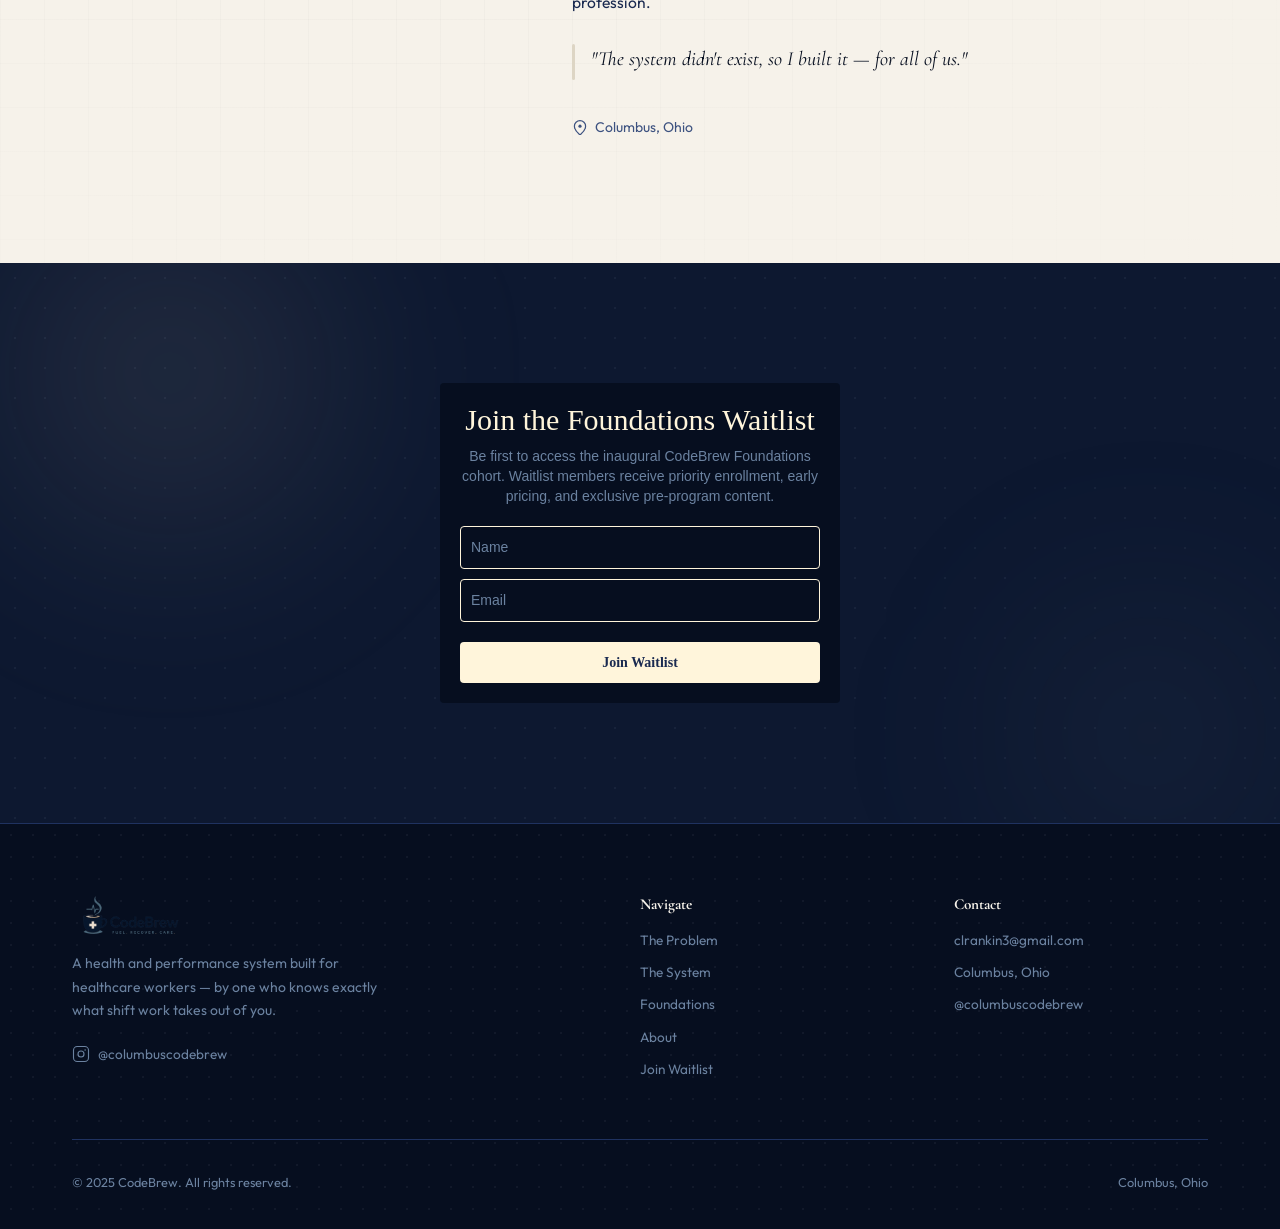
==== commit 45edc23f: "Update ebook download success message Co-Authored-By: Claude Sonnet 4.6 <noreply@anthropic.com>" ====
--- a/index.html
+++ b/index.html
@@ -757,7 +757,7 @@
             <div class="ml-form-successBody row-success" style="display:none;">
               <div class="ml-form-successContent">
                 <h4>Thank you!</h4>
-                <p>You have successfully joined our subscriber list.</p>
+                <p>You will receive an email with a download link.&nbsp;</p>
               </div>
             </div>
           </div>
--- a/styles.css
+++ b/styles.css
@@ -238,15 +238,17 @@
   position: fixed;
   top: 0; left: 0; right: 0;
   z-index: 100;
-  padding: 22px 0;
-  transition: padding 0.35s ease, background 0.35s ease, border-color 0.35s ease;
+  padding: 14px 0;
+  background: var(--cream);
+  border-bottom: 1px solid var(--parchment);
+  transition: padding 0.35s ease, background 0.35s ease, box-shadow 0.35s ease;
 }
 .nav.scrolled {
-  background: rgba(13,21,39,0.96);
+  background: rgba(246,242,234,0.97);
   backdrop-filter: blur(24px);
   -webkit-backdrop-filter: blur(24px);
-  border-bottom: 1px solid var(--border);
-  padding: 14px 0;
+  box-shadow: 0 1px 16px rgba(6,14,31,0.08);
+  padding: 10px 0;
 }
 
 .nav-inner {
@@ -260,10 +262,9 @@
   margin-right: auto;
 }
 .nav-logo-img {
-  height: 38px;
+  height: 40px;
   width: auto;
   display: block;
-  filter: brightness(0) invert(1);
 }
 
 .nav-links {
@@ -276,22 +277,22 @@
   font-family: var(--font-body);
   font-size: 0.875rem;
   font-weight: 500;
-  color: var(--text-warm-sub);
+  color: var(--text-dark-sub);
   letter-spacing: 0.01em;
   transition: color 0.2s;
 }
-.nav-links a:hover { color: var(--cream); }
+.nav-links a:hover { color: var(--dark); }
 
 .nav-cta {
-  background: var(--gold) !important;
-  color: var(--dark) !important;
+  background: var(--dark) !important;
+  color: var(--champagne) !important;
   padding: 9px 20px;
   border-radius: var(--radius-sm);
   font-weight: 600;
   font-size: 0.85rem;
   transition: background 0.2s;
 }
-.nav-cta:hover { background: var(--gold-dark) !important; }
+.nav-cta:hover { background: var(--surface) !important; }
 
 /* Hamburger */
 .nav-hamburger {
@@ -307,7 +308,7 @@
 .nav-hamburger span {
   display: block;
   width: 24px; height: 2px;
-  background: var(--cream);
+  background: var(--dark);
   border-radius: 2px;
   transition: all 0.3s ease;
 }
@@ -1418,19 +1419,17 @@
     display: none;
     position: absolute;
     top: 100%; left: 0; right: 0;
-    background: rgba(13,21,39,0.97);
-    backdrop-filter: blur(24px);
-    -webkit-backdrop-filter: blur(24px);
+    background: var(--cream);
     flex-direction: column;
     gap: 0;
-    border-bottom: 1px solid var(--border);
+    border-bottom: 1px solid var(--parchment);
     padding: 8px 0;
   }
   .nav-links.open  { display: flex; }
   .nav-links a     {
     padding: 14px 24px;
     font-size: 1rem;
-    border-bottom: 1px solid var(--border);
+    border-bottom: 1px solid var(--parchment);
   }
   .nav-links a:last-child { border-bottom: none; }
   .nav-cta    { border-radius: 0; padding: 14px 24px; }
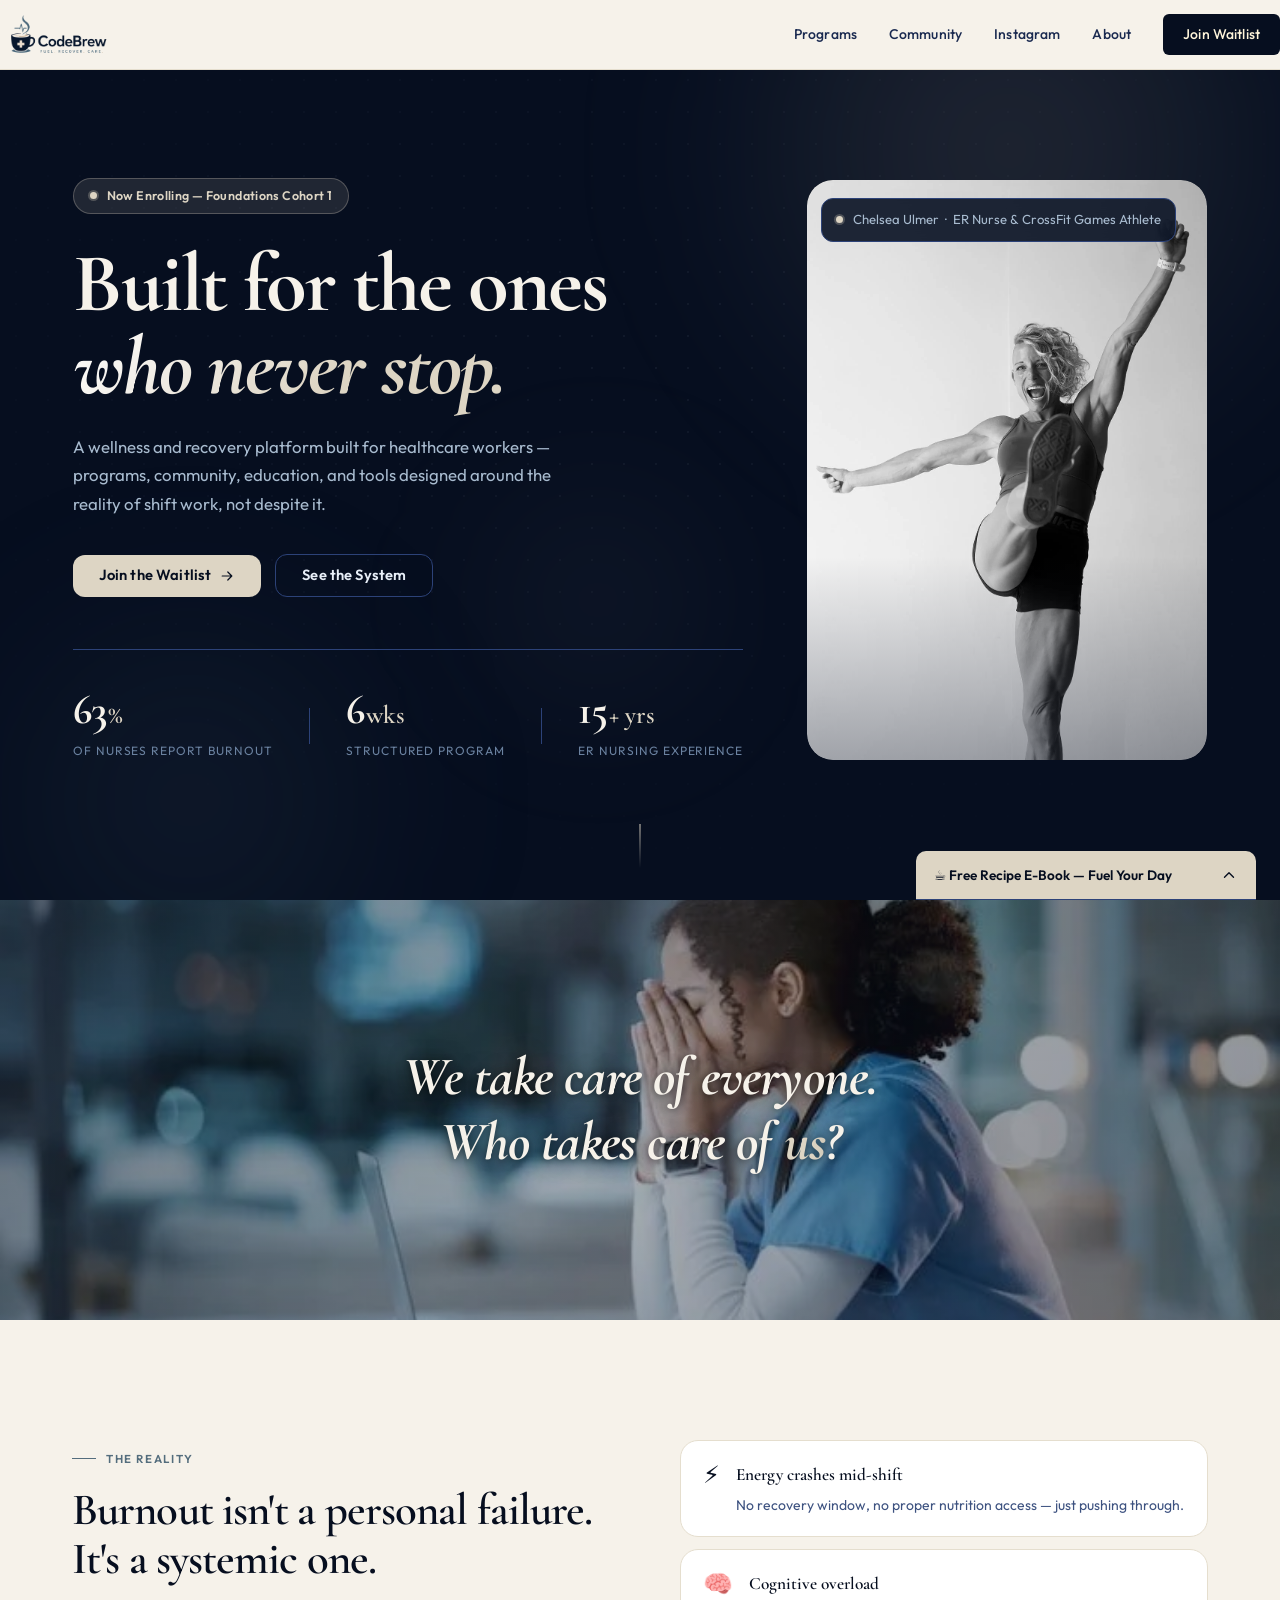
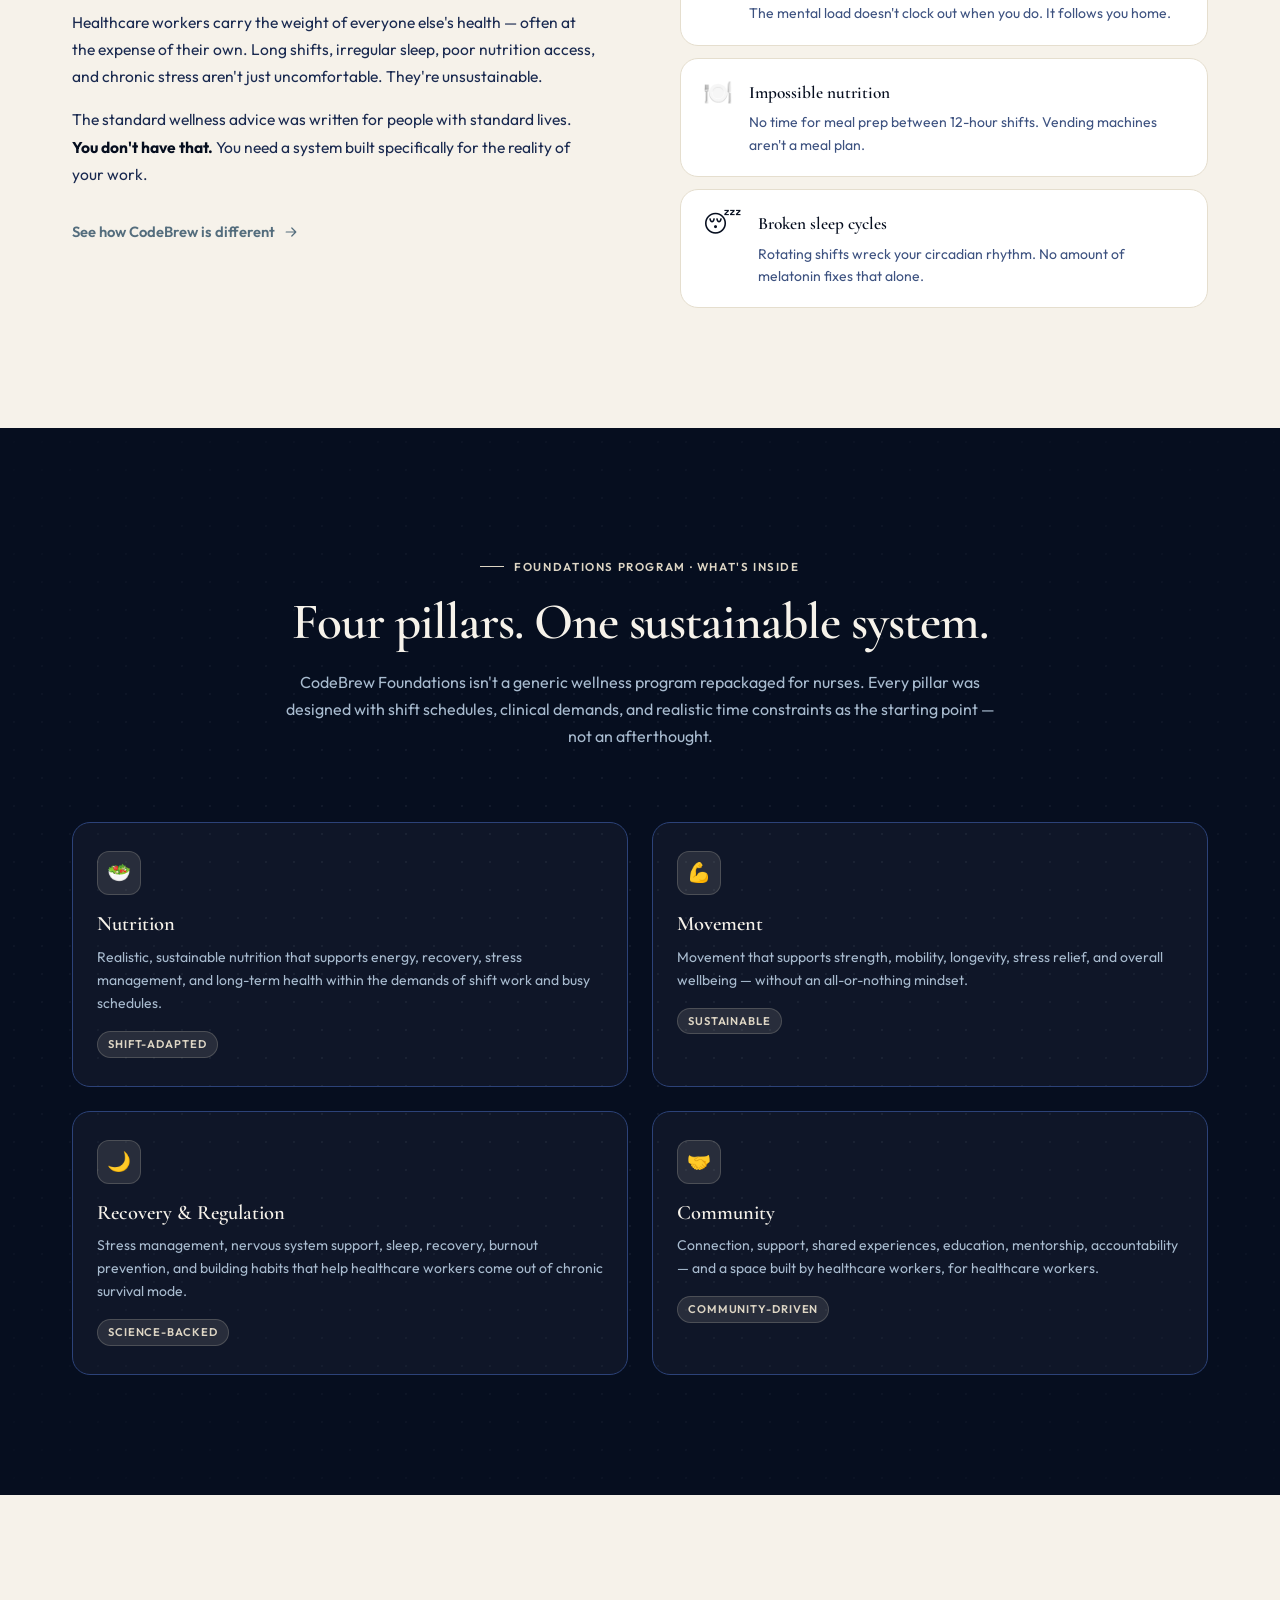
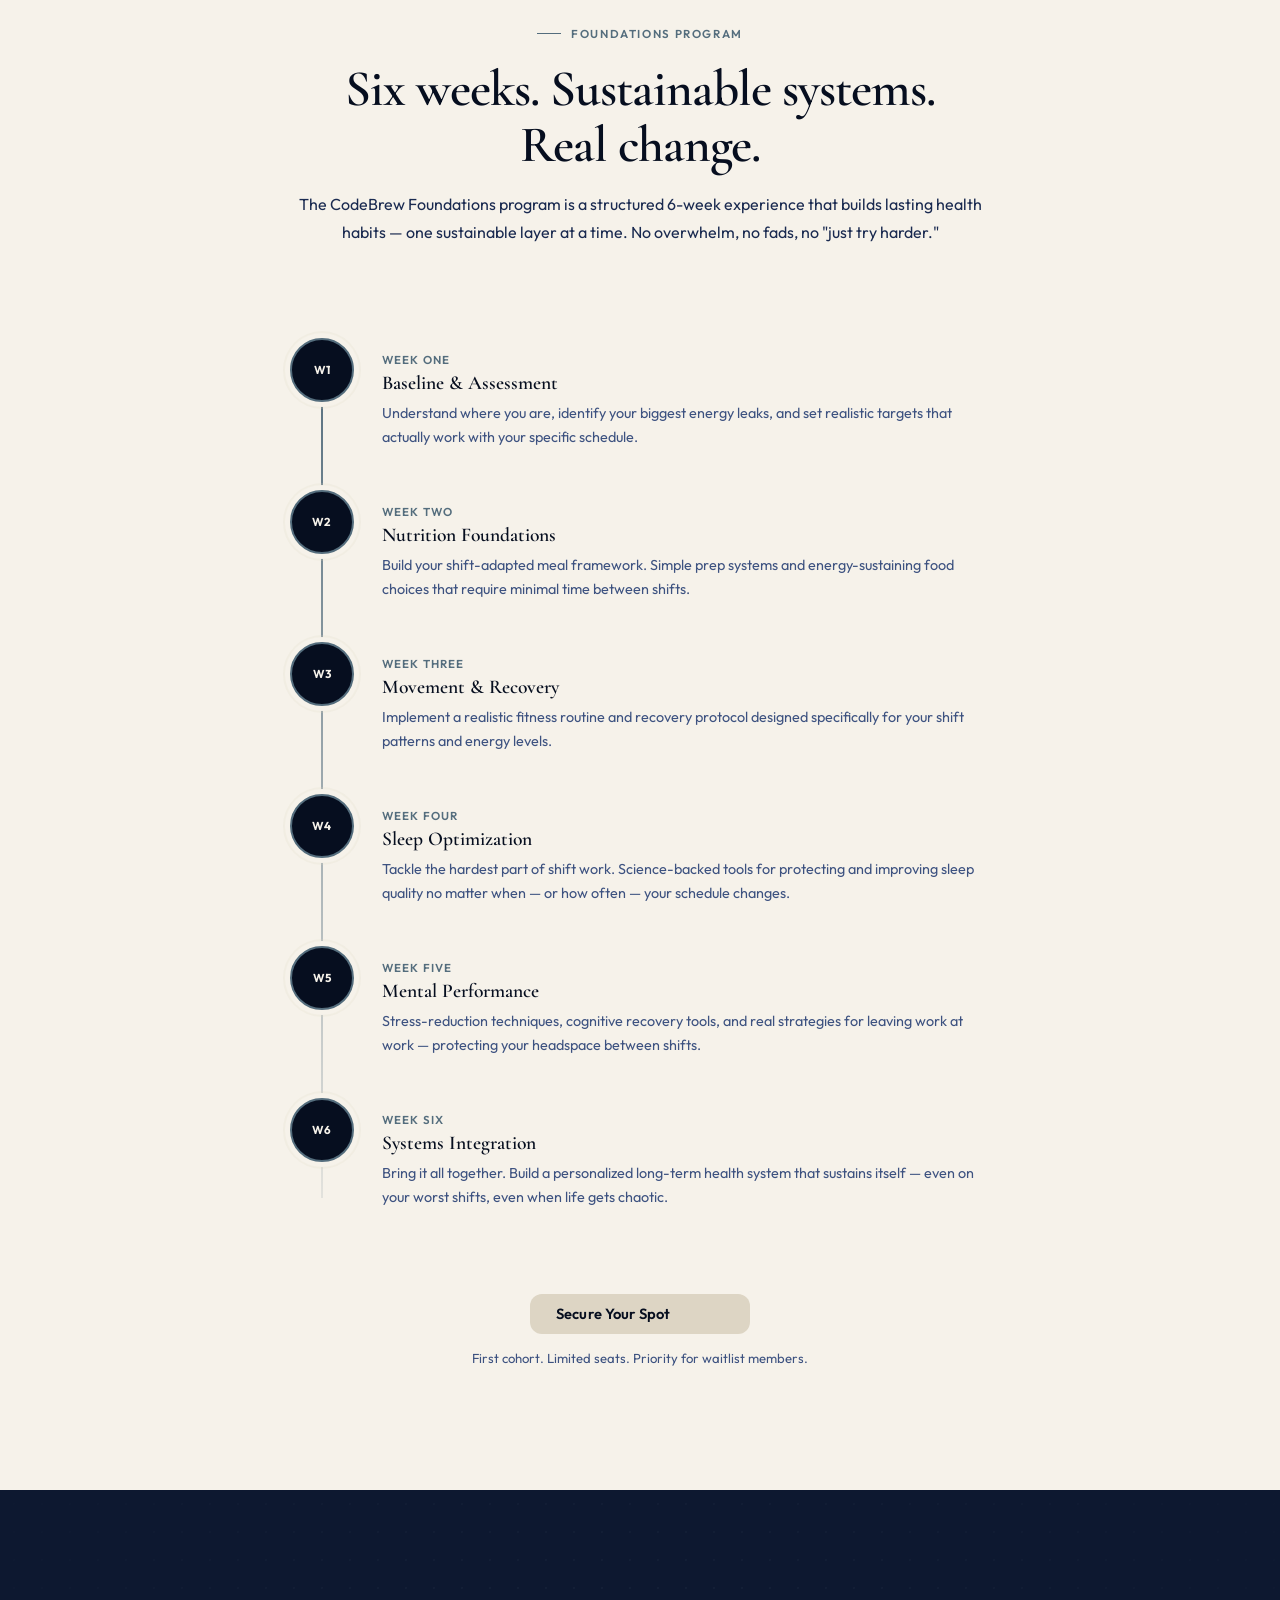
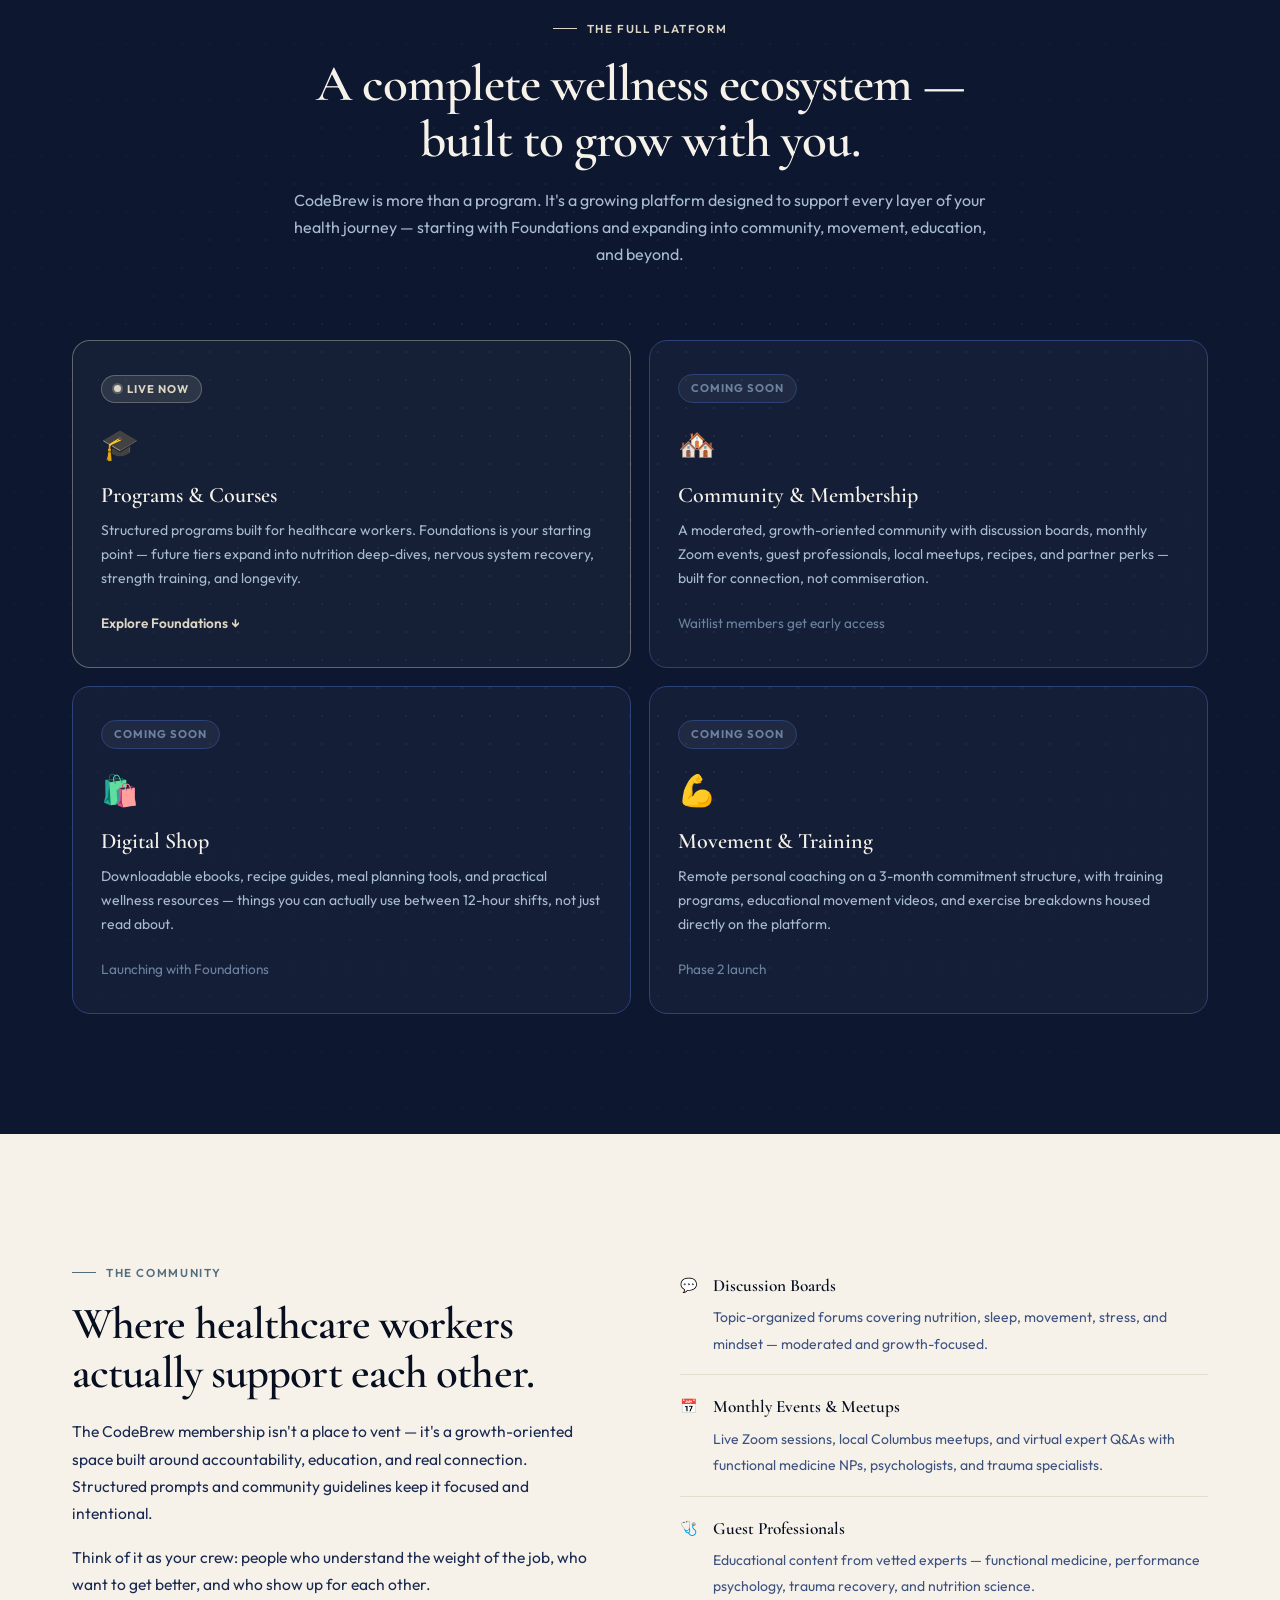
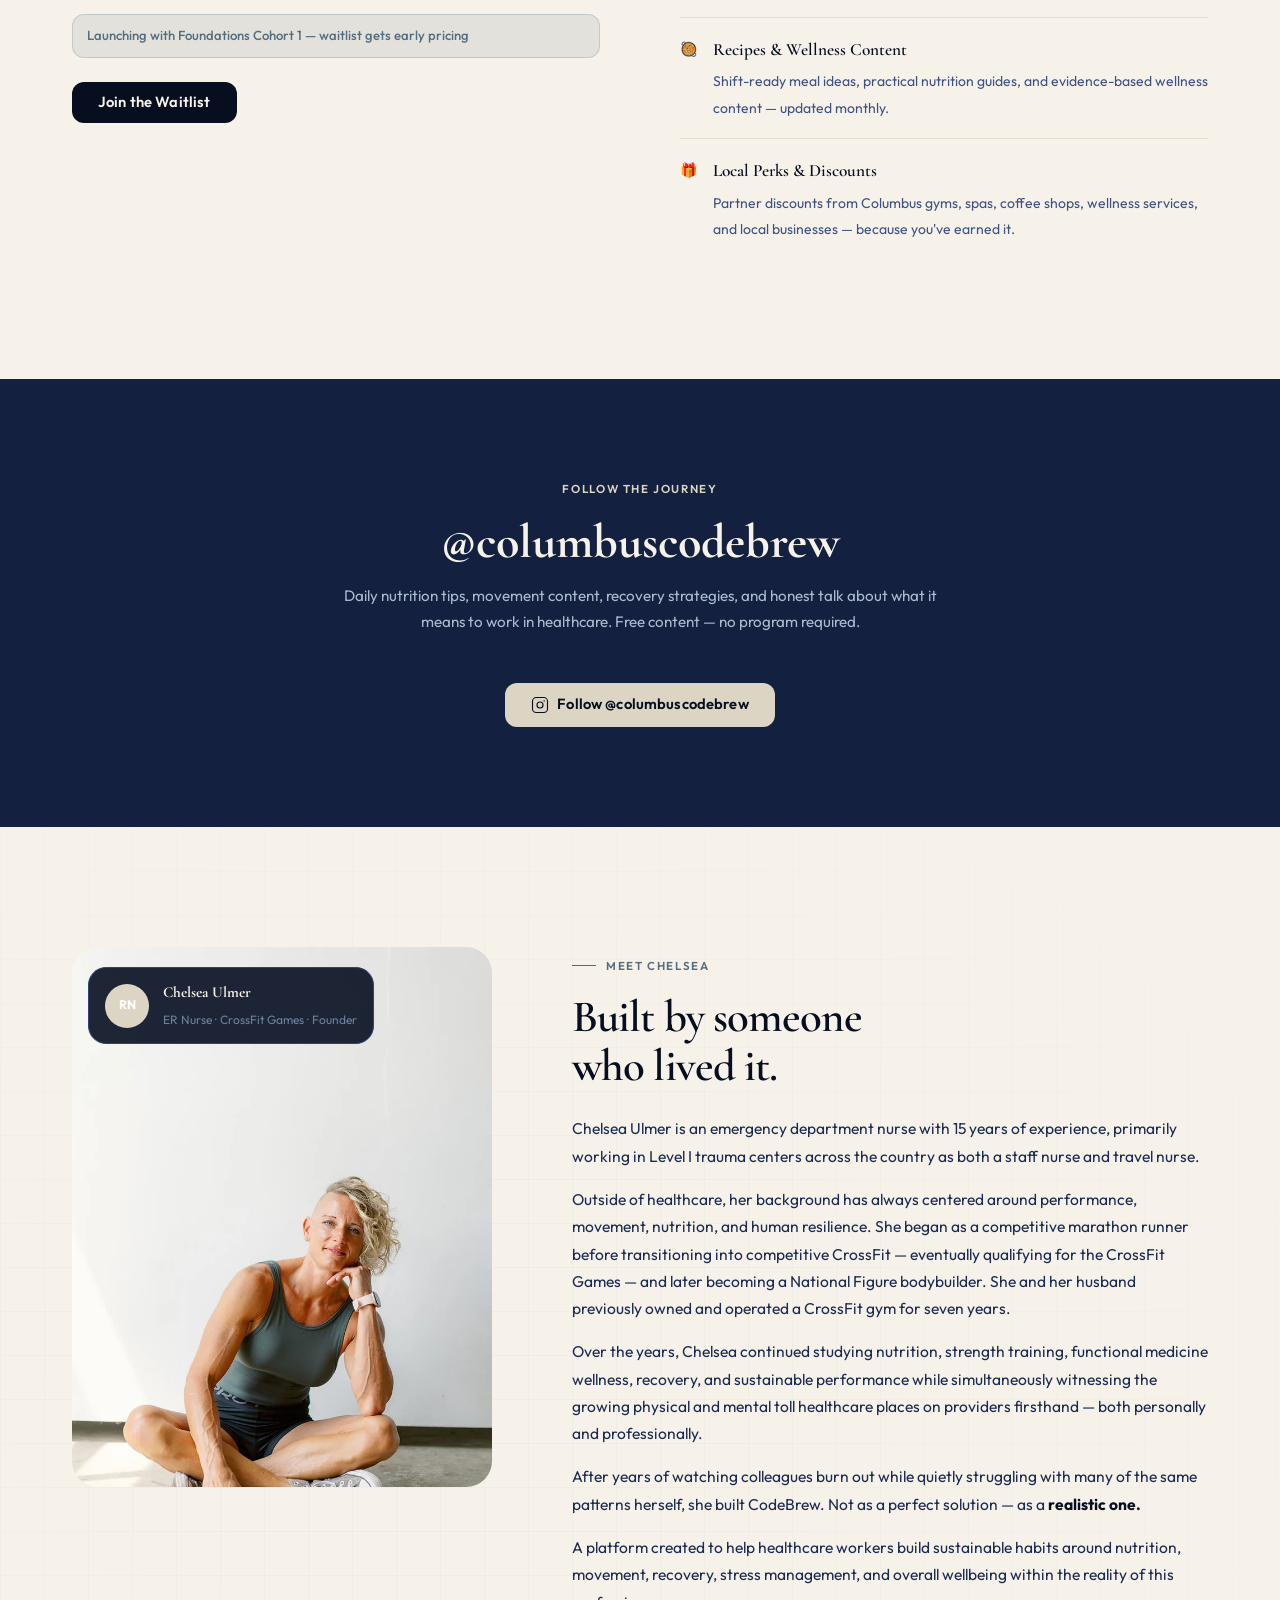
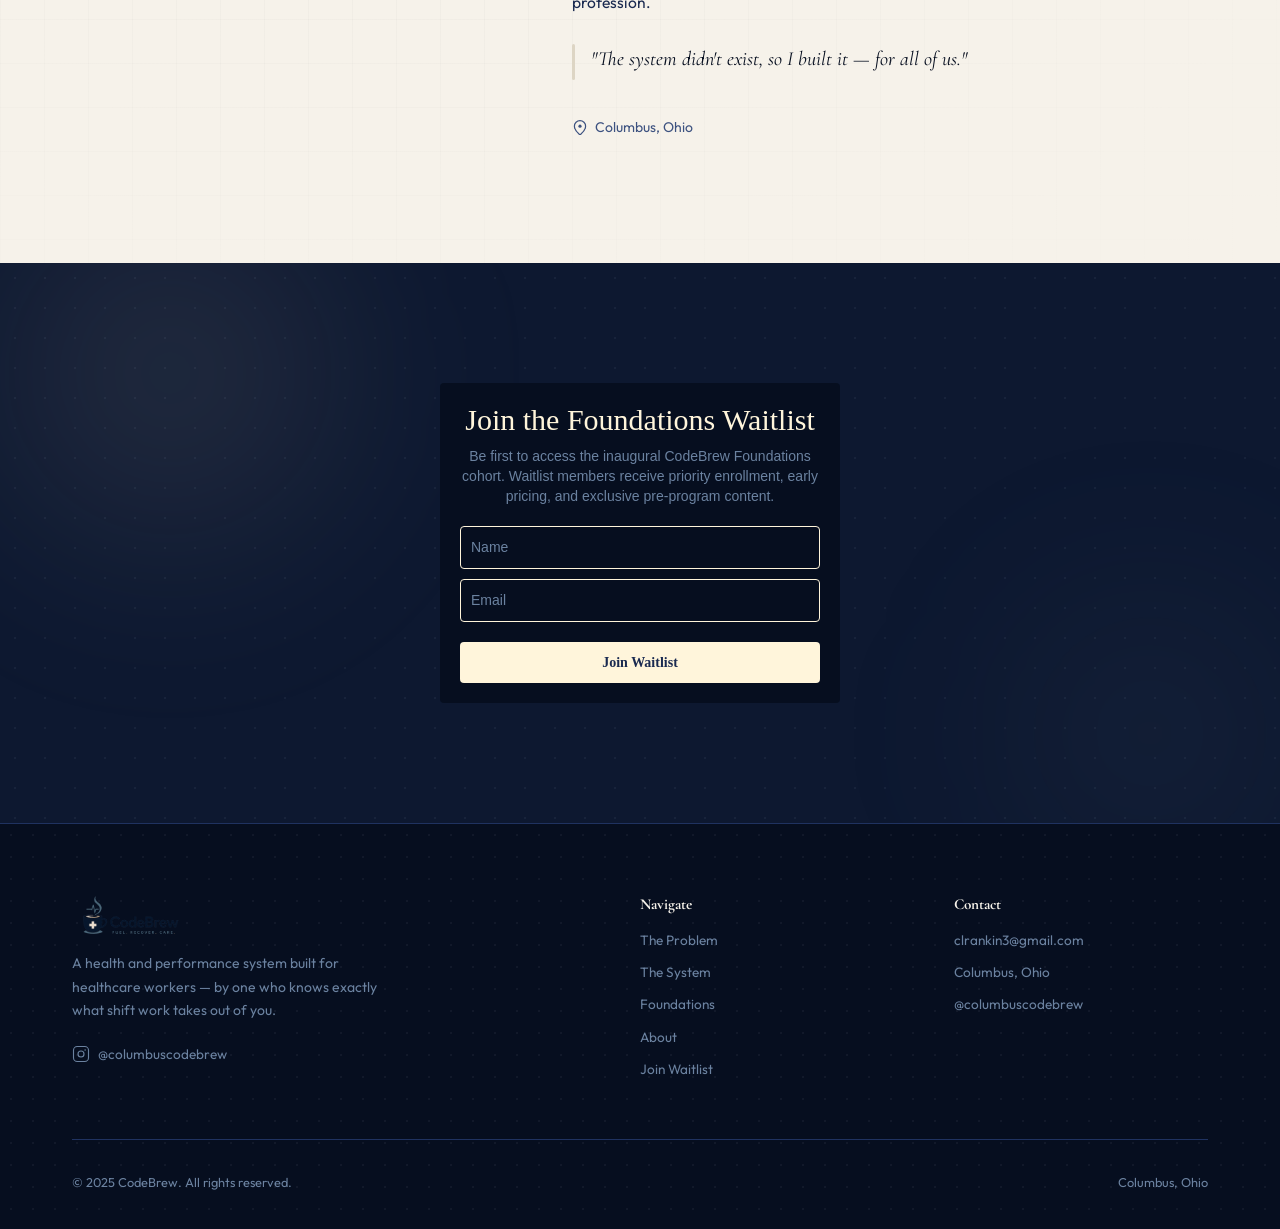
==== commit 0bf3629e: "Update CrossFit gym bio detail Co-Authored-By: Claude Sonnet 4.6 <noreply@anthropic.com>" ====
--- a/index.html
+++ b/index.html
@@ -603,7 +603,7 @@
           <span class="section-label">Meet Chelsea</span>
           <h2>Built by someone<br>who lived it.</h2>
           <p>Chelsea Ulmer is an emergency department nurse with 15 years of experience, primarily working in Level I trauma centers across the country as both a staff nurse and travel nurse.</p>
-          <p>Outside of healthcare, her background has always centered around performance, movement, nutrition, and human resilience. She began as a competitive marathon runner before transitioning into competitive CrossFit — eventually qualifying for the CrossFit Games — and later becoming a National Figure bodybuilder. She also previously owned and operated a CrossFit gym for eight years.</p>
+          <p>Outside of healthcare, her background has always centered around performance, movement, nutrition, and human resilience. She began as a competitive marathon runner before transitioning into competitive CrossFit — eventually qualifying for the CrossFit Games — and later becoming a National Figure bodybuilder. She and her husband previously owned and operated a CrossFit gym for seven years.</p>
           <p>Over the years, Chelsea continued studying nutrition, strength training, functional medicine wellness, recovery, and sustainable performance while simultaneously witnessing the growing physical and mental toll healthcare places on providers firsthand — both personally and professionally.</p>
           <p>After years of watching colleagues burn out while quietly struggling with many of the same patterns herself, she built CodeBrew. Not as a perfect solution — as a <strong>realistic one.</strong></p>
           <p>A platform created to help healthcare workers build sustainable habits around nutrition, movement, recovery, stress management, and overall wellbeing within the reality of this profession.</p>
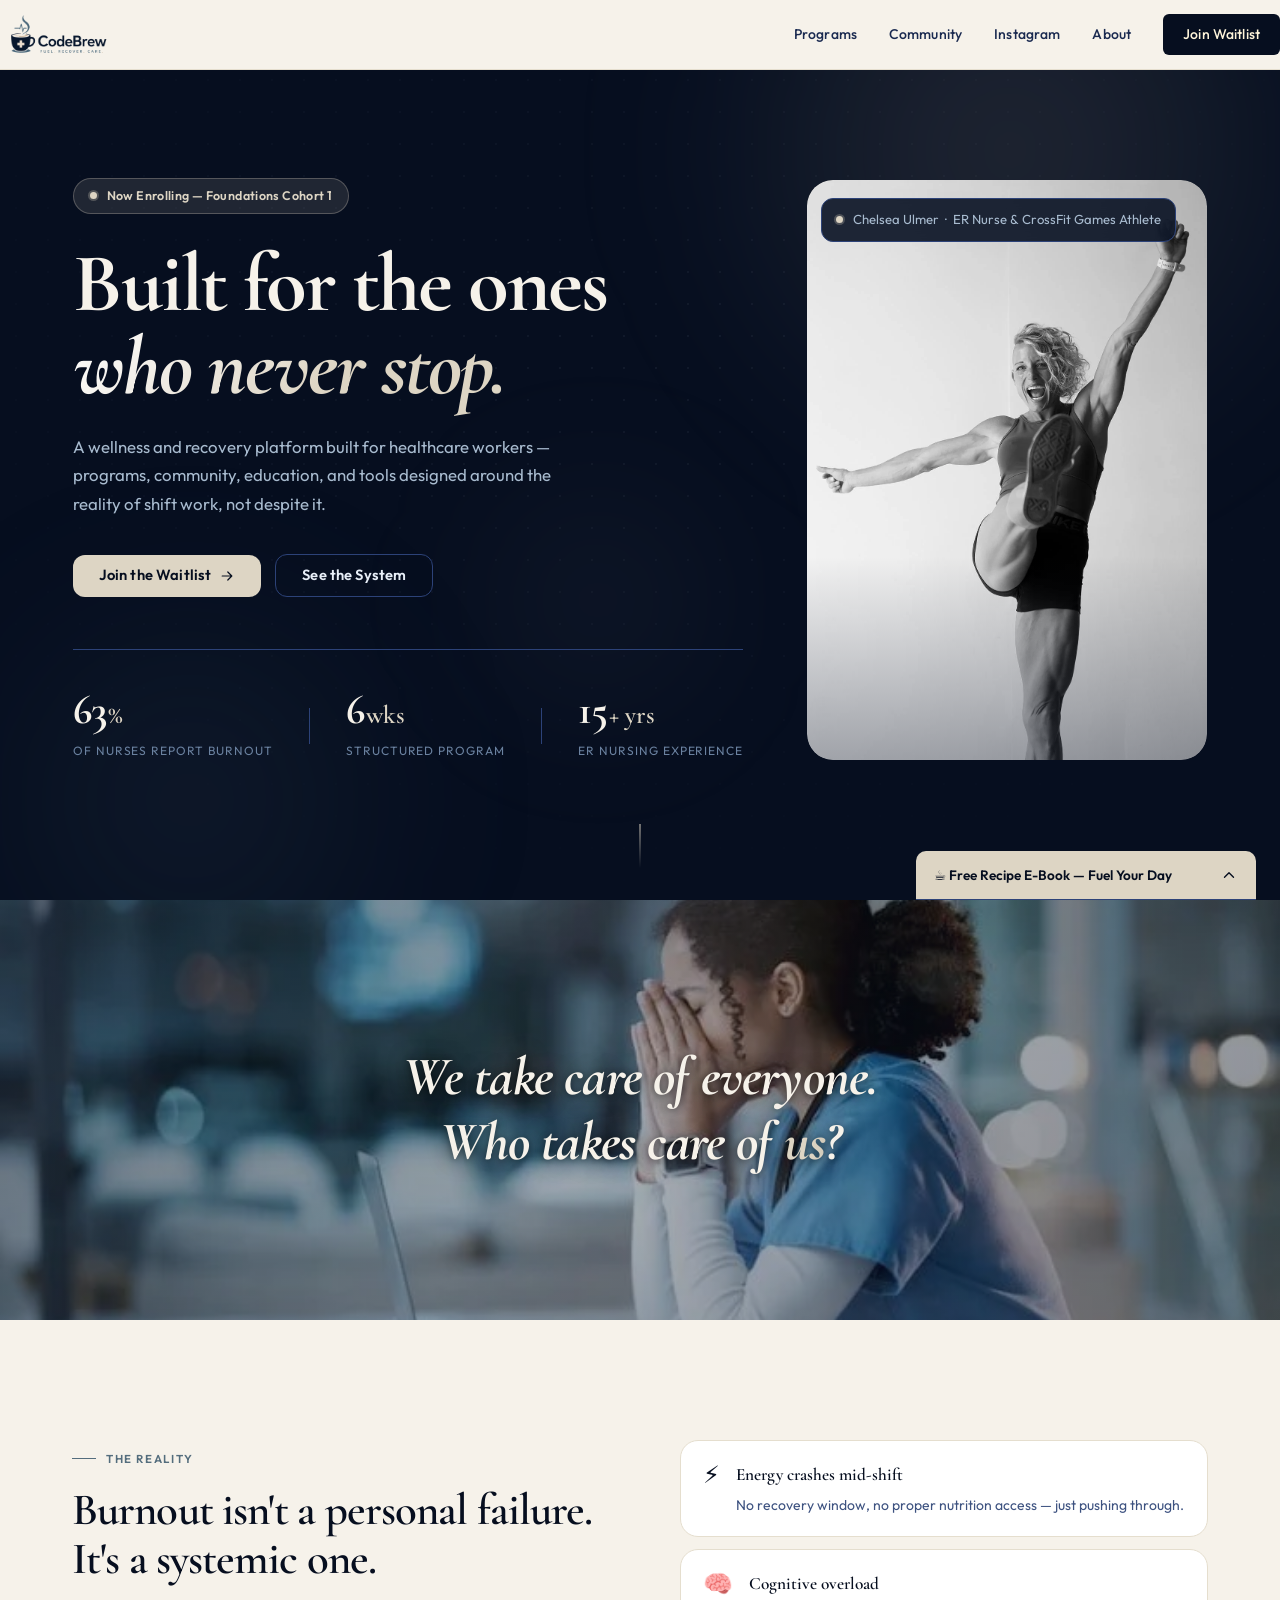
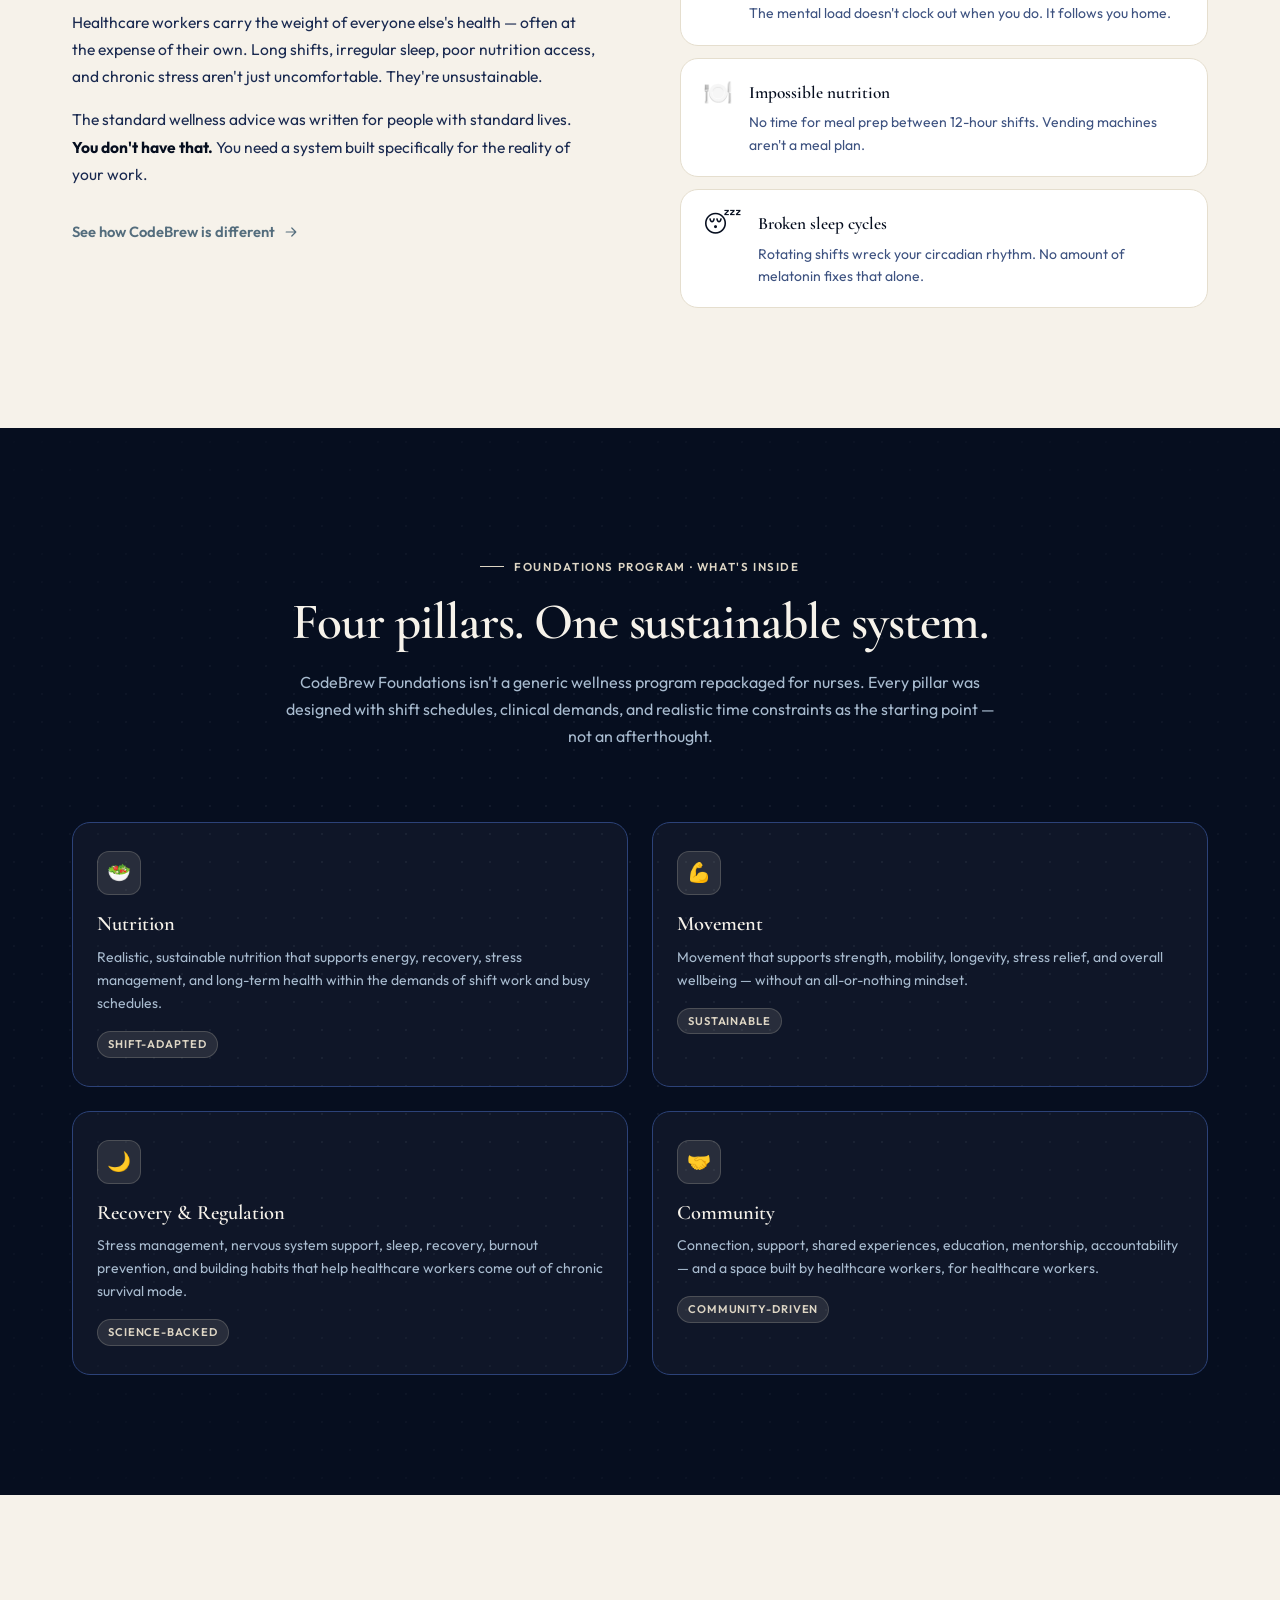
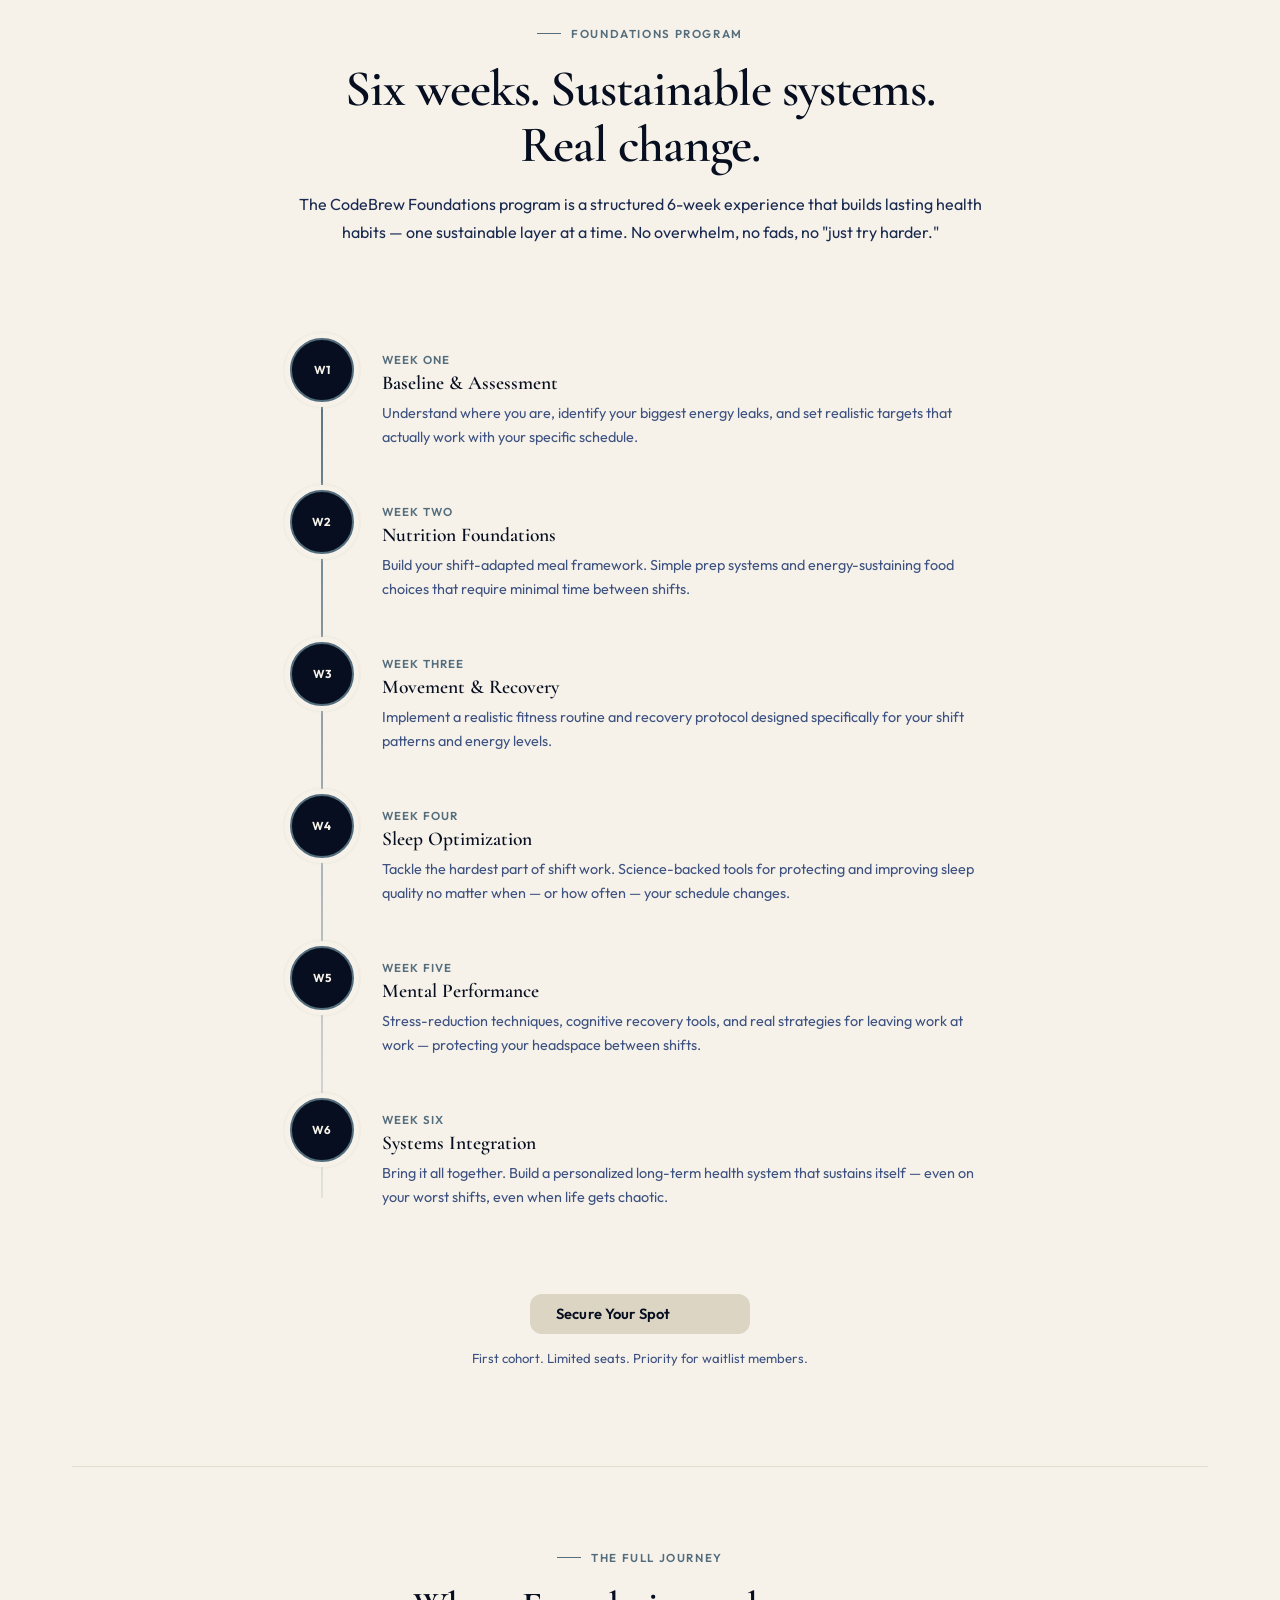
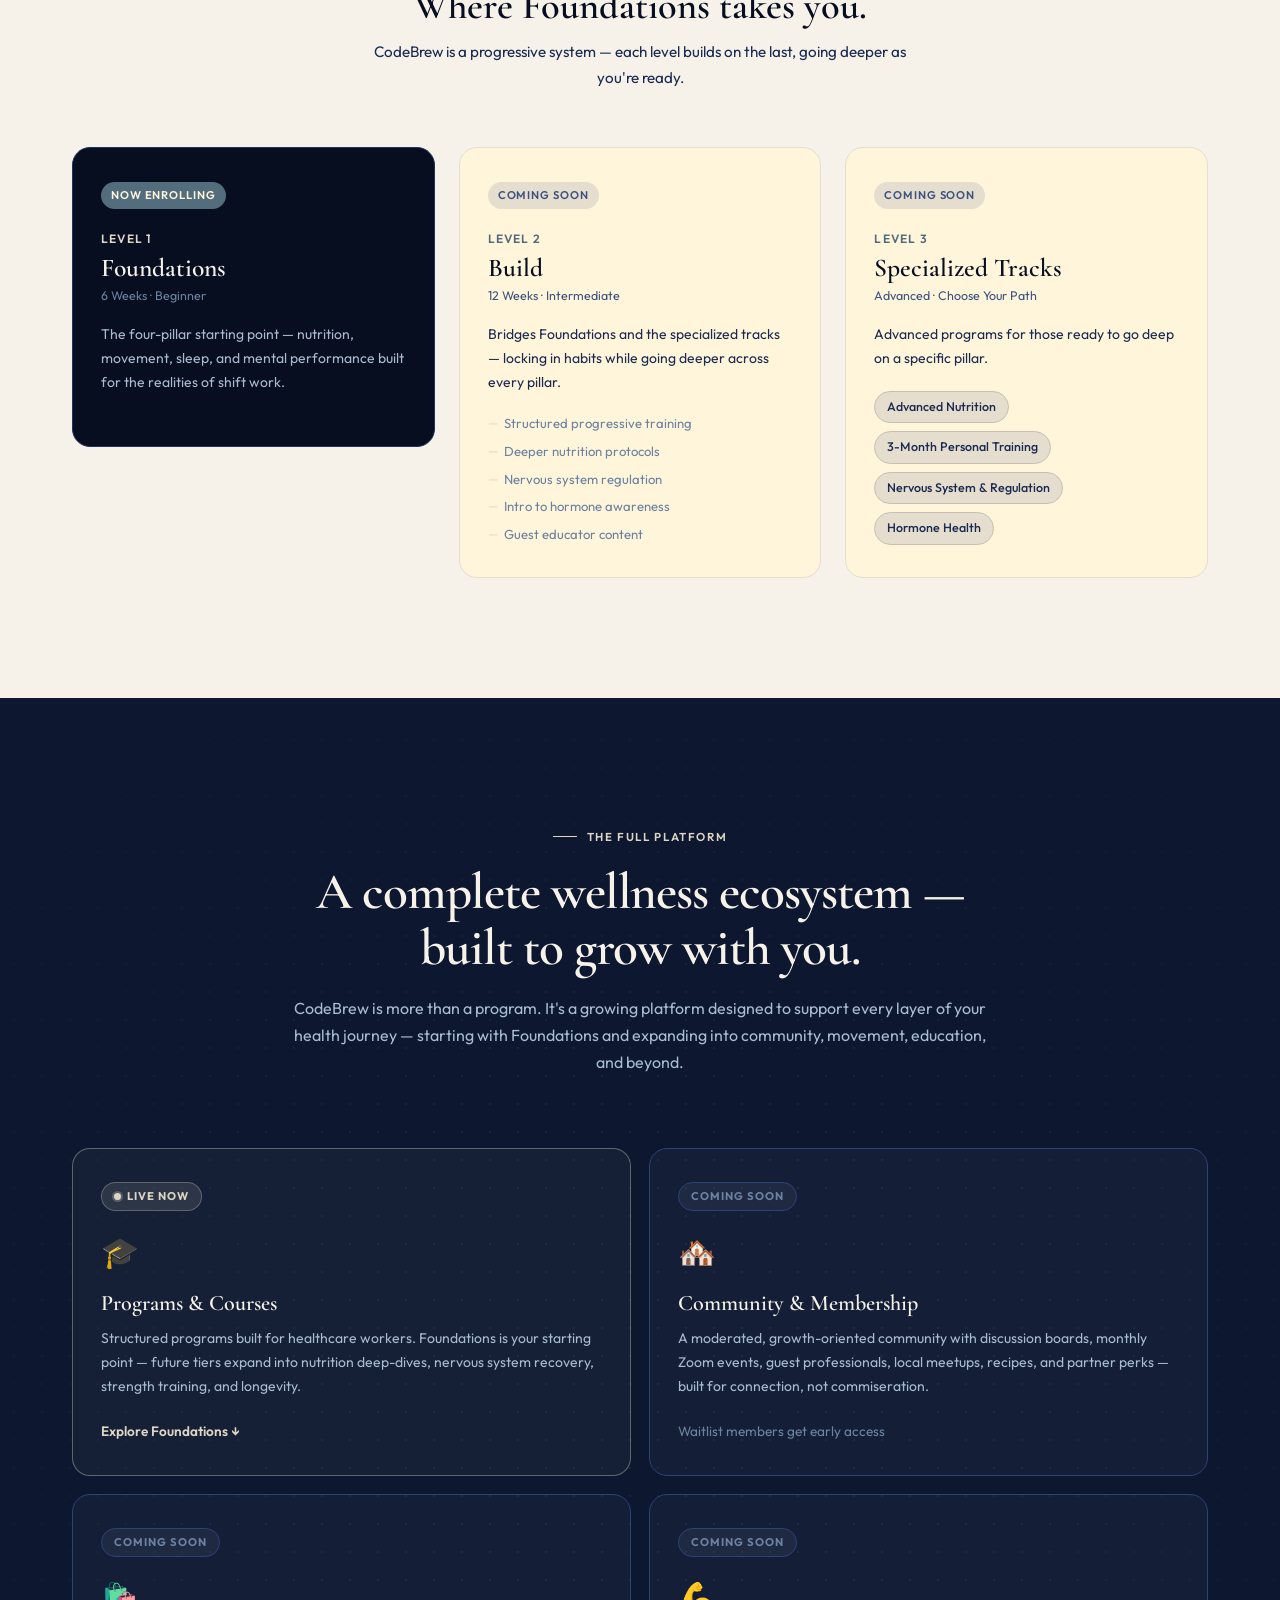
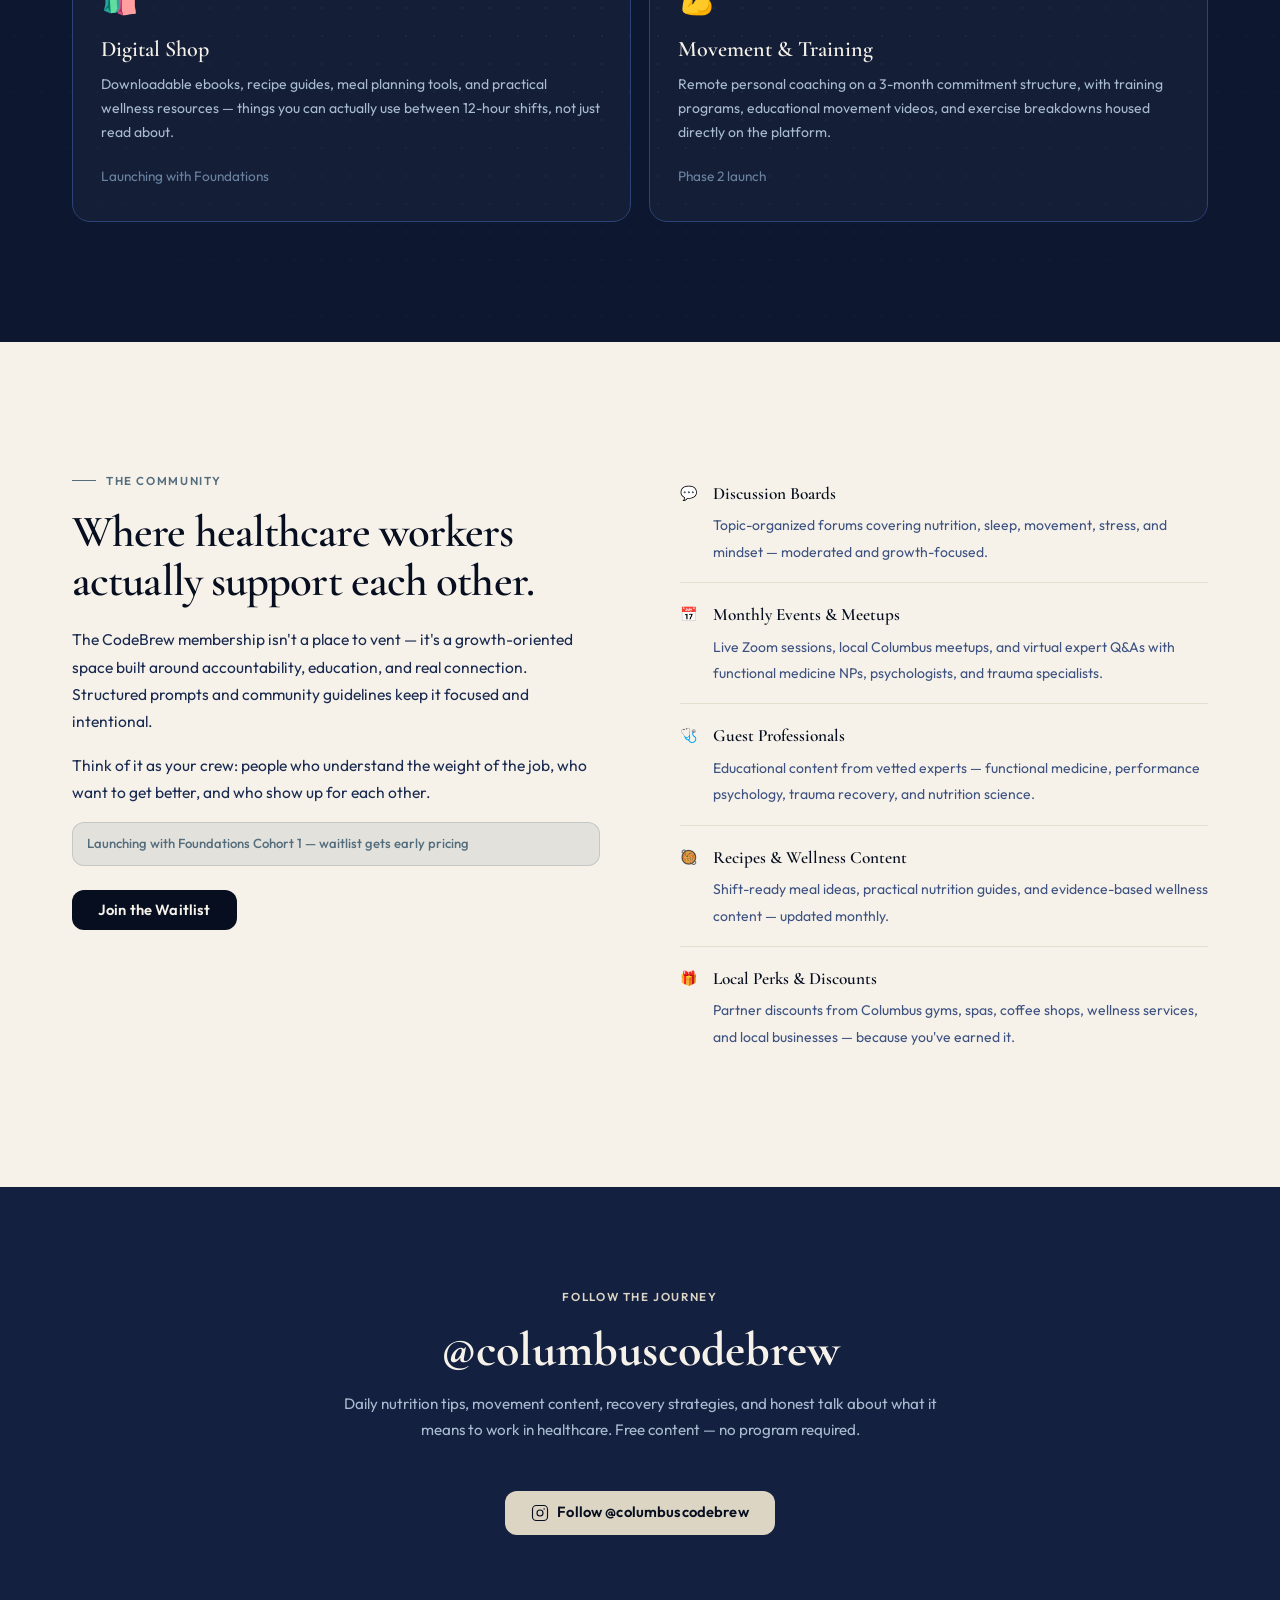
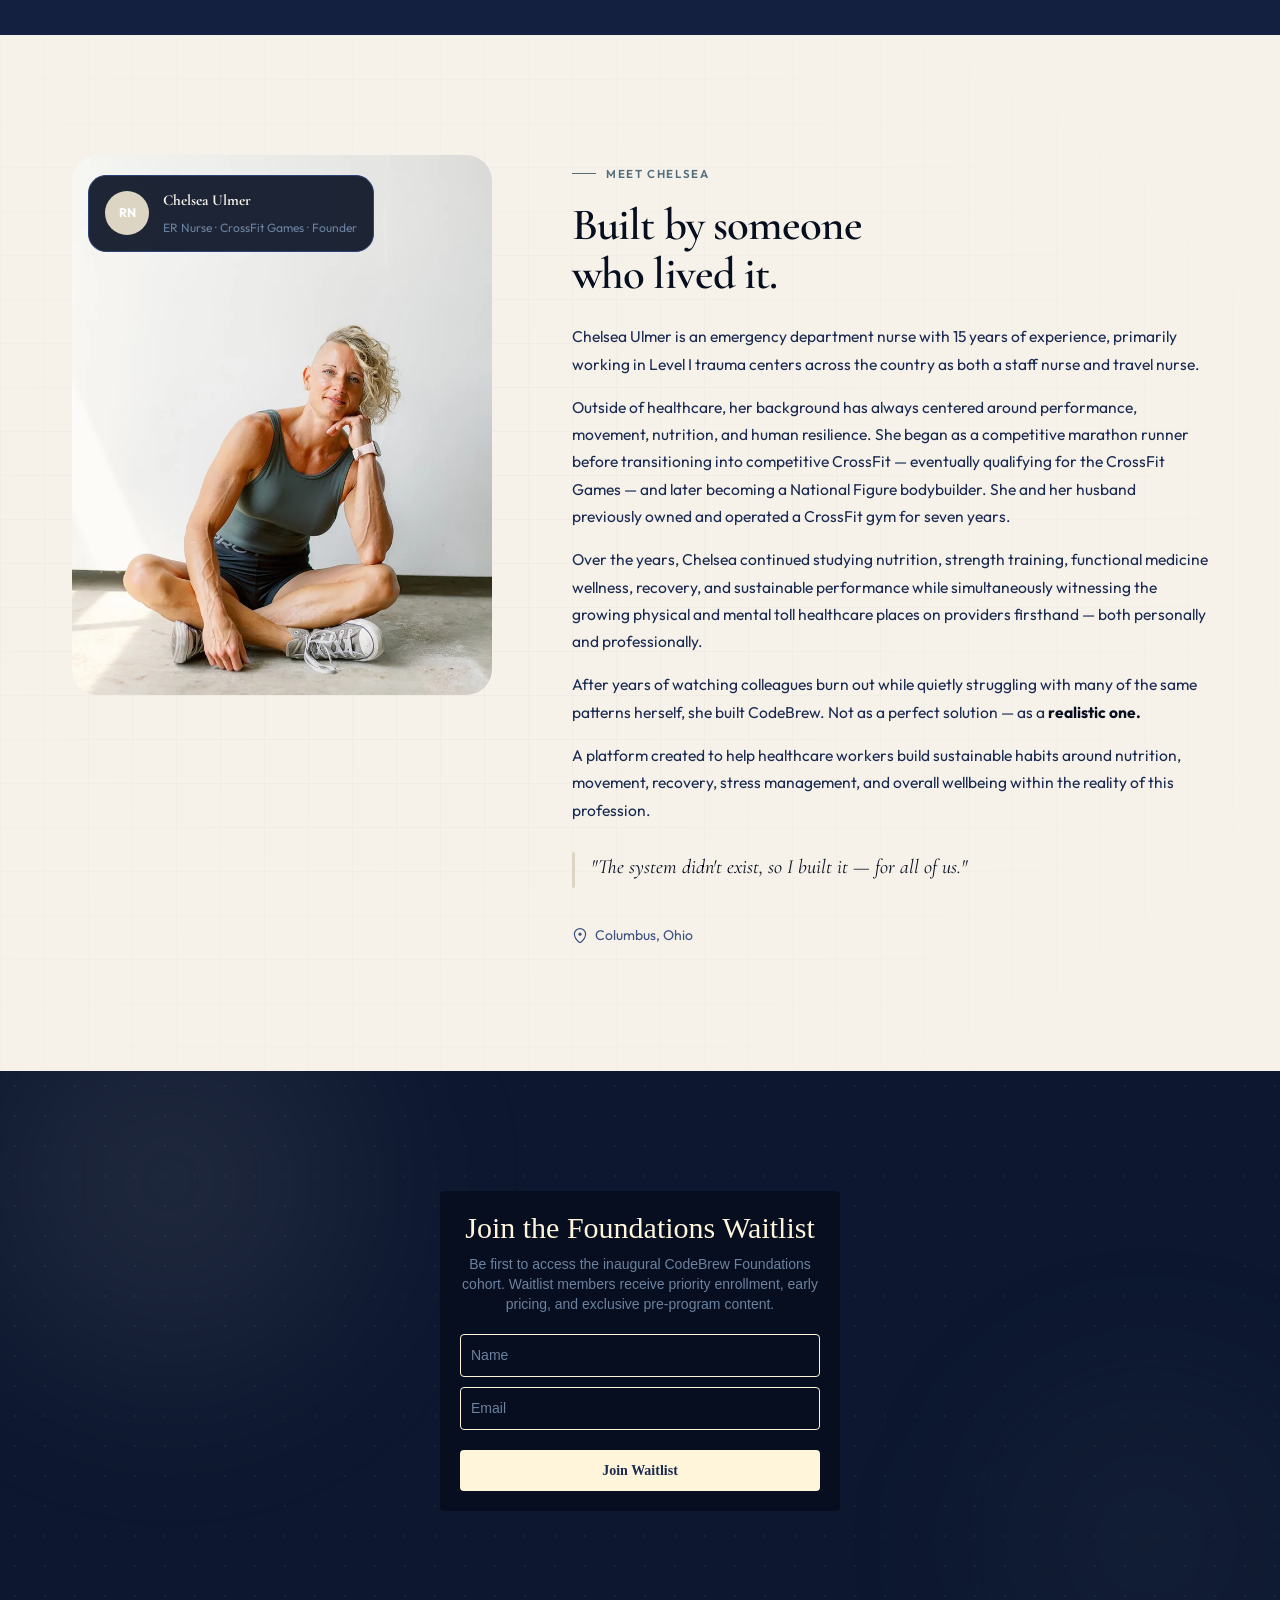
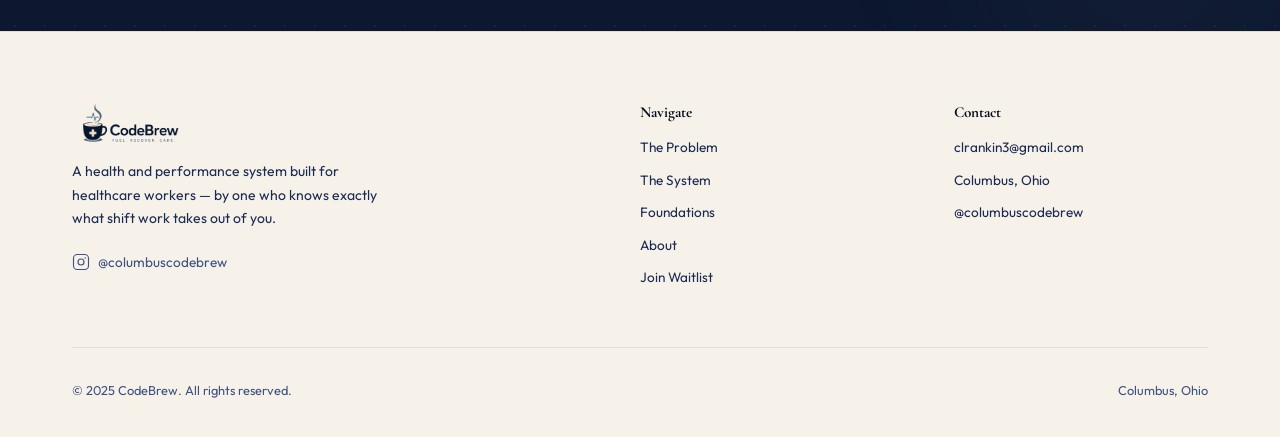
==== commit 8bdceab2: "Add coming soon program roadmap (Level 2 Build + Level 3 Tracks) Co-Authored-By: Claude Sonnet 4.6 <" ====
--- a/index.html
+++ b/index.html
@@ -186,6 +186,16 @@
     #mlb2-41297787.ml-form-embedContainer .ml-form-embedWrapper .ml-form-embedBody .ml-form-embedSubmit button.loading { display: none; }
     #mlb2-41297787.ml-form-embedContainer .ml-form-embedWrapper .ml-form-embedBody .ml-form-embedSubmit button:hover { background-color: #FFF5DB !important; }
   </style>
+  <script async defer src="https://app.visitortracking.com/assets/js/tracer.js"></script>
+  <script>
+    function init_tracer() {
+      var tracer = new Tracer({
+        websiteId: '641f1cf9-ed65-4104-804b-c5f84059bb00',
+        async: true,
+        debug: false
+      });
+    }
+  </script>
 </head>
 <body>
 
@@ -457,6 +467,55 @@
       <div class="program-cta reveal-up">
         <a href="#join" class="btn btn-primary">Secure Your Spot</a>
         <p>First cohort. Limited seats. Priority for waitlist members.</p>
+      </div>
+
+      <!-- PROGRAM ROADMAP -->
+      <div class="program-roadmap reveal-up">
+        <div class="roadmap-header">
+          <span class="section-label">The Full Journey</span>
+          <h3>Where Foundations takes you.</h3>
+          <p>CodeBrew is a progressive system — each level builds on the last, going deeper as you're ready.</p>
+        </div>
+        <div class="roadmap-grid">
+
+          <div class="roadmap-card roadmap-current">
+            <div class="roadmap-badge badge-active">Now Enrolling</div>
+            <div class="roadmap-level">Level 1</div>
+            <h4>Foundations</h4>
+            <p class="roadmap-duration">6 Weeks &middot; Beginner</p>
+            <p>The four-pillar starting point — nutrition, movement, sleep, and mental performance built for the realities of shift work.</p>
+          </div>
+
+          <div class="roadmap-card roadmap-soon">
+            <div class="roadmap-badge badge-soon">Coming Soon</div>
+            <div class="roadmap-level">Level 2</div>
+            <h4>Build</h4>
+            <p class="roadmap-duration">12 Weeks &middot; Intermediate</p>
+            <p>Bridges Foundations and the specialized tracks — locking in habits while going deeper across every pillar.</p>
+            <ul class="roadmap-list">
+              <li>Structured progressive training</li>
+              <li>Deeper nutrition protocols</li>
+              <li>Nervous system regulation</li>
+              <li>Intro to hormone awareness</li>
+              <li>Guest educator content</li>
+            </ul>
+          </div>
+
+          <div class="roadmap-card roadmap-soon">
+            <div class="roadmap-badge badge-soon">Coming Soon</div>
+            <div class="roadmap-level">Level 3</div>
+            <h4>Specialized Tracks</h4>
+            <p class="roadmap-duration">Advanced &middot; Choose Your Path</p>
+            <p>Advanced programs for those ready to go deep on a specific pillar.</p>
+            <div class="roadmap-tracks">
+              <span class="roadmap-track">Advanced Nutrition</span>
+              <span class="roadmap-track">3-Month Personal Training</span>
+              <span class="roadmap-track">Nervous System &amp; Regulation</span>
+              <span class="roadmap-track">Hormone Health</span>
+            </div>
+          </div>
+
+        </div>
       </div>
     </div>
   </section>
--- a/styles.css
+++ b/styles.css
@@ -855,6 +855,134 @@
 .program-cta p {
   font-size: 0.82rem;
   color: var(--text-dark-muted);
+}
+
+/* Program Roadmap */
+.program-roadmap {
+  margin-top: 96px;
+  padding-top: 72px;
+  border-top: 1px solid var(--parchment);
+}
+.roadmap-header {
+  text-align: center;
+  max-width: 560px;
+  margin: 0 auto 56px;
+}
+.roadmap-header h3 {
+  font-family: var(--font-display);
+  font-size: clamp(1.8rem, 3vw, 2.6rem);
+  font-weight: 600;
+  color: var(--text-dark);
+  margin: 0 0 12px;
+}
+.roadmap-header p {
+  font-size: 0.95rem;
+  color: var(--text-dark-sub);
+  line-height: 1.7;
+}
+.roadmap-grid {
+  display: grid;
+  grid-template-columns: repeat(3, 1fr);
+  gap: 24px;
+  align-items: start;
+}
+.roadmap-card {
+  border-radius: var(--radius-lg);
+  padding: 32px 28px;
+  position: relative;
+}
+.roadmap-current {
+  background: var(--dark);
+  border: 1px solid var(--border);
+}
+.roadmap-soon {
+  background: var(--champagne);
+  border: 1px solid var(--parchment);
+}
+.roadmap-badge {
+  display: inline-block;
+  font-size: 0.7rem;
+  font-weight: 600;
+  letter-spacing: 0.08em;
+  text-transform: uppercase;
+  padding: 4px 10px;
+  border-radius: 20px;
+  margin-bottom: 20px;
+}
+.badge-active {
+  background: var(--slate);
+  color: var(--champagne);
+}
+.badge-soon {
+  background: var(--parchment);
+  color: var(--text-dark-muted);
+}
+.roadmap-level {
+  font-size: 0.75rem;
+  font-weight: 600;
+  letter-spacing: 0.1em;
+  text-transform: uppercase;
+  color: var(--gold);
+  margin-bottom: 6px;
+}
+.roadmap-soon .roadmap-level { color: var(--slate); }
+.roadmap-card h4 {
+  font-family: var(--font-display);
+  font-size: 1.6rem;
+  font-weight: 600;
+  color: var(--cream);
+  margin: 0 0 4px;
+}
+.roadmap-soon h4 { color: var(--text-dark); }
+.roadmap-duration {
+  font-size: 0.78rem;
+  color: var(--text-warm-muted);
+  margin: 0 0 16px;
+}
+.roadmap-soon .roadmap-duration { color: var(--text-dark-muted); }
+.roadmap-card > p:not(.roadmap-duration) {
+  font-size: 0.875rem;
+  color: var(--text-warm-sub);
+  line-height: 1.7;
+  margin: 0 0 20px;
+}
+.roadmap-soon > p:not(.roadmap-duration) { color: var(--text-dark-sub); }
+.roadmap-list {
+  list-style: none;
+  padding: 0;
+  margin: 0;
+  display: flex;
+  flex-direction: column;
+  gap: 8px;
+}
+.roadmap-list li {
+  font-size: 0.82rem;
+  color: var(--text-warm-muted);
+  padding-left: 16px;
+  position: relative;
+  line-height: 1.5;
+}
+.roadmap-list li::before {
+  content: '—';
+  position: absolute;
+  left: 0;
+  color: var(--gold);
+  font-size: 0.75rem;
+}
+.roadmap-tracks {
+  display: flex;
+  flex-wrap: wrap;
+  gap: 8px;
+  margin-top: 4px;
+}
+.roadmap-track {
+  font-size: 0.78rem;
+  font-weight: 500;
+  color: var(--text-dark-sub);
+  background: var(--parchment);
+  border: 1px solid var(--gold-dark);
+  border-radius: 20px;
+  padding: 5px 12px;
 }
 
 /* ============================================================
@@ -1132,7 +1260,7 @@
   width: 100%;
   height: 540px;
   object-fit: cover;
-  object-position: center top;
+  object-position: center 65%;
   border-radius: var(--radius-xl);
 }
 .about-photo-tag {
@@ -1328,10 +1456,8 @@
    FOOTER
    ============================================================ */
 .footer {
-  background-color: var(--dark);
-  background-image: radial-gradient(rgba(220,232,255,0.05) 1px, transparent 1px);
-  background-size: 22px 22px;
-  border-top: 1px solid var(--border);
+  background-color: var(--cream);
+  border-top: 1px solid var(--parchment);
   padding: 72px 0 36px;
   position: relative;
 }
@@ -1340,7 +1466,7 @@
   grid-template-columns: 2fr 1fr 1fr;
   gap: 60px;
   padding-bottom: 48px;
-  border-bottom: 1px solid var(--border);
+  border-bottom: 1px solid var(--parchment);
   margin-bottom: 32px;
 }
 
@@ -1351,12 +1477,12 @@
   font-family: var(--font-display);
   font-size: 1.4rem;
   font-weight: 700;
-  color: var(--cream);
+  color: var(--text-dark);
   margin-bottom: 16px;
 }
 .footer-brand p {
   font-size: 0.875rem;
-  color: var(--text-warm-muted);
+  color: var(--text-dark-sub);
   line-height: 1.7;
   max-width: 320px;
   margin-bottom: 20px;
@@ -1367,11 +1493,11 @@
   align-items: center;
   gap: 8px;
   font-size: 0.85rem;
-  color: var(--text-warm-muted);
+  color: var(--text-dark-muted);
   transition: color 0.2s;
 }
 .social-link svg { width: 18px; height: 18px; }
-.social-link:hover { color: var(--gold); }
+.social-link:hover { color: var(--dark); }
 
 .footer-links, .footer-contact {
   display: flex;
@@ -1381,24 +1507,24 @@
   font-family: var(--font-display);
   font-size: 0.95rem;
   font-weight: 700;
-  color: var(--cream);
+  color: var(--text-dark);
   margin-bottom: 16px;
 }
 .footer-links a, .footer-contact a, .footer-contact span {
   font-size: 0.85rem;
-  color: var(--text-warm-muted);
+  color: var(--text-dark-sub);
   transition: color 0.2s;
   margin-bottom: 10px;
   display: block;
 }
-.footer-links a:hover, .footer-contact a:hover { color: var(--gold); }
+.footer-links a:hover, .footer-contact a:hover { color: var(--dark); }
 
 .footer-bottom {
   display: flex;
   align-items: center;
   justify-content: space-between;
   font-size: 0.8rem;
-  color: var(--text-warm-muted);
+  color: var(--text-dark-muted);
 }
 
 /* ============================================================
@@ -1451,6 +1577,7 @@
   .banner-text p    { font-size: clamp(1.4rem, 6vw, 2rem); }
   .footer-grid      { grid-template-columns: 1fr; gap: 36px; }
   .form-row         { grid-template-columns: 1fr; }
+  .roadmap-grid     { grid-template-columns: 1fr; }
 }
 
 @media (max-width: 480px) {
